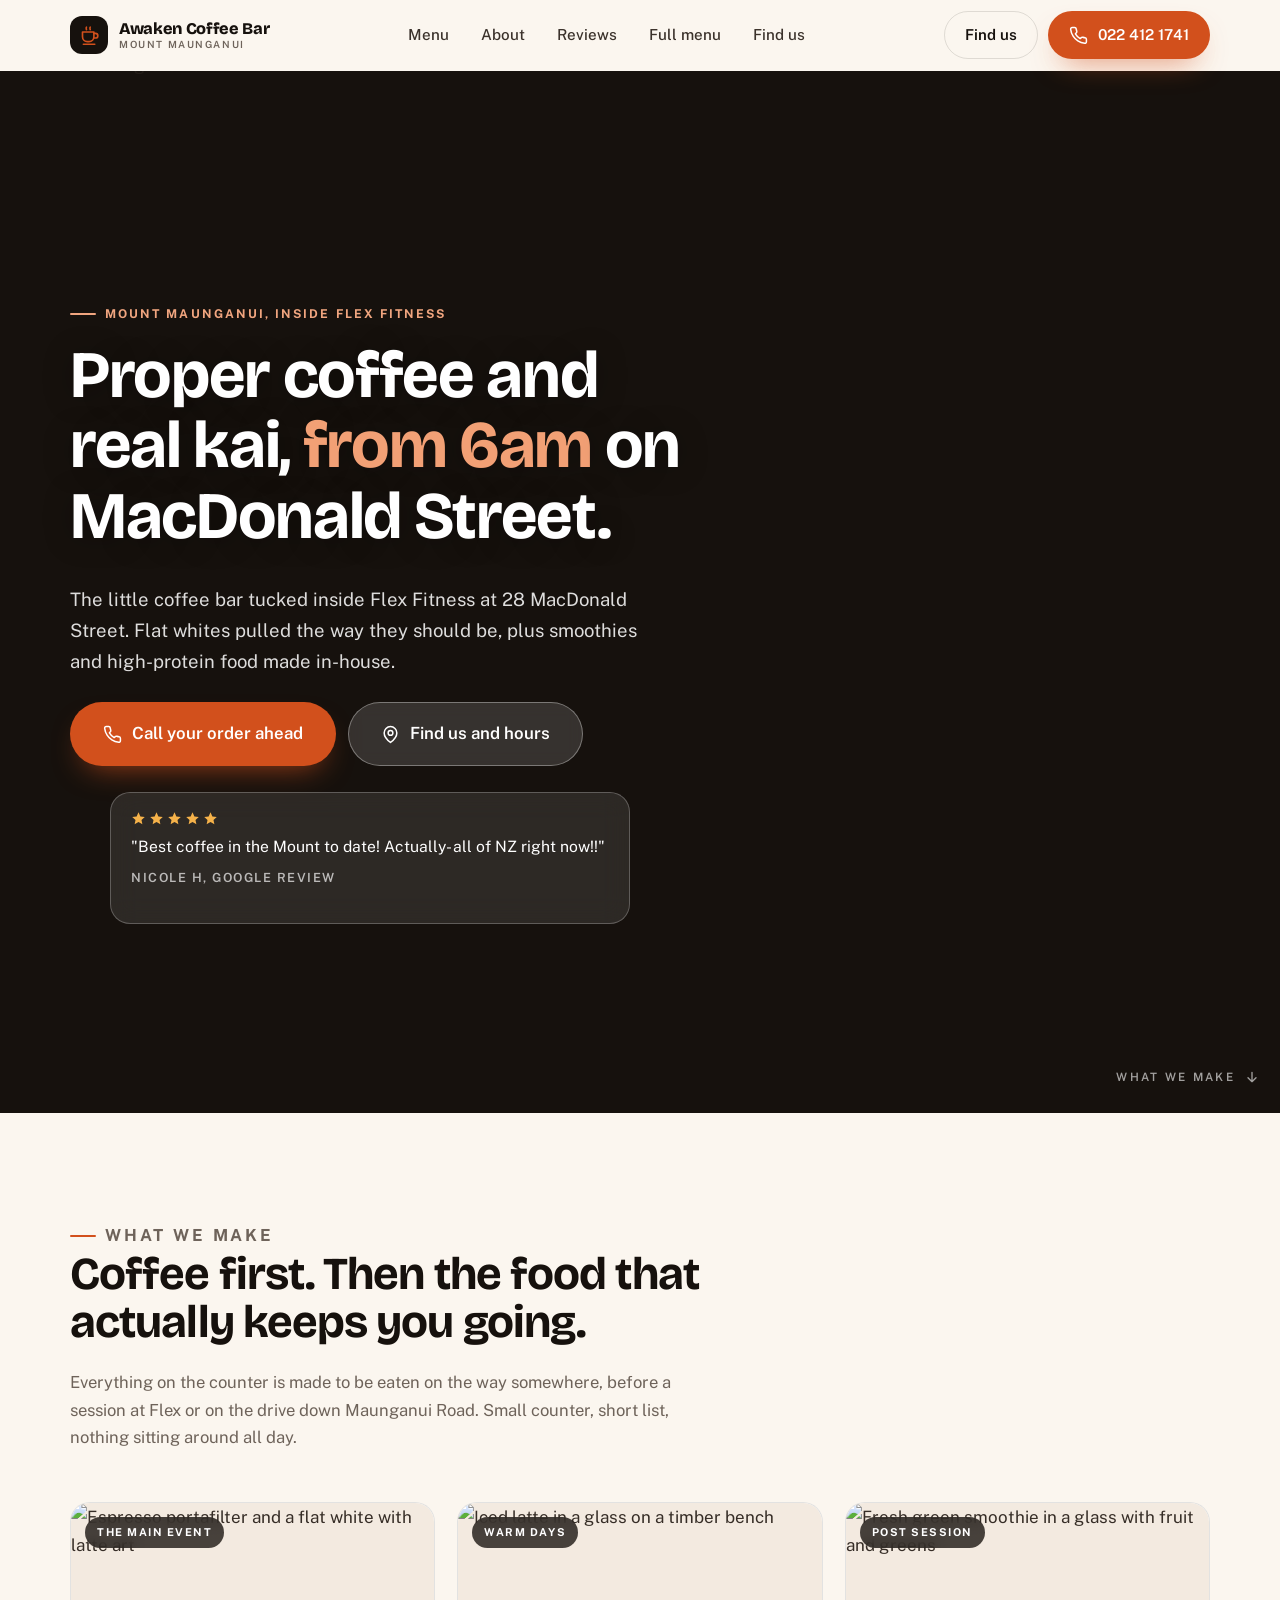
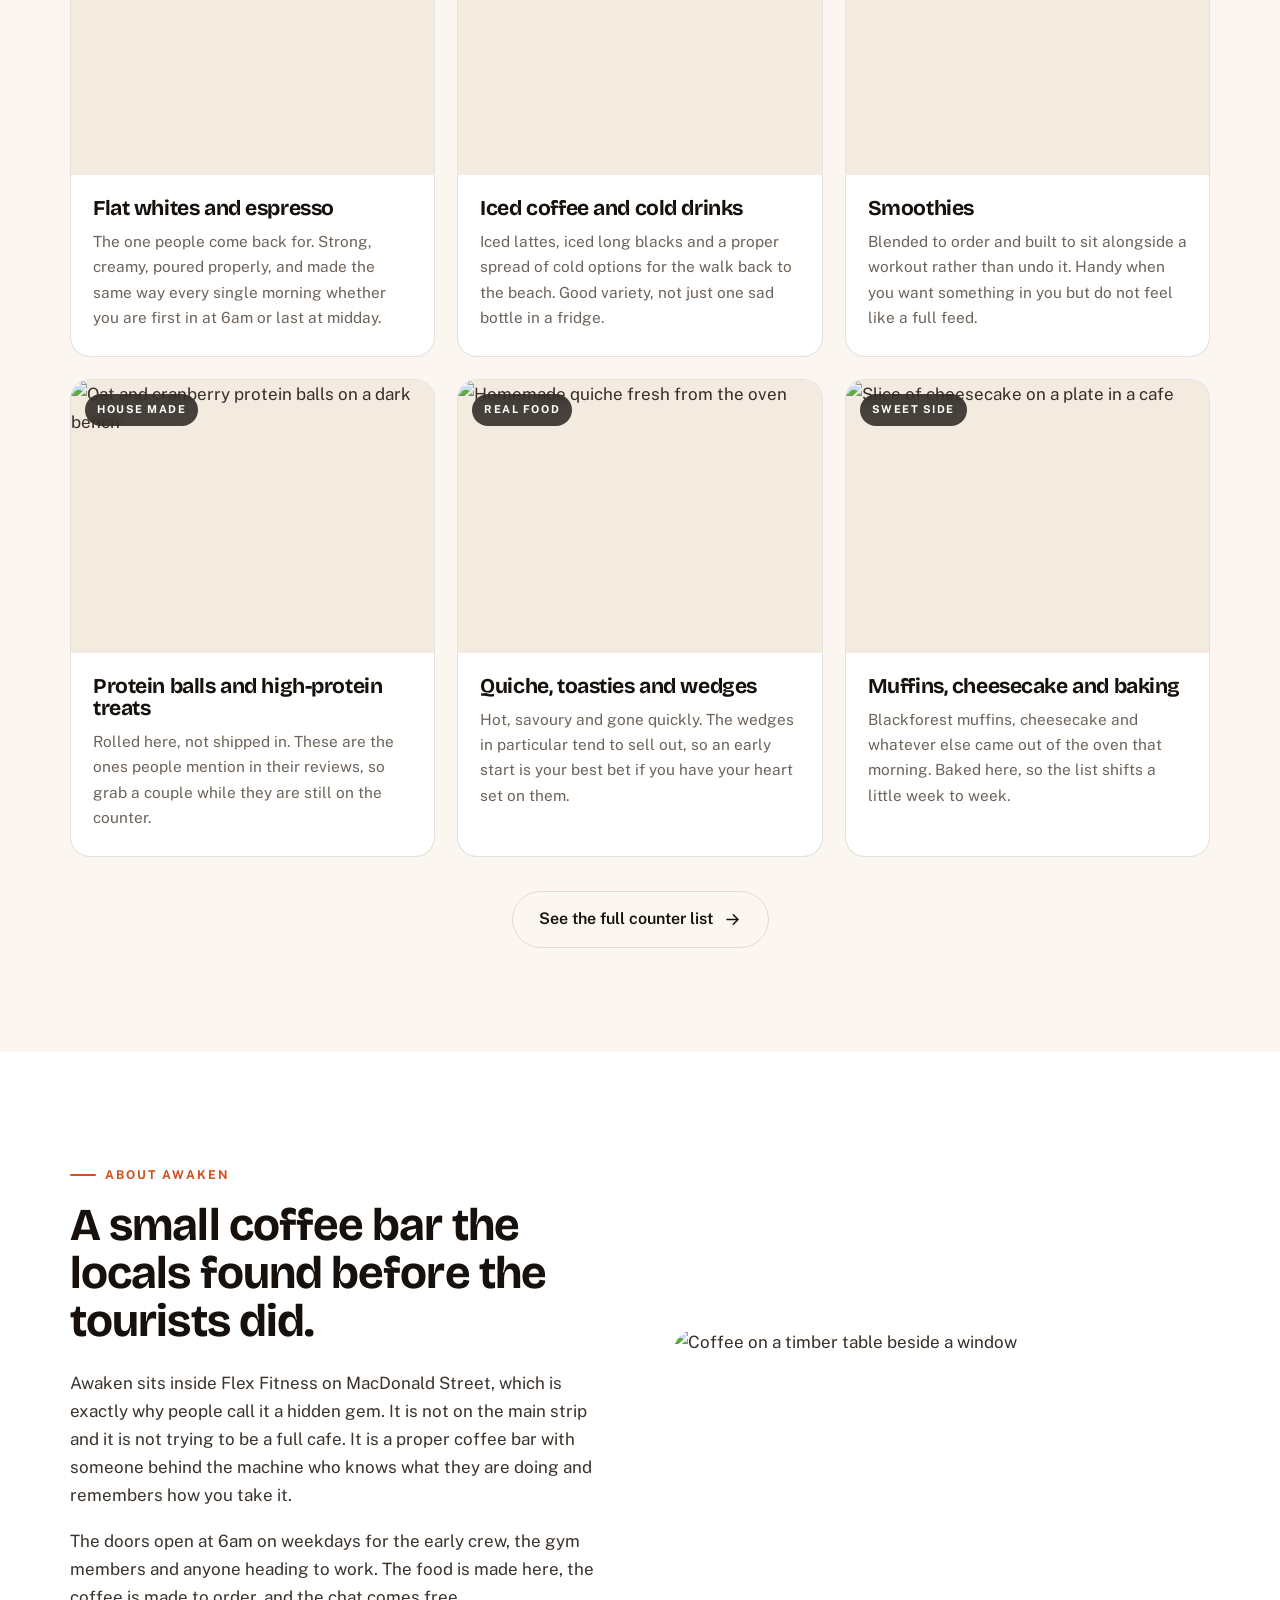
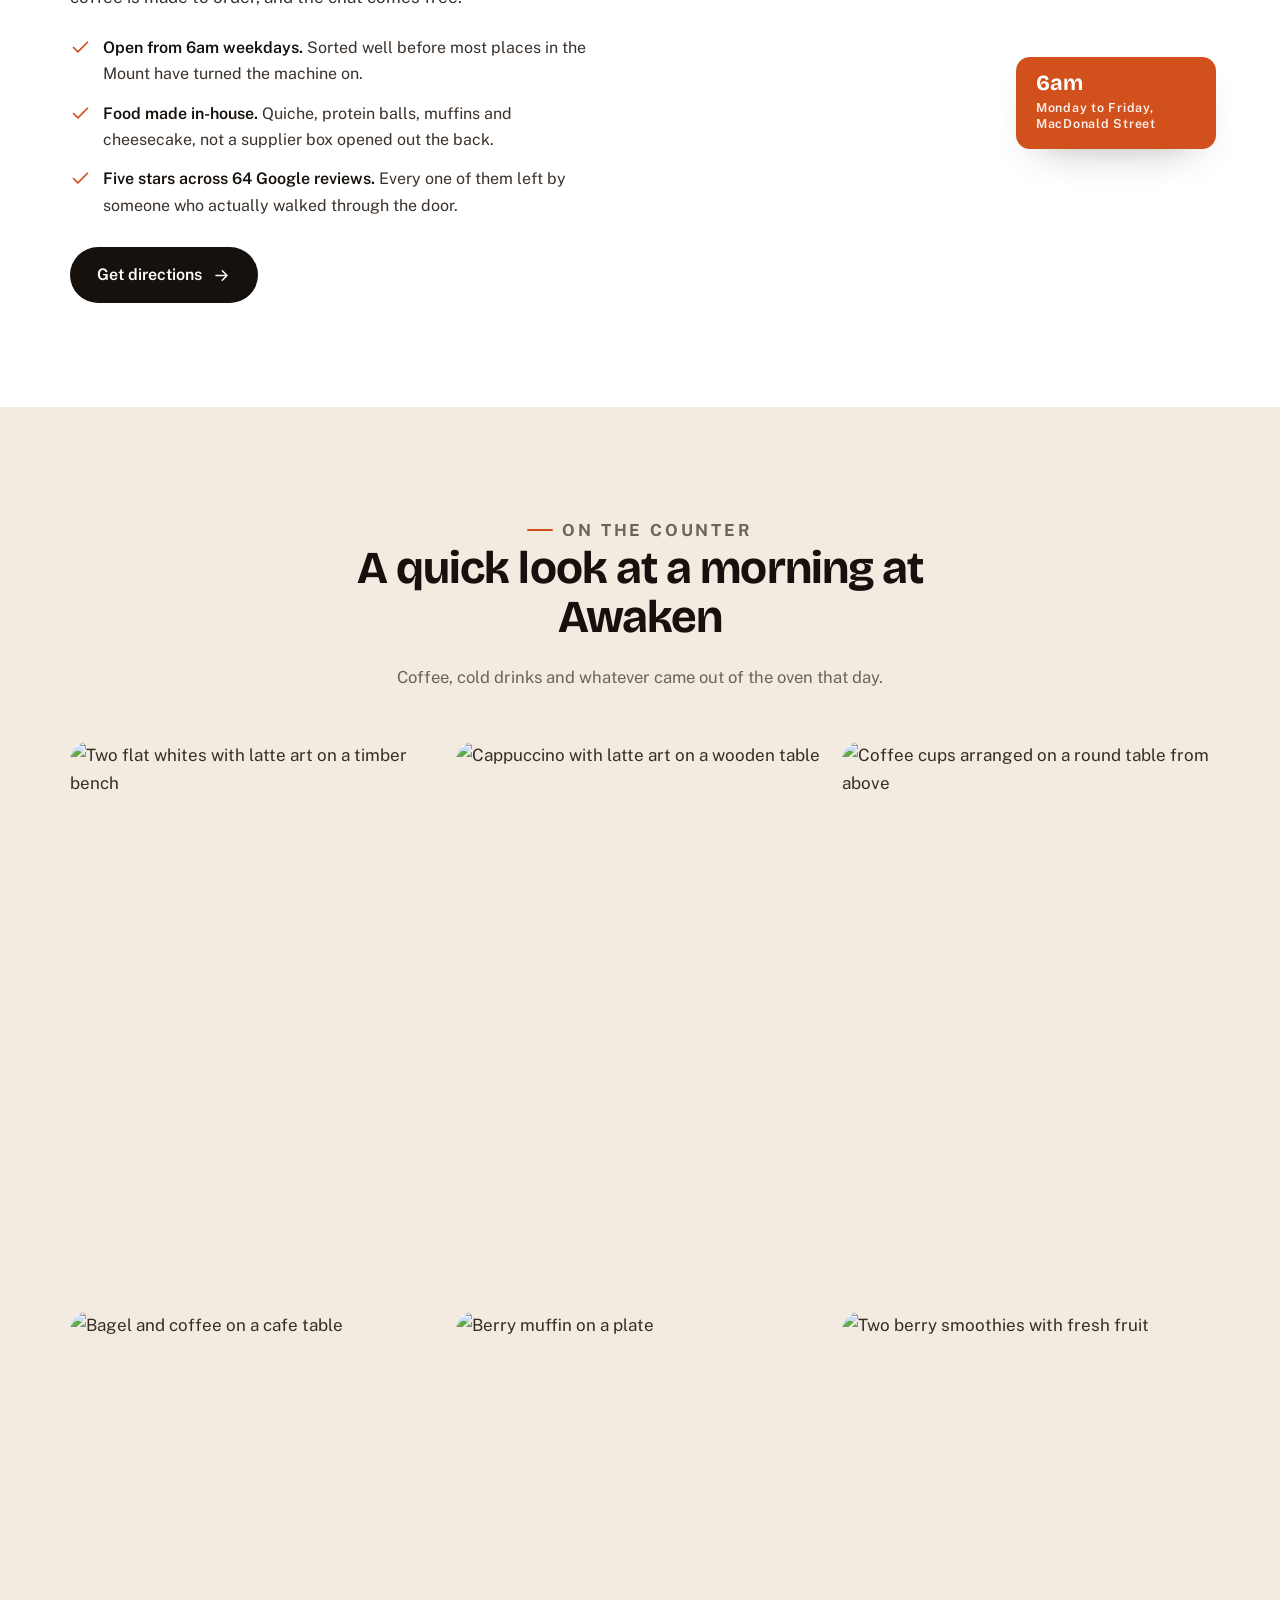
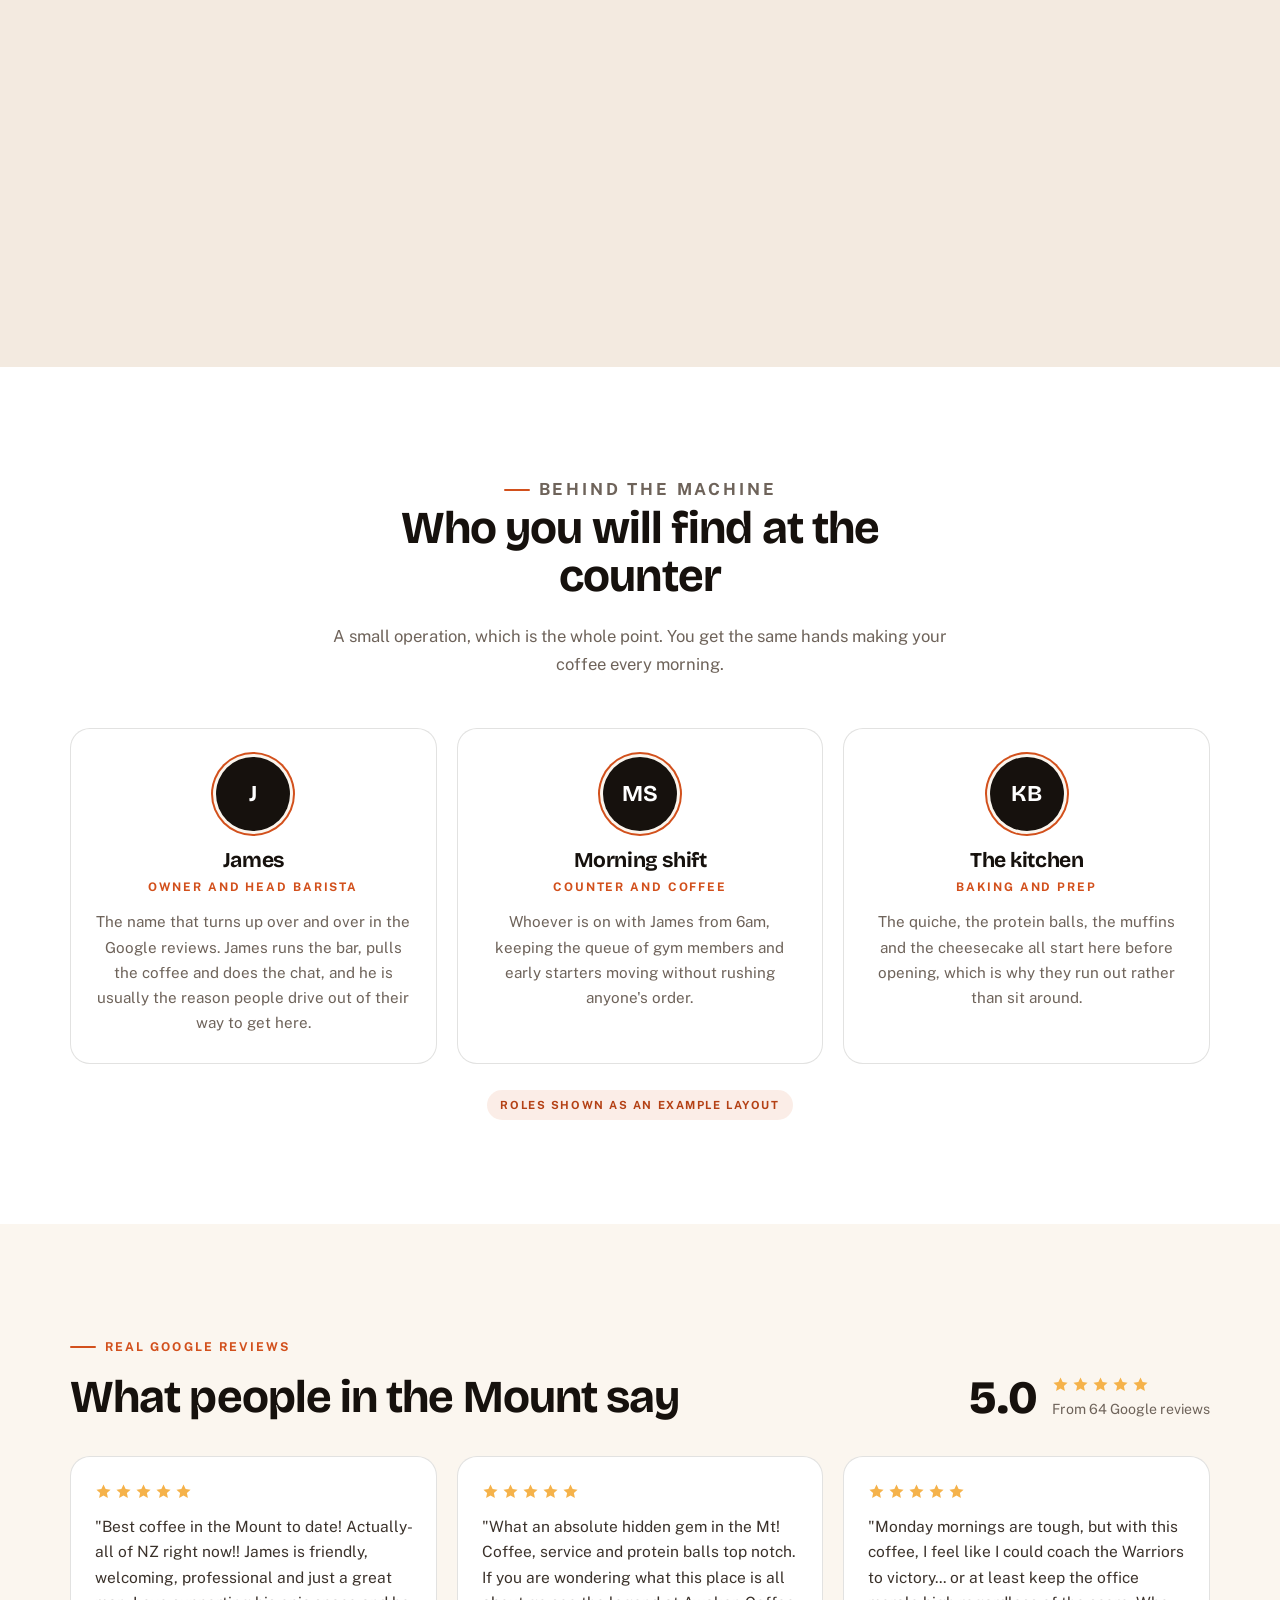
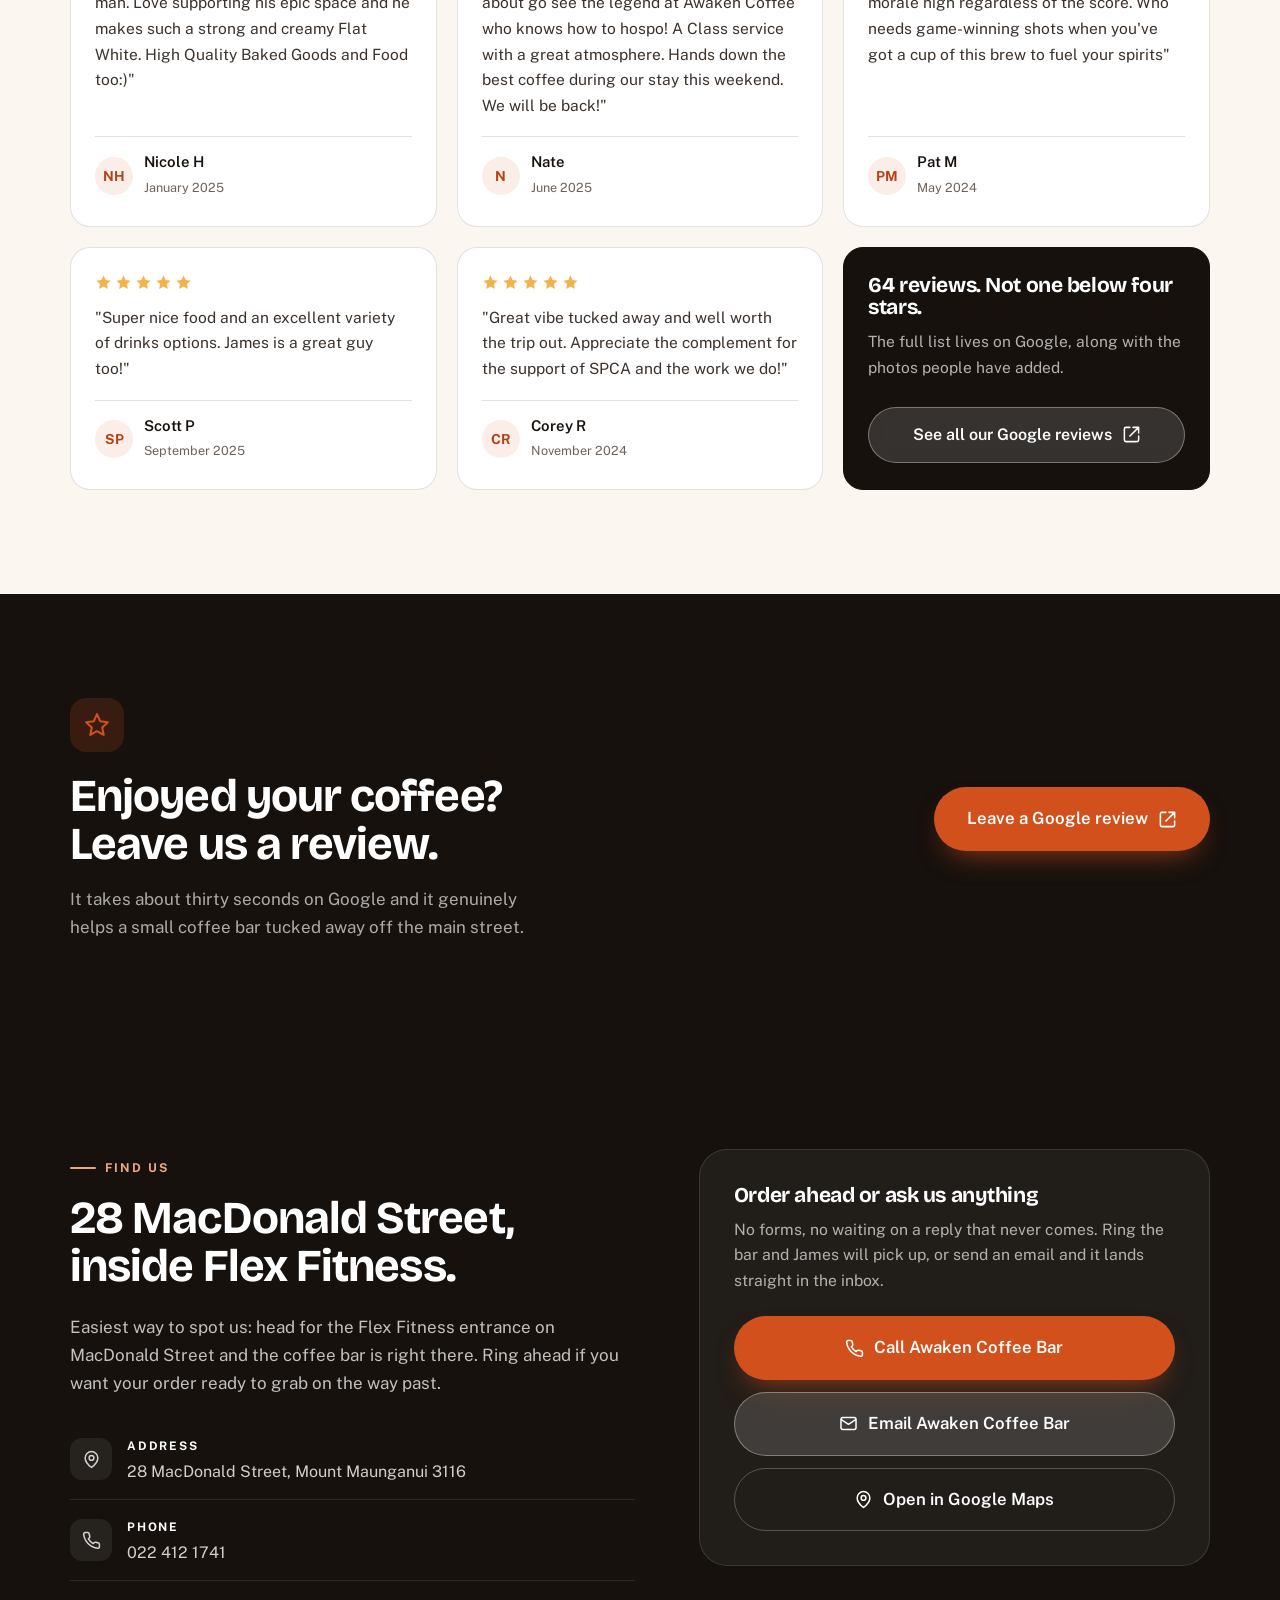
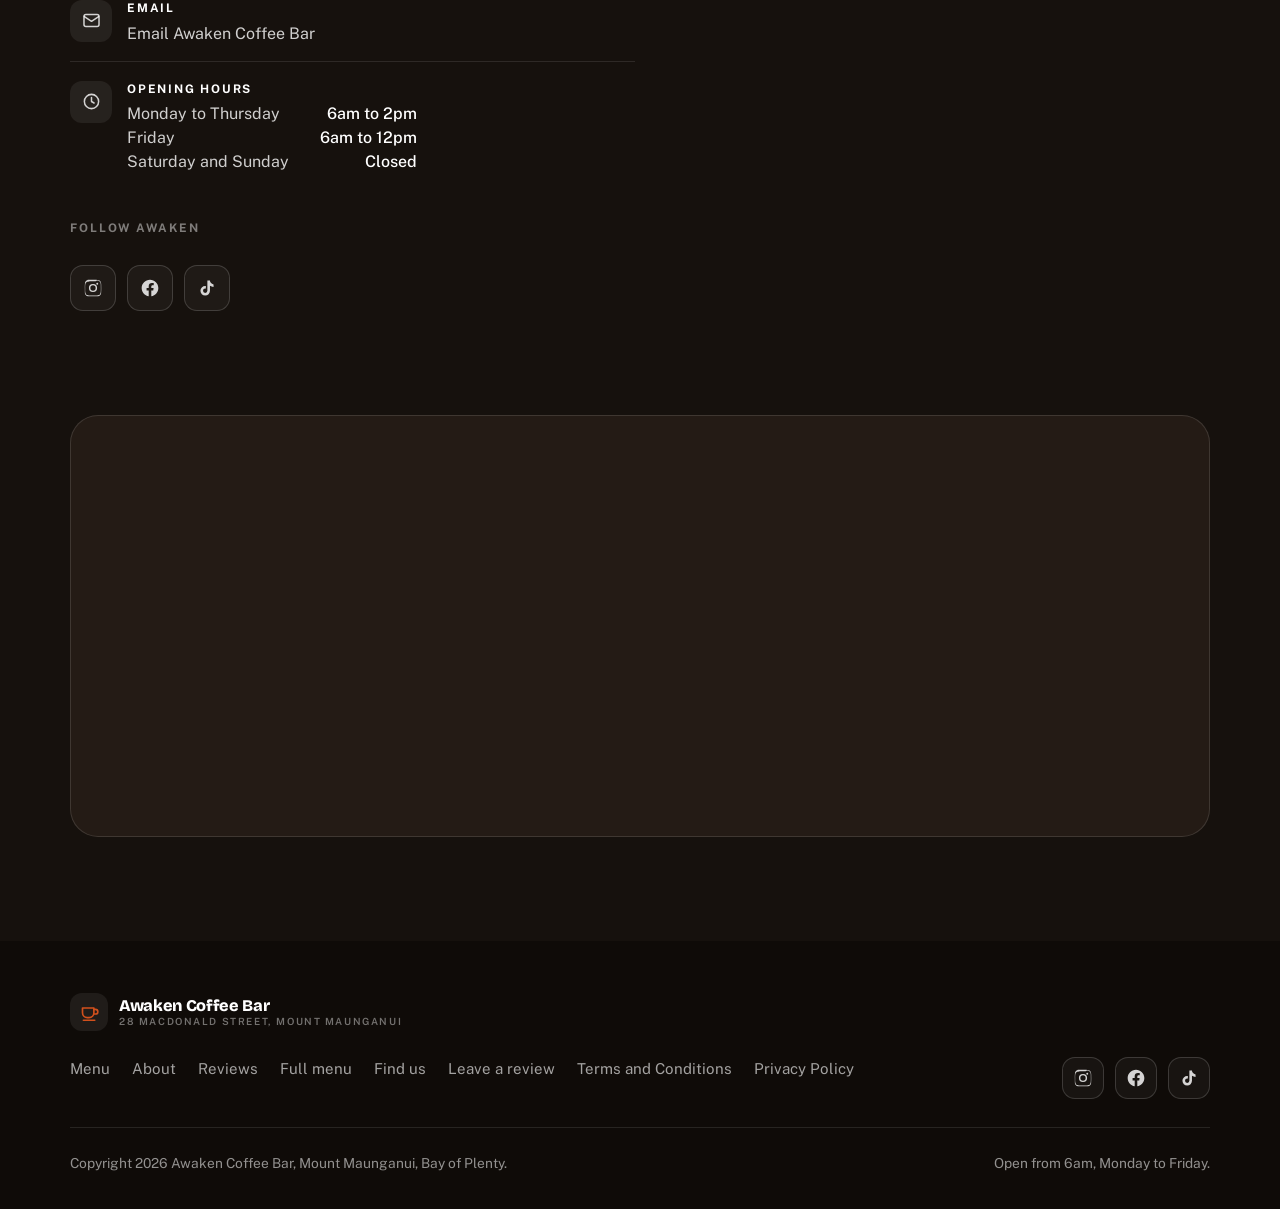
==== index.html @ 88e91563 "Initial build: Awaken Coffee Bar" ====
<!DOCTYPE html>
<html lang="en-NZ">
<head>
<meta charset="utf-8">
<meta name="viewport" content="width=device-width, initial-scale=1">
<title>Awaken Coffee Bar | Coffee Bar, Mount Maunganui</title>
<meta name="description" content="Awaken Coffee Bar is tucked inside Flex Fitness on MacDonald Street, Mount Maunganui. Flat whites made properly, smoothies, protein balls and homemade quiche, open from 6am weekdays.">
<meta name="theme-color" content="#16110D">
<link rel="canonical" href="https://awaken-coffee-bar-demo.vercel.app/">

<meta property="og:type" content="website">
<meta property="og:title" content="Awaken Coffee Bar | Coffee Bar, Mount Maunganui">
<meta property="og:description" content="Flat whites made properly, smoothies and high-protein kai baked in-house. Inside Flex Fitness, 28 MacDonald Street, Mount Maunganui. Open from 6am weekdays.">
<meta property="og:image" content="https://images.unsplash.com/photo-1442512595331-e89e73853f31?auto=format&fit=crop&w=1200&q=80">
<meta name="twitter:card" content="summary_large_image">

<link rel="icon" href="data:image/svg+xml,%3Csvg xmlns='http://www.w3.org/2000/svg' viewBox='0 0 64 64'%3E%3Crect width='64' height='64' rx='16' fill='%2316110D'/%3E%3Cpath d='M16 24h26v12a11 11 0 0 1-11 11h-4a11 11 0 0 1-11-11V24Zm26 3h4a5 5 0 0 1 0 10h-4M18 54h26' fill='none' stroke='%23D2501C' stroke-width='4' stroke-linecap='round' stroke-linejoin='round'/%3E%3C/svg%3E">

<link rel="preconnect" href="https://fonts.googleapis.com">
<link rel="preconnect" href="https://fonts.gstatic.com" crossorigin>
<link rel="preconnect" href="https://images.unsplash.com" crossorigin>
<link href="https://fonts.googleapis.com/css2?family=Bricolage+Grotesque:opsz,wght@12..96,400;12..96,600;12..96,700;12..96,800&family=Public+Sans:wght@400;500;600;700&display=swap" rel="stylesheet">
<link rel="stylesheet" href="assets/styles.css">

<script type="application/ld+json">
{
  "@context":"https://schema.org",
  "@type":"CafeOrCoffeeShop",
  "name":"Awaken Coffee Bar",
  "address":{"@type":"PostalAddress","streetAddress":"28 MacDonald Street","addressLocality":"Mount Maunganui","postalCode":"3116","addressRegion":"Bay of Plenty","addressCountry":"NZ"},
  "telephone":"+64224121741",
  "email":"awakencoffee.nz@gmail.com",
  "url":"https://awaken-coffee-bar-demo.vercel.app/",
  "servesCuisine":"Coffee",
  "aggregateRating":{"@type":"AggregateRating","ratingValue":"5.0","reviewCount":"64"},
  "openingHoursSpecification":[
    {"@type":"OpeningHoursSpecification","dayOfWeek":["Monday","Tuesday","Wednesday","Thursday"],"opens":"06:00","closes":"14:00"},
    {"@type":"OpeningHoursSpecification","dayOfWeek":"Friday","opens":"06:00","closes":"12:00"}
  ],
  "sameAs":["https://www.instagram.com/awakencoffee_mount/","https://www.facebook.com/awakencoffeecart/"]
}
</script>
<noscript><style>#intro{display:none !important;}.rv{opacity:1 !important;transform:none !important;}</style></noscript>
</head>
<body>

<!-- opening animation -->
<div id="intro">
  <div class="intro-mark">Awaken <span>Coffee Bar</span><small>Mount Maunganui</small></div>
</div>

<!-- ============ NAV ============ -->
<header class="nav">
  <div class="wrap nav-in">
    <a class="brand" href="index.html" aria-label="Awaken Coffee Bar home">
      <span class="brand-dot" aria-hidden="true">
        <svg viewBox="0 0 24 24" fill="none" stroke="currentColor" stroke-width="1.9" stroke-linecap="round" stroke-linejoin="round"><path d="M4 8h13v5.5A5.5 5.5 0 0 1 11.5 19h-2A5.5 5.5 0 0 1 4 13.5V8Z"/><path d="M17 9.5h1.8a2.7 2.7 0 0 1 0 5.4H17"/><path d="M5 22h13"/><path d="M8.5 2.5c-.8 1 0 1.9 0 2.9"/><path d="M12.8 2.5c-.8 1 0 1.9 0 2.9"/></svg>
      </span>
      <span class="brand-txt">Awaken Coffee Bar<small>Mount Maunganui</small></span>
    </a>

    <nav class="nav-links" aria-label="Primary">
      <a href="#menu">Menu</a>
      <a href="#about">About</a>
      <a href="#reviews">Reviews</a>
      <a href="menu.html">Full menu</a>
      <a href="#find-us">Find us</a>
    </nav>

    <div class="nav-cta">
      <a class="btn btn-ghost" href="#find-us">Find us</a>
      <a class="btn btn-primary" href="tel:+64224121741">
        <svg viewBox="0 0 24 24" fill="none" stroke="currentColor" stroke-width="1.9" stroke-linecap="round" stroke-linejoin="round" aria-hidden="true"><path d="M22 16.9v3a2 2 0 0 1-2.2 2 19.8 19.8 0 0 1-8.6-3.1 19.5 19.5 0 0 1-6-6A19.8 19.8 0 0 1 2.1 4.2 2 2 0 0 1 4.1 2h3a2 2 0 0 1 2 1.7c.1 1 .4 1.9.7 2.8a2 2 0 0 1-.5 2.1L8.1 9.9a16 16 0 0 0 6 6l1.3-1.2a2 2 0 0 1 2.1-.5c.9.3 1.8.6 2.8.7a2 2 0 0 1 1.7 2Z"/></svg>
        022 412 1741
      </a>
      <button class="burger" aria-label="Open menu" aria-expanded="false">
        <svg viewBox="0 0 24 24" fill="none" stroke="currentColor" stroke-width="2" stroke-linecap="round" aria-hidden="true"><path d="M4 7h16M4 12h16M4 17h16"/></svg>
      </button>
    </div>
  </div>

  <div class="mobile-menu">
    <ul>
      <li><a href="#menu">Menu</a></li>
      <li><a href="#about">About Awaken</a></li>
      <li><a href="#crew">Behind the machine</a></li>
      <li><a href="#reviews">Google reviews</a></li>
      <li><a href="menu.html">Full menu</a></li>
      <li><a href="#find-us">Find us</a></li>
    </ul>
  </div>
</header>

<!-- ============ HERO ============ -->
<section class="hero" id="top">
  <div class="hero-slides" aria-hidden="true">
    <div class="hero-slide on">
      <img src="https://images.unsplash.com/photo-1442512595331-e89e73853f31?auto=format&fit=crop&w=1900&q=80" alt="Filter coffee being brewed on a cafe bar" width="1900" height="1267" fetchpriority="high" decoding="async">
    </div>
    <div class="hero-slide">
      <img src="https://images.unsplash.com/photo-1521017432531-fbd92d768814?auto=format&fit=crop&w=1900&q=80" alt="Warm timber coffee bar counter and seating" width="1900" height="1267" loading="lazy" decoding="async">
    </div>
    <div class="hero-slide">
      <img src="https://images.unsplash.com/photo-1554118811-1e0d58224f24?auto=format&fit=crop&w=1900&q=80" alt="Coffee bar interior with plants and seating" width="1900" height="1267" loading="lazy" decoding="async">
    </div>
  </div>
  <div class="hero-scrim" aria-hidden="true"></div>

  <div class="hero-in">
    <div class="wrap">
      <p class="eyebrow">Mount Maunganui, inside Flex Fitness</p>
      <h1>Proper coffee and real kai, <em>from 6am</em> on MacDonald Street.</h1>
      <p class="hero-sub">The little coffee bar tucked inside Flex Fitness at 28 MacDonald Street. Flat whites pulled the way they should be, plus smoothies and high-protein food made in-house.</p>

      <div class="hero-ctas">
        <a class="btn btn-primary btn-lg" href="tel:+64224121741">
          <svg viewBox="0 0 24 24" fill="none" stroke="currentColor" stroke-width="1.9" stroke-linecap="round" stroke-linejoin="round" aria-hidden="true"><path d="M22 16.9v3a2 2 0 0 1-2.2 2 19.8 19.8 0 0 1-8.6-3.1 19.5 19.5 0 0 1-6-6A19.8 19.8 0 0 1 2.1 4.2 2 2 0 0 1 4.1 2h3a2 2 0 0 1 2 1.7c.1 1 .4 1.9.7 2.8a2 2 0 0 1-.5 2.1L8.1 9.9a16 16 0 0 0 6 6l1.3-1.2a2 2 0 0 1 2.1-.5c.9.3 1.8.6 2.8.7a2 2 0 0 1 1.7 2Z"/></svg>
          Call your order ahead
        </a>
        <a class="btn btn-glass btn-lg" href="#find-us">
          <svg viewBox="0 0 24 24" fill="none" stroke="currentColor" stroke-width="1.9" stroke-linecap="round" stroke-linejoin="round" aria-hidden="true"><path d="M20 10c0 6-8 12-8 12s-8-6-8-12a8 8 0 0 1 16 0Z"/><circle cx="12" cy="10" r="3"/></svg>
          Find us and hours
        </a>
      </div>

      <figure class="hero-quote" id="heroQuote">
        <div class="stars" aria-label="Five out of five stars">
          <svg viewBox="0 0 24 24" fill="currentColor" aria-hidden="true"><path d="m12 2 3 6.6 7 .8-5.2 4.8 1.4 7L12 17.7 5.8 21.2l1.4-7L2 9.4l7-.8Z"/></svg>
          <svg viewBox="0 0 24 24" fill="currentColor" aria-hidden="true"><path d="m12 2 3 6.6 7 .8-5.2 4.8 1.4 7L12 17.7 5.8 21.2l1.4-7L2 9.4l7-.8Z"/></svg>
          <svg viewBox="0 0 24 24" fill="currentColor" aria-hidden="true"><path d="m12 2 3 6.6 7 .8-5.2 4.8 1.4 7L12 17.7 5.8 21.2l1.4-7L2 9.4l7-.8Z"/></svg>
          <svg viewBox="0 0 24 24" fill="currentColor" aria-hidden="true"><path d="m12 2 3 6.6 7 .8-5.2 4.8 1.4 7L12 17.7 5.8 21.2l1.4-7L2 9.4l7-.8Z"/></svg>
          <svg viewBox="0 0 24 24" fill="currentColor" aria-hidden="true"><path d="m12 2 3 6.6 7 .8-5.2 4.8 1.4 7L12 17.7 5.8 21.2l1.4-7L2 9.4l7-.8Z"/></svg>
        </div>
        <blockquote class="hq-text">Loading review</blockquote>
        <figcaption class="hq-name">Google review</figcaption>
      </figure>
    </div>
  </div>

  <a class="hero-scroll" href="#menu">
    What we make
    <svg viewBox="0 0 24 24" fill="none" stroke="currentColor" stroke-width="2" stroke-linecap="round" stroke-linejoin="round" aria-hidden="true"><path d="M12 5v14M6 13l6 6 6-6"/></svg>
  </a>
</section>

<!-- ============ MENU / SERVICES ============ -->
<section class="band-bone" id="menu">
  <div class="wrap">
    <div class="sec-head rv">
      <p class="eyebrow">What we make</p>
      <h2>Coffee first. Then the food that actually keeps you going.</h2>
      <p>Everything on the counter is made to be eaten on the way somewhere, before a session at Flex or on the drive down Maunganui Road. Small counter, short list, nothing sitting around all day.</p>
    </div>

    <div class="cards">
      <article class="card rv">
        <div class="card-img">
          <span class="card-tag">The main event</span>
          <img src="https://images.unsplash.com/photo-1497935586351-b67a49e012bf?auto=format&fit=crop&w=900&q=75" alt="Espresso portafilter and a flat white with latte art" width="900" height="675" loading="lazy" decoding="async">
        </div>
        <div class="card-body">
          <h3>Flat whites and espresso</h3>
          <p>The one people come back for. Strong, creamy, poured properly, and made the same way every single morning whether you are first in at 6am or last at midday.</p>
        </div>
      </article>

      <article class="card rv">
        <div class="card-img">
          <span class="card-tag">Warm days</span>
          <img src="https://images.unsplash.com/photo-1517701550927-30cf4ba1dba5?auto=format&fit=crop&w=900&q=75" alt="Iced latte in a glass on a timber bench" width="900" height="675" loading="lazy" decoding="async">
        </div>
        <div class="card-body">
          <h3>Iced coffee and cold drinks</h3>
          <p>Iced lattes, iced long blacks and a proper spread of cold options for the walk back to the beach. Good variety, not just one sad bottle in a fridge.</p>
        </div>
      </article>

      <article class="card rv">
        <div class="card-img">
          <span class="card-tag">Post session</span>
          <img src="https://images.unsplash.com/photo-1610970881699-44a5587cabec?auto=format&fit=crop&w=900&q=75" alt="Fresh green smoothie in a glass with fruit and greens" width="900" height="675" loading="lazy" decoding="async">
        </div>
        <div class="card-body">
          <h3>Smoothies</h3>
          <p>Blended to order and built to sit alongside a workout rather than undo it. Handy when you want something in you but do not feel like a full feed.</p>
        </div>
      </article>

      <article class="card rv">
        <div class="card-img">
          <span class="card-tag">House made</span>
          <img src="https://images.unsplash.com/photo-1678554427018-3d8beeeaf08b?auto=format&fit=crop&w=900&q=75" alt="Oat and cranberry protein balls on a dark bench" width="900" height="675" loading="lazy" decoding="async">
        </div>
        <div class="card-body">
          <h3>Protein balls and high-protein treats</h3>
          <p>Rolled here, not shipped in. These are the ones people mention in their reviews, so grab a couple while they are still on the counter.</p>
        </div>
      </article>

      <article class="card rv">
        <div class="card-img">
          <span class="card-tag">Real food</span>
          <img src="https://images.unsplash.com/photo-1591985666643-1ecc67616216?auto=format&fit=crop&w=900&q=75" alt="Homemade quiche fresh from the oven" width="900" height="675" loading="lazy" decoding="async">
        </div>
        <div class="card-body">
          <h3>Quiche, toasties and wedges</h3>
          <p>Hot, savoury and gone quickly. The wedges in particular tend to sell out, so an early start is your best bet if you have your heart set on them.</p>
        </div>
      </article>

      <article class="card rv">
        <div class="card-img">
          <span class="card-tag">Sweet side</span>
          <img src="https://images.unsplash.com/photo-1567171466295-4afa63d45416?auto=format&fit=crop&w=900&q=75" alt="Slice of cheesecake on a plate in a cafe" width="900" height="675" loading="lazy" decoding="async">
        </div>
        <div class="card-body">
          <h3>Muffins, cheesecake and baking</h3>
          <p>Blackforest muffins, cheesecake and whatever else came out of the oven that morning. Baked here, so the list shifts a little week to week.</p>
        </div>
      </article>
    </div>

    <div class="rev-more rv" style="margin-top:34px;">
      <a class="btn btn-ghost" href="menu.html">
        See the full counter list
        <svg viewBox="0 0 24 24" fill="none" stroke="currentColor" stroke-width="1.9" stroke-linecap="round" stroke-linejoin="round" aria-hidden="true"><path d="M5 12h14M13 6l6 6-6 6"/></svg>
      </a>
    </div>
  </div>
</section>

<!-- ============ ABOUT ============ -->
<section class="band-white" id="about">
  <div class="wrap split">
    <div class="rv">
      <p class="eyebrow">About Awaken</p>
      <h2>A small coffee bar the locals found before the tourists did.</h2>
      <p>Awaken sits inside Flex Fitness on MacDonald Street, which is exactly why people call it a hidden gem. It is not on the main strip and it is not trying to be a full cafe. It is a proper coffee bar with someone behind the machine who knows what they are doing and remembers how you take it.</p>
      <p>The doors open at 6am on weekdays for the early crew, the gym members and anyone heading to work. The food is made here, the coffee is made to order, and the chat comes free.</p>

      <ul class="checks">
        <li>
          <svg viewBox="0 0 24 24" fill="none" stroke="currentColor" stroke-width="2" stroke-linecap="round" stroke-linejoin="round" aria-hidden="true"><path d="M20 6 9 17l-5-5"/></svg>
          <span><strong>Open from 6am weekdays.</strong> Sorted well before most places in the Mount have turned the machine on.</span>
        </li>
        <li>
          <svg viewBox="0 0 24 24" fill="none" stroke="currentColor" stroke-width="2" stroke-linecap="round" stroke-linejoin="round" aria-hidden="true"><path d="M20 6 9 17l-5-5"/></svg>
          <span><strong>Food made in-house.</strong> Quiche, protein balls, muffins and cheesecake, not a supplier box opened out the back.</span>
        </li>
        <li>
          <svg viewBox="0 0 24 24" fill="none" stroke="currentColor" stroke-width="2" stroke-linecap="round" stroke-linejoin="round" aria-hidden="true"><path d="M20 6 9 17l-5-5"/></svg>
          <span><strong>Five stars across 64 Google reviews.</strong> Every one of them left by someone who actually walked through the door.</span>
        </li>
      </ul>

      <a class="btn btn-dark" href="#find-us">
        Get directions
        <svg viewBox="0 0 24 24" fill="none" stroke="currentColor" stroke-width="1.9" stroke-linecap="round" stroke-linejoin="round" aria-hidden="true"><path d="M5 12h14M13 6l6 6-6 6"/></svg>
      </a>
    </div>

    <div class="about-media rv">
      <img src="https://images.unsplash.com/photo-1445116572660-236099ec97a0?auto=format&fit=crop&w=1200&q=80" alt="Coffee on a timber table beside a window" width="1200" height="900" loading="lazy" decoding="async">
      <div class="corner-tag">
        <strong>6am</strong>
        <span>Monday to Friday, MacDonald Street</span>
      </div>
    </div>
  </div>
</section>

<!-- ============ GALLERY ============ -->
<section class="band-deep">
  <div class="wrap">
    <div class="sec-head center rv">
      <p class="eyebrow">On the counter</p>
      <h2>A quick look at a morning at Awaken</h2>
      <p>Coffee, cold drinks and whatever came out of the oven that day.</p>
    </div>
    <div class="masonry rv">
      <img src="https://images.unsplash.com/photo-1509042239860-f550ce710b93?auto=format&fit=crop&w=800&q=75" alt="Two flat whites with latte art on a timber bench" width="800" height="1200" loading="lazy" decoding="async">
      <img src="https://images.unsplash.com/photo-1592767049184-0fda840ae4e7?auto=format&fit=crop&w=800&q=75" alt="Bagel and coffee on a cafe table" width="800" height="960" loading="lazy" decoding="async">
      <img src="https://images.unsplash.com/photo-1534778101976-62847782c213?auto=format&fit=crop&w=800&q=75" alt="Cappuccino with latte art on a wooden table" width="800" height="1200" loading="lazy" decoding="async">
      <img src="https://images.unsplash.com/photo-1578632398050-cccbc1461ab9?auto=format&fit=crop&w=800&q=75" alt="Berry muffin on a plate" width="800" height="1200" loading="lazy" decoding="async">
      <img src="https://images.unsplash.com/photo-1498804103079-a6351b050096?auto=format&fit=crop&w=800&q=75" alt="Coffee cups arranged on a round table from above" width="800" height="1200" loading="lazy" decoding="async">
      <img src="https://images.unsplash.com/photo-1553530666-ba11a7da3888?auto=format&fit=crop&w=800&q=75" alt="Two berry smoothies with fresh fruit" width="800" height="1200" loading="lazy" decoding="async">
    </div>
  </div>
</section>

<!-- ============ CREW ============ -->
<section class="band-white" id="crew">
  <div class="wrap">
    <div class="sec-head center rv">
      <p class="eyebrow">Behind the machine</p>
      <h2>Who you will find at the counter</h2>
      <p>A small operation, which is the whole point. You get the same hands making your coffee every morning.</p>
    </div>

    <div class="crew">
      <article class="crew-card rv">
        <div class="avatar" aria-hidden="true">J</div>
        <h3>James</h3>
        <span class="crew-role">Owner and head barista</span>
        <p>The name that turns up over and over in the Google reviews. James runs the bar, pulls the coffee and does the chat, and he is usually the reason people drive out of their way to get here.</p>
      </article>

      <article class="crew-card rv">
        <div class="avatar" aria-hidden="true">MS</div>
        <h3>Morning shift</h3>
        <span class="crew-role">Counter and coffee</span>
        <p>Whoever is on with James from 6am, keeping the queue of gym members and early starters moving without rushing anyone's order.</p>
      </article>

      <article class="crew-card rv">
        <div class="avatar" aria-hidden="true">KB</div>
        <h3>The kitchen</h3>
        <span class="crew-role">Baking and prep</span>
        <p>The quiche, the protein balls, the muffins and the cheesecake all start here before opening, which is why they run out rather than sit around.</p>
      </article>
    </div>

    <div class="rev-more rv" style="margin-top:26px;">
      <span class="badge" style="margin:0;">Roles shown as an example layout</span>
    </div>
  </div>
</section>

<!-- ============ REVIEWS ============ -->
<section class="band-bone" id="reviews">
  <div class="wrap">
    <div class="rev-top rv">
      <div>
        <p class="eyebrow">Real Google reviews</p>
        <h2 style="margin-bottom:0;">What people in the Mount say</h2>
      </div>
      <div class="rev-score">
        <span class="big">5.0</span>
        <div>
          <div class="stars" aria-label="Rated 5 out of 5">
            <svg viewBox="0 0 24 24" fill="currentColor" aria-hidden="true"><path d="m12 2 3 6.6 7 .8-5.2 4.8 1.4 7L12 17.7 5.8 21.2l1.4-7L2 9.4l7-.8Z"/></svg>
            <svg viewBox="0 0 24 24" fill="currentColor" aria-hidden="true"><path d="m12 2 3 6.6 7 .8-5.2 4.8 1.4 7L12 17.7 5.8 21.2l1.4-7L2 9.4l7-.8Z"/></svg>
            <svg viewBox="0 0 24 24" fill="currentColor" aria-hidden="true"><path d="m12 2 3 6.6 7 .8-5.2 4.8 1.4 7L12 17.7 5.8 21.2l1.4-7L2 9.4l7-.8Z"/></svg>
            <svg viewBox="0 0 24 24" fill="currentColor" aria-hidden="true"><path d="m12 2 3 6.6 7 .8-5.2 4.8 1.4 7L12 17.7 5.8 21.2l1.4-7L2 9.4l7-.8Z"/></svg>
            <svg viewBox="0 0 24 24" fill="currentColor" aria-hidden="true"><path d="m12 2 3 6.6 7 .8-5.2 4.8 1.4 7L12 17.7 5.8 21.2l1.4-7L2 9.4l7-.8Z"/></svg>
          </div>
          <small>From 64 Google reviews</small>
        </div>
      </div>
    </div>

    <div class="reviews">
      <article class="review rv">
        <div class="stars" aria-label="Five stars">
          <svg viewBox="0 0 24 24" fill="currentColor" aria-hidden="true"><path d="m12 2 3 6.6 7 .8-5.2 4.8 1.4 7L12 17.7 5.8 21.2l1.4-7L2 9.4l7-.8Z"/></svg>
          <svg viewBox="0 0 24 24" fill="currentColor" aria-hidden="true"><path d="m12 2 3 6.6 7 .8-5.2 4.8 1.4 7L12 17.7 5.8 21.2l1.4-7L2 9.4l7-.8Z"/></svg>
          <svg viewBox="0 0 24 24" fill="currentColor" aria-hidden="true"><path d="m12 2 3 6.6 7 .8-5.2 4.8 1.4 7L12 17.7 5.8 21.2l1.4-7L2 9.4l7-.8Z"/></svg>
          <svg viewBox="0 0 24 24" fill="currentColor" aria-hidden="true"><path d="m12 2 3 6.6 7 .8-5.2 4.8 1.4 7L12 17.7 5.8 21.2l1.4-7L2 9.4l7-.8Z"/></svg>
          <svg viewBox="0 0 24 24" fill="currentColor" aria-hidden="true"><path d="m12 2 3 6.6 7 .8-5.2 4.8 1.4 7L12 17.7 5.8 21.2l1.4-7L2 9.4l7-.8Z"/></svg>
        </div>
        <p>"Best coffee in the Mount to date! Actually- all of NZ right now!! James is friendly, welcoming, professional and just a great man. Love supporting his epic space and he makes such a strong and creamy Flat White. High Quality Baked Goods and Food too:)"</p>
        <footer>
          <span class="rev-av" aria-hidden="true">NH</span>
          <span class="rev-meta"><strong>Nicole H</strong><span>January 2025</span></span>
        </footer>
      </article>

      <article class="review rv">
        <div class="stars" aria-label="Five stars">
          <svg viewBox="0 0 24 24" fill="currentColor" aria-hidden="true"><path d="m12 2 3 6.6 7 .8-5.2 4.8 1.4 7L12 17.7 5.8 21.2l1.4-7L2 9.4l7-.8Z"/></svg>
          <svg viewBox="0 0 24 24" fill="currentColor" aria-hidden="true"><path d="m12 2 3 6.6 7 .8-5.2 4.8 1.4 7L12 17.7 5.8 21.2l1.4-7L2 9.4l7-.8Z"/></svg>
          <svg viewBox="0 0 24 24" fill="currentColor" aria-hidden="true"><path d="m12 2 3 6.6 7 .8-5.2 4.8 1.4 7L12 17.7 5.8 21.2l1.4-7L2 9.4l7-.8Z"/></svg>
          <svg viewBox="0 0 24 24" fill="currentColor" aria-hidden="true"><path d="m12 2 3 6.6 7 .8-5.2 4.8 1.4 7L12 17.7 5.8 21.2l1.4-7L2 9.4l7-.8Z"/></svg>
          <svg viewBox="0 0 24 24" fill="currentColor" aria-hidden="true"><path d="m12 2 3 6.6 7 .8-5.2 4.8 1.4 7L12 17.7 5.8 21.2l1.4-7L2 9.4l7-.8Z"/></svg>
        </div>
        <p>"What an absolute hidden gem in the Mt! Coffee, service and protein balls top notch. If you are wondering what this place is all about go see the legend at Awaken Coffee who knows how to hospo! A Class service with a great atmosphere. Hands down the best coffee during our stay this weekend. We will be back!"</p>
        <footer>
          <span class="rev-av" aria-hidden="true">N</span>
          <span class="rev-meta"><strong>Nate</strong><span>June 2025</span></span>
        </footer>
      </article>

      <article class="review rv">
        <div class="stars" aria-label="Five stars">
          <svg viewBox="0 0 24 24" fill="currentColor" aria-hidden="true"><path d="m12 2 3 6.6 7 .8-5.2 4.8 1.4 7L12 17.7 5.8 21.2l1.4-7L2 9.4l7-.8Z"/></svg>
          <svg viewBox="0 0 24 24" fill="currentColor" aria-hidden="true"><path d="m12 2 3 6.6 7 .8-5.2 4.8 1.4 7L12 17.7 5.8 21.2l1.4-7L2 9.4l7-.8Z"/></svg>
          <svg viewBox="0 0 24 24" fill="currentColor" aria-hidden="true"><path d="m12 2 3 6.6 7 .8-5.2 4.8 1.4 7L12 17.7 5.8 21.2l1.4-7L2 9.4l7-.8Z"/></svg>
          <svg viewBox="0 0 24 24" fill="currentColor" aria-hidden="true"><path d="m12 2 3 6.6 7 .8-5.2 4.8 1.4 7L12 17.7 5.8 21.2l1.4-7L2 9.4l7-.8Z"/></svg>
          <svg viewBox="0 0 24 24" fill="currentColor" aria-hidden="true"><path d="m12 2 3 6.6 7 .8-5.2 4.8 1.4 7L12 17.7 5.8 21.2l1.4-7L2 9.4l7-.8Z"/></svg>
        </div>
        <p>"Monday mornings are tough, but with this coffee, I feel like I could coach the Warriors to victory... or at least keep the office morale high regardless of the score. Who needs game-winning shots when you've got a cup of this brew to fuel your spirits"</p>
        <footer>
          <span class="rev-av" aria-hidden="true">PM</span>
          <span class="rev-meta"><strong>Pat M</strong><span>May 2024</span></span>
        </footer>
      </article>

      <article class="review rv">
        <div class="stars" aria-label="Five stars">
          <svg viewBox="0 0 24 24" fill="currentColor" aria-hidden="true"><path d="m12 2 3 6.6 7 .8-5.2 4.8 1.4 7L12 17.7 5.8 21.2l1.4-7L2 9.4l7-.8Z"/></svg>
          <svg viewBox="0 0 24 24" fill="currentColor" aria-hidden="true"><path d="m12 2 3 6.6 7 .8-5.2 4.8 1.4 7L12 17.7 5.8 21.2l1.4-7L2 9.4l7-.8Z"/></svg>
          <svg viewBox="0 0 24 24" fill="currentColor" aria-hidden="true"><path d="m12 2 3 6.6 7 .8-5.2 4.8 1.4 7L12 17.7 5.8 21.2l1.4-7L2 9.4l7-.8Z"/></svg>
          <svg viewBox="0 0 24 24" fill="currentColor" aria-hidden="true"><path d="m12 2 3 6.6 7 .8-5.2 4.8 1.4 7L12 17.7 5.8 21.2l1.4-7L2 9.4l7-.8Z"/></svg>
          <svg viewBox="0 0 24 24" fill="currentColor" aria-hidden="true"><path d="m12 2 3 6.6 7 .8-5.2 4.8 1.4 7L12 17.7 5.8 21.2l1.4-7L2 9.4l7-.8Z"/></svg>
        </div>
        <p>"Super nice food and an excellent variety of drinks options. James is a great guy too!"</p>
        <footer>
          <span class="rev-av" aria-hidden="true">SP</span>
          <span class="rev-meta"><strong>Scott P</strong><span>September 2025</span></span>
        </footer>
      </article>

      <article class="review rv">
        <div class="stars" aria-label="Five stars">
          <svg viewBox="0 0 24 24" fill="currentColor" aria-hidden="true"><path d="m12 2 3 6.6 7 .8-5.2 4.8 1.4 7L12 17.7 5.8 21.2l1.4-7L2 9.4l7-.8Z"/></svg>
          <svg viewBox="0 0 24 24" fill="currentColor" aria-hidden="true"><path d="m12 2 3 6.6 7 .8-5.2 4.8 1.4 7L12 17.7 5.8 21.2l1.4-7L2 9.4l7-.8Z"/></svg>
          <svg viewBox="0 0 24 24" fill="currentColor" aria-hidden="true"><path d="m12 2 3 6.6 7 .8-5.2 4.8 1.4 7L12 17.7 5.8 21.2l1.4-7L2 9.4l7-.8Z"/></svg>
          <svg viewBox="0 0 24 24" fill="currentColor" aria-hidden="true"><path d="m12 2 3 6.6 7 .8-5.2 4.8 1.4 7L12 17.7 5.8 21.2l1.4-7L2 9.4l7-.8Z"/></svg>
          <svg viewBox="0 0 24 24" fill="currentColor" aria-hidden="true"><path d="m12 2 3 6.6 7 .8-5.2 4.8 1.4 7L12 17.7 5.8 21.2l1.4-7L2 9.4l7-.8Z"/></svg>
        </div>
        <p>"Great vibe tucked away and well worth the trip out. Appreciate the complement for the support of SPCA and the work we do!"</p>
        <footer>
          <span class="rev-av" aria-hidden="true">CR</span>
          <span class="rev-meta"><strong>Corey R</strong><span>November 2024</span></span>
        </footer>
      </article>

      <article class="review rv" style="background:var(--ink);border-color:var(--ink);display:flex;justify-content:center;">
        <h3 style="color:#fff;">64 reviews. Not one below four stars.</h3>
        <p style="color:rgba(255,255,255,.68);">The full list lives on Google, along with the photos people have added.</p>
        <a class="btn btn-glass" href="https://www.google.com/maps/place/?q=place_id:ChIJcR1dC3DZbW0RlMDlcSZtqz4" target="_blank" rel="noopener">
          See all our Google reviews
          <svg viewBox="0 0 24 24" fill="none" stroke="currentColor" stroke-width="1.9" stroke-linecap="round" stroke-linejoin="round" aria-hidden="true"><path d="M14 3h7v7M10 14 21 3M21 14v5a2 2 0 0 1-2 2H5a2 2 0 0 1-2-2V5a2 2 0 0 1 2-2h5"/></svg>
        </a>
      </article>
    </div>
  </div>
</section>

<!-- ============ LEAVE A REVIEW BANNER ============ -->
<section class="leave">
  <div class="wrap leave-in">
    <div class="rv">
      <div class="leave-glyph" aria-hidden="true">
        <svg viewBox="0 0 24 24" fill="none" stroke="currentColor" stroke-width="1.9" stroke-linecap="round" stroke-linejoin="round"><path d="m12 2 3 6.6 7 .8-5.2 4.8 1.4 7L12 17.7 5.8 21.2l1.4-7L2 9.4l7-.8Z"/></svg>
      </div>
      <h2>Enjoyed your coffee? Leave us a review.</h2>
      <p>It takes about thirty seconds on Google and it genuinely helps a small coffee bar tucked away off the main street.</p>
    </div>
    <a class="btn btn-primary btn-lg rv" href="https://search.google.com/local/writereview?placeid=ChIJcR1dC3DZbW0RlMDlcSZtqz4" target="_blank" rel="noopener">
      Leave a Google review
      <svg viewBox="0 0 24 24" fill="none" stroke="currentColor" stroke-width="1.9" stroke-linecap="round" stroke-linejoin="round" aria-hidden="true"><path d="M14 3h7v7M10 14 21 3M21 14v5a2 2 0 0 1-2 2H5a2 2 0 0 1-2-2V5a2 2 0 0 1 2-2h5"/></svg>
    </a>
  </div>
</section>

<!-- ============ CONTACT ============ -->
<section class="contact" id="find-us">
  <div class="wrap contact-grid">
    <div class="rv">
      <p class="eyebrow">Find us</p>
      <h2>28 MacDonald Street, inside Flex Fitness.</h2>
      <p>Easiest way to spot us: head for the Flex Fitness entrance on MacDonald Street and the coffee bar is right there. Ring ahead if you want your order ready to grab on the way past.</p>

      <ul class="info-rows">
        <li>
          <span class="info-ic" aria-hidden="true"><svg viewBox="0 0 24 24" fill="none" stroke="currentColor" stroke-width="1.9" stroke-linecap="round" stroke-linejoin="round"><path d="M20 10c0 6-8 12-8 12s-8-6-8-12a8 8 0 0 1 16 0Z"/><circle cx="12" cy="10" r="3"/></svg></span>
          <span><strong>Address</strong><a href="https://www.google.com/maps/place/?q=place_id:ChIJcR1dC3DZbW0RlMDlcSZtqz4" target="_blank" rel="noopener">28 MacDonald Street, Mount Maunganui 3116</a></span>
        </li>
        <li>
          <span class="info-ic" aria-hidden="true"><svg viewBox="0 0 24 24" fill="none" stroke="currentColor" stroke-width="1.9" stroke-linecap="round" stroke-linejoin="round"><path d="M22 16.9v3a2 2 0 0 1-2.2 2 19.8 19.8 0 0 1-8.6-3.1 19.5 19.5 0 0 1-6-6A19.8 19.8 0 0 1 2.1 4.2 2 2 0 0 1 4.1 2h3a2 2 0 0 1 2 1.7c.1 1 .4 1.9.7 2.8a2 2 0 0 1-.5 2.1L8.1 9.9a16 16 0 0 0 6 6l1.3-1.2a2 2 0 0 1 2.1-.5c.9.3 1.8.6 2.8.7a2 2 0 0 1 1.7 2Z"/></svg></span>
          <span><strong>Phone</strong><a href="tel:+64224121741">022 412 1741</a></span>
        </li>
        <li>
          <span class="info-ic" aria-hidden="true"><svg viewBox="0 0 24 24" fill="none" stroke="currentColor" stroke-width="1.9" stroke-linecap="round" stroke-linejoin="round"><rect x="2.5" y="4.5" width="19" height="15" rx="2.5"/><path d="m3 7 9 6 9-6"/></svg></span>
          <span><strong>Email</strong><a href="#" data-gmail data-user="awakencoffee.nz" data-domain="gmail.com" data-su="Question%20for%20Awaken%20Coffee%20Bar" data-body="Hi%20James%2C%0A%0A">Email Awaken Coffee Bar</a></span>
        </li>
        <li>
          <span class="info-ic" aria-hidden="true"><svg viewBox="0 0 24 24" fill="none" stroke="currentColor" stroke-width="1.9" stroke-linecap="round" stroke-linejoin="round"><circle cx="12" cy="12" r="9"/><path d="M12 7v5l3.2 1.9"/></svg></span>
          <span style="width:100%;"><strong>Opening hours</strong>
            <span class="hours-line"><span>Monday to Thursday</span><span>6am to 2pm</span></span>
            <span class="hours-line"><span>Friday</span><span>6am to 12pm</span></span>
            <span class="hours-line"><span>Saturday and Sunday</span><span>Closed</span></span>
          </span>
        </li>
      </ul>

      <p class="socials-label">Follow Awaken</p>
      <div class="socials">
        <a href="https://www.instagram.com/awakencoffee_mount/" target="_blank" rel="noopener" aria-label="Awaken Coffee on Instagram">
          <svg viewBox="0 0 24 24" fill="currentColor" aria-hidden="true"><path d="M12 2.2c3.2 0 3.6 0 4.9.07 1.2.05 1.8.25 2.2.42.6.22 1 .48 1.4.9.4.4.7.8.9 1.4.2.4.4 1 .4 2.2.1 1.3.1 1.7.1 4.9s0 3.6-.1 4.9c0 1.2-.2 1.8-.4 2.2-.2.6-.5 1-.9 1.4-.4.4-.8.7-1.4.9-.4.2-1 .4-2.2.4-1.3.1-1.7.1-4.9.1s-3.6 0-4.9-.1c-1.2 0-1.8-.2-2.2-.4-.6-.2-1-.5-1.4-.9-.4-.4-.7-.8-.9-1.4-.2-.4-.4-1-.4-2.2C2.2 15.6 2.2 15.2 2.2 12s0-3.6.1-4.9c0-1.2.2-1.8.4-2.2.2-.6.5-1 .9-1.4.4-.4.8-.7 1.4-.9.4-.2 1-.4 2.2-.4C8.4 2.2 8.8 2.2 12 2.2Zm0 1.8c-3.1 0-3.5 0-4.7.07-1.1.05-1.7.24-2.1.4-.5.2-.9.44-1.3.84-.4.4-.64.8-.84 1.3-.16.4-.35 1-.4 2.1C2.6 8.9 2.6 9.3 2.6 12s0 3.1.06 4.3c.05 1.1.24 1.7.4 2.1.2.5.44.9.84 1.3.4.4.8.64 1.3.84.4.16 1 .35 2.1.4 1.2.06 1.6.06 4.7.06s3.5 0 4.7-.06c1.1-.05 1.7-.24 2.1-.4.5-.2.9-.44 1.3-.84.4-.4.64-.8.84-1.3.16-.4.35-1 .4-2.1.06-1.2.06-1.6.06-4.3s0-3.1-.06-4.3c-.05-1.1-.24-1.7-.4-2.1-.2-.5-.44-.9-.84-1.3-.4-.4-.8-.64-1.3-.84-.4-.16-1-.35-2.1-.4C15.5 4 15.1 4 12 4Zm0 3.1a4.9 4.9 0 1 1 0 9.8 4.9 4.9 0 0 1 0-9.8Zm0 8.08a3.18 3.18 0 1 0 0-6.36 3.18 3.18 0 0 0 0 6.36Zm6.24-8.28a1.14 1.14 0 1 1-2.28 0 1.14 1.14 0 0 1 2.28 0Z"/></svg>
        </a>
        <a href="https://www.facebook.com/awakencoffeecart/" target="_blank" rel="noopener" aria-label="Awaken Coffee on Facebook">
          <svg viewBox="0 0 24 24" fill="currentColor" aria-hidden="true"><path d="M22 12.06C22 6.5 17.52 2 12 2S2 6.5 2 12.06c0 5 3.66 9.15 8.44 9.94v-7.03H7.9v-2.9h2.54V9.85c0-2.52 1.5-3.91 3.77-3.91 1.1 0 2.24.2 2.24.2v2.46h-1.26c-1.24 0-1.63.78-1.63 1.57v1.89h2.78l-.45 2.9h-2.33V22c4.78-.79 8.44-4.94 8.44-9.94Z"/></svg>
        </a>
        <a href="https://www.tiktok.com/search?q=Awaken%20Coffee%20Mount%20Maunganui" target="_blank" rel="noopener" aria-label="Search Awaken Coffee on TikTok">
          <svg viewBox="0 0 24 24" fill="currentColor" aria-hidden="true"><path d="M16.6 5.82A4.28 4.28 0 0 1 15.54 3h-3.1v12.4a2.59 2.59 0 0 1-2.6 2.5 2.6 2.6 0 0 1 0-5.2c.27 0 .53.04.78.12v-3.16a5.72 5.72 0 0 0-.78-.05 5.72 5.72 0 1 0 5.72 5.72V9.4a7.35 7.35 0 0 0 4.3 1.38V7.68a4.28 4.28 0 0 1-3.26-1.86Z"/></svg>
        </a>
      </div>
    </div>

    <aside class="contact-panel rv">
      <h3>Order ahead or ask us anything</h3>
      <p>No forms, no waiting on a reply that never comes. Ring the bar and James will pick up, or send an email and it lands straight in the inbox.</p>
      <div class="contact-btns">
        <a class="btn btn-primary btn-lg" href="tel:+64224121741">
          <svg viewBox="0 0 24 24" fill="none" stroke="currentColor" stroke-width="1.9" stroke-linecap="round" stroke-linejoin="round" aria-hidden="true"><path d="M22 16.9v3a2 2 0 0 1-2.2 2 19.8 19.8 0 0 1-8.6-3.1 19.5 19.5 0 0 1-6-6A19.8 19.8 0 0 1 2.1 4.2 2 2 0 0 1 4.1 2h3a2 2 0 0 1 2 1.7c.1 1 .4 1.9.7 2.8a2 2 0 0 1-.5 2.1L8.1 9.9a16 16 0 0 0 6 6l1.3-1.2a2 2 0 0 1 2.1-.5c.9.3 1.8.6 2.8.7a2 2 0 0 1 1.7 2Z"/></svg>
          Call Awaken Coffee Bar
        </a>
        <a class="btn btn-glass btn-lg" href="#" data-gmail data-user="awakencoffee.nz" data-domain="gmail.com" data-su="Question%20for%20Awaken%20Coffee%20Bar" data-body="Hi%20James%2C%0A%0AI%27d%20like%20to%20ask%20about%20">
          <svg viewBox="0 0 24 24" fill="none" stroke="currentColor" stroke-width="1.9" stroke-linecap="round" stroke-linejoin="round" aria-hidden="true"><rect x="2.5" y="4.5" width="19" height="15" rx="2.5"/><path d="m3 7 9 6 9-6"/></svg>
          Email Awaken Coffee Bar
        </a>
        <a class="btn btn-ghost btn-lg" style="border-color:rgba(255,255,255,.24);color:#fff;" href="https://www.google.com/maps/place/?q=place_id:ChIJcR1dC3DZbW0RlMDlcSZtqz4" target="_blank" rel="noopener">
          <svg viewBox="0 0 24 24" fill="none" stroke="currentColor" stroke-width="1.9" stroke-linecap="round" stroke-linejoin="round" aria-hidden="true"><path d="M20 10c0 6-8 12-8 12s-8-6-8-12a8 8 0 0 1 16 0Z"/><circle cx="12" cy="10" r="3"/></svg>
          Open in Google Maps
        </a>
      </div>
    </aside>
  </div>
</section>

<!-- ============ MAP ============ -->
<section class="map-sec">
  <div class="wrap">
    <div class="map-frame rv">
      <iframe
        title="Map showing Awaken Coffee Bar, 28 MacDonald Street, Mount Maunganui"
        src="https://www.google.com/maps?q=Awaken%20Coffee%20Bar%2C%2028%20MacDonald%20Street%2C%20Mount%20Maunganui%203116&output=embed"
        loading="lazy"
        referrerpolicy="no-referrer-when-downgrade"
        allowfullscreen></iframe>
    </div>
  </div>
</section>

<!-- ============ FOOTER ============ -->
<footer class="foot">
  <div class="wrap">
    <div class="foot-top">
      <a class="brand" href="index.html">
        <span class="brand-dot" style="background:rgba(255,255,255,.07);" aria-hidden="true">
          <svg viewBox="0 0 24 24" fill="none" stroke="currentColor" stroke-width="1.9" stroke-linecap="round" stroke-linejoin="round"><path d="M4 8h13v5.5A5.5 5.5 0 0 1 11.5 19h-2A5.5 5.5 0 0 1 4 13.5V8Z"/><path d="M17 9.5h1.8a2.7 2.7 0 0 1 0 5.4H17"/><path d="M5 22h13"/></svg>
        </span>
        <span class="brand-txt">Awaken Coffee Bar<small>28 MacDonald Street, Mount Maunganui</small></span>
      </a>
      <nav class="foot-links" aria-label="Footer">
        <a href="#menu">Menu</a>
        <a href="#about">About</a>
        <a href="#reviews">Reviews</a>
        <a href="menu.html">Full menu</a>
        <a href="#find-us">Find us</a>
        <a href="https://search.google.com/local/writereview?placeid=ChIJcR1dC3DZbW0RlMDlcSZtqz4" target="_blank" rel="noopener">Leave a review</a>
        <a href="terms.html">Terms and Conditions</a>
        <a href="privacy.html">Privacy Policy</a>
      </nav>
      <div class="socials">
        <a href="https://www.instagram.com/awakencoffee_mount/" target="_blank" rel="noopener" aria-label="Awaken Coffee on Instagram">
          <svg viewBox="0 0 24 24" fill="currentColor" aria-hidden="true"><path d="M12 2.2c3.2 0 3.6 0 4.9.07 1.2.05 1.8.25 2.2.42.6.22 1 .48 1.4.9.4.4.7.8.9 1.4.2.4.4 1 .4 2.2.1 1.3.1 1.7.1 4.9s0 3.6-.1 4.9c0 1.2-.2 1.8-.4 2.2-.2.6-.5 1-.9 1.4-.4.4-.8.7-1.4.9-.4.2-1 .4-2.2.4-1.3.1-1.7.1-4.9.1s-3.6 0-4.9-.1c-1.2 0-1.8-.2-2.2-.4-.6-.2-1-.5-1.4-.9-.4-.4-.7-.8-.9-1.4-.2-.4-.4-1-.4-2.2C2.2 15.6 2.2 15.2 2.2 12s0-3.6.1-4.9c0-1.2.2-1.8.4-2.2.2-.6.5-1 .9-1.4.4-.4.8-.7 1.4-.9.4-.2 1-.4 2.2-.4C8.4 2.2 8.8 2.2 12 2.2Zm0 1.8c-3.1 0-3.5 0-4.7.07-1.1.05-1.7.24-2.1.4-.5.2-.9.44-1.3.84-.4.4-.64.8-.84 1.3-.16.4-.35 1-.4 2.1C2.6 8.9 2.6 9.3 2.6 12s0 3.1.06 4.3c.05 1.1.24 1.7.4 2.1.2.5.44.9.84 1.3.4.4.8.64 1.3.84.4.16 1 .35 2.1.4 1.2.06 1.6.06 4.7.06s3.5 0 4.7-.06c1.1-.05 1.7-.24 2.1-.4.5-.2.9-.44 1.3-.84.4-.4.64-.8.84-1.3.16-.4.35-1 .4-2.1.06-1.2.06-1.6.06-4.3s0-3.1-.06-4.3c-.05-1.1-.24-1.7-.4-2.1-.2-.5-.44-.9-.84-1.3-.4-.4-.8-.64-1.3-.84-.4-.16-1-.35-2.1-.4C15.5 4 15.1 4 12 4Zm0 3.1a4.9 4.9 0 1 1 0 9.8 4.9 4.9 0 0 1 0-9.8Zm0 8.08a3.18 3.18 0 1 0 0-6.36 3.18 3.18 0 0 0 0 6.36Zm6.24-8.28a1.14 1.14 0 1 1-2.28 0 1.14 1.14 0 0 1 2.28 0Z"/></svg>
        </a>
        <a href="https://www.facebook.com/awakencoffeecart/" target="_blank" rel="noopener" aria-label="Awaken Coffee on Facebook">
          <svg viewBox="0 0 24 24" fill="currentColor" aria-hidden="true"><path d="M22 12.06C22 6.5 17.52 2 12 2S2 6.5 2 12.06c0 5 3.66 9.15 8.44 9.94v-7.03H7.9v-2.9h2.54V9.85c0-2.52 1.5-3.91 3.77-3.91 1.1 0 2.24.2 2.24.2v2.46h-1.26c-1.24 0-1.63.78-1.63 1.57v1.89h2.78l-.45 2.9h-2.33V22c4.78-.79 8.44-4.94 8.44-9.94Z"/></svg>
        </a>
        <a href="https://www.tiktok.com/search?q=Awaken%20Coffee%20Mount%20Maunganui" target="_blank" rel="noopener" aria-label="Search Awaken Coffee on TikTok">
          <svg viewBox="0 0 24 24" fill="currentColor" aria-hidden="true"><path d="M16.6 5.82A4.28 4.28 0 0 1 15.54 3h-3.1v12.4a2.59 2.59 0 0 1-2.6 2.5 2.6 2.6 0 0 1 0-5.2c.27 0 .53.04.78.12v-3.16a5.72 5.72 0 0 0-.78-.05 5.72 5.72 0 1 0 5.72 5.72V9.4a7.35 7.35 0 0 0 4.3 1.38V7.68a4.28 4.28 0 0 1-3.26-1.86Z"/></svg>
        </a>
      </div>
    </div>
    <div class="foot-bot">
      <p>Copyright <span data-year>2026</span> Awaken Coffee Bar, Mount Maunganui, Bay of Plenty.</p>
      <p>Open from 6am, Monday to Friday.</p>
    </div>
  </div>
</footer>

<script>
  window.AWAKEN_REVIEWS = [
    { name: "Nicole H", short: "Best coffee in the Mount to date! Actually- all of NZ right now!!" },
    { name: "Nate", short: "What an absolute hidden gem in the Mt! Coffee, service and protein balls top notch." },
    { name: "Scott P", short: "Super nice food and an excellent variety of drinks options." },
    { name: "Corey R", short: "Great vibe tucked away and well worth the trip out." },
    { name: "Pat M", short: "Monday mornings are tough, but with this coffee, I feel like I could coach the Warriors to victory." }
  ];
</script>
<script src="assets/site.js" defer></script>
</body>
</html>
---- assets/styles.css ----
/* Awaken Coffee Bar - Mount Maunganui
   Archetype: Fresh  |  Type: Bricolage Grotesque + Public Sans */

:root{
  --ink:#16110D;
  --ink-soft:#3B322B;
  --muted:#6E635A;
  --bone:#FBF6EF;
  --bone-deep:#F3EAE0;
  --white:#FFFFFF;
  --line:rgba(22,17,13,.12);
  --accent:#D2501C;
  --accent-deep:#B44115;
  --accent-wash:rgba(210,80,28,.10);
  --radius:20px;
  --radius-sm:14px;
  --radius-lg:28px;
  --shadow:0 18px 44px -26px rgba(22,17,13,.45);
  --shadow-lift:0 26px 60px -28px rgba(22,17,13,.55);
  --maxw:1180px;
  --ease:cubic-bezier(.2,.7,.25,1);
}

*,*::before,*::after{box-sizing:border-box;}

/* overflow-x:clip (not hidden) so position:sticky on the nav keeps working */
html{-webkit-text-size-adjust:100%;scroll-behavior:smooth;overflow-x:clip;}

body{
  margin:0;
  background:var(--bone);
  color:var(--ink-soft);
  font-family:"Public Sans",-apple-system,BlinkMacSystemFont,"Segoe UI",sans-serif;
  font-size:17px;
  line-height:1.65;
  overflow-x:clip;
  -webkit-font-smoothing:antialiased;
}

img{
  max-width:100%;
  height:auto;
  display:block;
  image-orientation:from-image;
  filter:saturate(.92) contrast(1.06);
}

h1,h2,h3,h4{
  font-family:"Bricolage Grotesque","Public Sans",sans-serif;
  color:var(--ink);
  font-weight:700;
  line-height:1.06;
  letter-spacing:-.02em;
  margin:0 0 .5em;
}

h1{font-size:clamp(2.05rem,7.4vw,4.15rem);}
h2{font-size:clamp(1.72rem,4.6vw,2.85rem);}
h3{font-size:clamp(1.12rem,2.4vw,1.32rem);}

p{margin:0 0 1.05em;}
a{color:inherit;}

.wrap{width:100%;max-width:var(--maxw);margin:0 auto;padding:0 20px;}

.eyebrow{
  display:inline-flex;align-items:center;gap:9px;
  font-family:"Public Sans",sans-serif;
  font-size:.76rem;font-weight:700;letter-spacing:.17em;text-transform:uppercase;
  color:var(--accent);margin:0 0 16px;
}
.eyebrow::before{content:"";width:26px;height:2px;background:var(--accent);border-radius:2px;flex:none;}

section{padding:clamp(58px,9vw,104px) 0;position:relative;}
.band-bone{background:var(--bone);}
.band-white{background:var(--white);}
.band-deep{background:var(--bone-deep);}
.band-dark{background:var(--ink);color:rgba(255,255,255,.78);}
.band-dark h2,.band-dark h3{color:#fff;}

/* ---------- buttons ---------- */
.btn{
  display:inline-flex;align-items:center;justify-content:center;gap:10px;
  min-height:52px;padding:14px 26px;
  border-radius:999px;border:1.5px solid transparent;
  font-family:"Public Sans",sans-serif;font-size:1rem;font-weight:600;
  text-decoration:none;cursor:pointer;
  transition:transform .25s var(--ease),background .25s var(--ease),box-shadow .25s var(--ease),color .25s var(--ease);
}
.btn svg{width:19px;height:19px;flex:none;}
.btn-primary{background:var(--accent);color:#fff;box-shadow:0 14px 30px -14px rgba(210,80,28,.75);}
.btn-primary:hover{background:var(--accent-deep);transform:translateY(-2px);}
.btn-dark{background:var(--ink);color:#fff;}
.btn-dark:hover{background:#241b15;transform:translateY(-2px);}
.btn-ghost{background:transparent;border-color:var(--line);color:var(--ink);}
.btn-ghost:hover{border-color:var(--ink);transform:translateY(-2px);}
.btn-glass{background:rgba(255,255,255,.14);color:#fff;border-color:rgba(255,255,255,.34);backdrop-filter:blur(8px);-webkit-backdrop-filter:blur(8px);}
.btn-glass:hover{background:rgba(255,255,255,.24);transform:translateY(-2px);}
.btn-lg{min-height:60px;padding:17px 32px;font-size:1.05rem;}
.contact-btns .btn{width:100%;}

/* ---------- intro overlay ---------- */
#intro{
  position:fixed;inset:0;z-index:999;
  background:var(--ink);
  display:flex;align-items:center;justify-content:center;
  transition:opacity .7s var(--ease),visibility .7s;
}
#intro.gone{opacity:0;visibility:hidden;}
.intro-mark{
  font-family:"Bricolage Grotesque",sans-serif;
  font-size:clamp(1.5rem,5vw,2.5rem);font-weight:800;letter-spacing:-.03em;
  color:#fff;text-align:center;
  animation:introUp .9s var(--ease) both;
}
.intro-mark span{color:var(--accent);}
.intro-mark small{
  display:block;margin-top:12px;
  font-family:"Public Sans",sans-serif;font-size:.72rem;font-weight:600;
  letter-spacing:.28em;text-transform:uppercase;color:rgba(255,255,255,.5);
}
@keyframes introUp{from{opacity:0;transform:translateY(14px);}to{opacity:1;transform:none;}}

/* ---------- nav ---------- */
.nav{
  position:sticky;top:0;z-index:60;
  background:rgba(251,246,239,.86);
  backdrop-filter:blur(14px);-webkit-backdrop-filter:blur(14px);
  border-bottom:1px solid transparent;
  transition:border-color .3s var(--ease),background .3s var(--ease);
}
.nav.stuck{border-bottom-color:var(--line);background:rgba(251,246,239,.95);}
.nav-in{display:flex;align-items:center;justify-content:space-between;gap:14px;min-height:70px;}
.brand{display:flex;align-items:center;gap:11px;text-decoration:none;flex:0 1 auto;min-width:0;}
.brand-dot{
  width:38px;height:38px;border-radius:12px;flex:none;
  background:var(--ink);display:grid;place-items:center;color:var(--accent);
}
.brand-dot svg{width:21px;height:21px;}
.brand-txt{font-family:"Bricolage Grotesque",sans-serif;font-weight:800;font-size:1.02rem;letter-spacing:-.02em;color:var(--ink);line-height:1.15;}
.brand-txt small{display:block;font-family:"Public Sans",sans-serif;font-size:.62rem;font-weight:600;letter-spacing:.16em;text-transform:uppercase;color:var(--muted);}

.nav-links{display:flex;align-items:center;gap:6px;}
.nav-links a{
  text-decoration:none;color:var(--ink-soft);font-size:.95rem;font-weight:500;
  padding:10px 13px;border-radius:999px;transition:color .2s,background .2s;
}
.nav-links a:hover{color:var(--accent);background:var(--accent-wash);}
.nav-cta{display:flex;align-items:center;gap:10px;}
.nav-cta .btn{min-height:46px;padding:11px 20px;font-size:.94rem;}

.burger{
  display:none;width:46px;height:46px;flex:none;
  border:1px solid var(--line);background:transparent;border-radius:12px;
  align-items:center;justify-content:center;cursor:pointer;color:var(--ink);
}
.burger svg{width:20px;height:20px;}
.mobile-menu{display:none;}

/* ---------- hero ---------- */
.hero{
  position:relative;
  background:#16110D;
  min-height:clamp(600px,94svh,860px);
  display:flex;align-items:flex-end;
  overflow:hidden;
}
.hero-slides{position:absolute;inset:0;}
.hero-slide{
  position:absolute;inset:0;opacity:0;
  transition:opacity 1.5s var(--ease);
  transform:scale(1.04);
}
.hero-slide.on{opacity:1;}
.hero-slide img{width:100%;height:100%;object-fit:cover;filter:saturate(.85) contrast(1.08);}
.hero-scrim{
  position:absolute;inset:0;
  background:linear-gradient(180deg,rgba(22,17,13,.62) 0%,rgba(22,17,13,.46) 38%,rgba(22,17,13,.86) 100%);
}
.hero-in{position:relative;z-index:2;width:100%;padding:120px 0 clamp(40px,6vw,68px);}
.hero .eyebrow{color:#F0A57F;}
.hero .eyebrow::before{background:#F0A57F;}
.hero h1{color:#fff;max-width:15ch;text-shadow:0 2px 30px rgba(0,0,0,.32);}
.hero h1 em{font-style:normal;color:#F2A075;}
.hero-sub{
  color:rgba(255,255,255,.86);font-size:clamp(1rem,2.1vw,1.16rem);
  max-width:52ch;margin-bottom:26px;
}
.hero-ctas{display:flex;flex-wrap:wrap;gap:12px;margin-bottom:26px;}

.hero-quote{
  max-width:520px;
  background:rgba(255,255,255,.10);
  border:1px solid rgba(255,255,255,.24);
  backdrop-filter:blur(14px);-webkit-backdrop-filter:blur(14px);
  border-radius:var(--radius);
  padding:18px 20px;
  min-height:132px;
}
.hero-quote .stars{display:flex;gap:3px;margin-bottom:9px;}
.hero-quote .stars svg{width:15px;height:15px;color:#F5B24A;}
.hq-text{
  color:#fff;font-size:.98rem;line-height:1.55;margin:0 0 9px;
  transition:opacity .55s var(--ease),transform .55s var(--ease);
}
.hq-name{
  color:rgba(255,255,255,.68);font-size:.79rem;font-weight:600;
  letter-spacing:.12em;text-transform:uppercase;margin:0;
  transition:opacity .55s var(--ease);
}
.hero-quote.fade .hq-text,.hero-quote.fade .hq-name{opacity:0;transform:translateY(6px);}

.hero-scroll{
  position:absolute;right:20px;bottom:26px;z-index:2;
  display:flex;align-items:center;gap:9px;
  color:rgba(255,255,255,.6);font-size:.72rem;font-weight:600;
  letter-spacing:.2em;text-transform:uppercase;text-decoration:none;
}
.hero-scroll svg{width:16px;height:16px;animation:bob 2.2s var(--ease) infinite;}
@keyframes bob{0%,100%{transform:translateY(0);}50%{transform:translateY(5px);}}

/* ---------- section head ---------- */
.sec-head{max-width:640px;margin-bottom:clamp(30px,4.5vw,50px);}
.sec-head.center{margin-left:auto;margin-right:auto;text-align:center;}
.sec-head.center .eyebrow{justify-content:center;}
.sec-head p{color:var(--muted);font-size:1.04rem;margin-bottom:0;}

/* ---------- menu cards ---------- */
.cards{display:grid;grid-template-columns:repeat(3,1fr);gap:22px;}
.card{
  background:var(--white);border:1px solid var(--line);border-radius:var(--radius);
  overflow:hidden;display:flex;flex-direction:column;
  transition:transform .35s var(--ease),box-shadow .35s var(--ease),border-color .35s var(--ease);
}
.card:hover{transform:translateY(-5px);box-shadow:var(--shadow-lift);border-color:rgba(210,80,28,.35);}
.card-img{position:relative;aspect-ratio:4/3;overflow:hidden;background:var(--bone-deep);}
.card-img img{width:100%;height:100%;object-fit:cover;transition:transform .7s var(--ease);}
.card:hover .card-img img{transform:scale(1.06);}
.card-body{padding:22px 22px 26px;}
.card-body h3{margin-bottom:.45em;}
.card-body p{color:var(--muted);font-size:.96rem;margin-bottom:0;}
.card-tag{
  position:absolute;left:14px;top:14px;z-index:2;
  background:rgba(22,17,13,.78);color:#fff;
  backdrop-filter:blur(6px);-webkit-backdrop-filter:blur(6px);
  font-size:.68rem;font-weight:700;letter-spacing:.14em;text-transform:uppercase;
  padding:7px 12px;border-radius:999px;
}

/* ---------- about ---------- */
.split{display:grid;grid-template-columns:1fr 1fr;gap:clamp(28px,5vw,64px);align-items:center;}
.about-media{position:relative;}
.about-media img{width:100%;aspect-ratio:4/3;object-fit:cover;border-radius:var(--radius-lg);}
.corner-tag{
  position:absolute;right:-6px;bottom:-18px;
  background:var(--accent);color:#fff;border-radius:var(--radius-sm);
  padding:16px 20px;box-shadow:var(--shadow);max-width:200px;
}
.corner-tag strong{display:block;font-family:"Bricolage Grotesque",sans-serif;font-size:1.35rem;line-height:1;margin-bottom:5px;}
.corner-tag span{font-size:.78rem;font-weight:600;letter-spacing:.06em;opacity:.92;line-height:1.35;display:block;}

.checks{list-style:none;padding:0;margin:24px 0 28px;display:grid;gap:13px;}
.checks li{display:flex;gap:12px;align-items:flex-start;font-size:1rem;color:var(--ink-soft);}
.checks svg{width:21px;height:21px;flex:none;color:var(--accent);margin-top:2px;}
.checks strong{color:var(--ink);font-weight:600;}

/* ---------- gallery (masonry, natural ratios) ---------- */
.masonry{column-count:3;column-gap:18px;}
.masonry img{
  width:100%;height:auto;display:block;
  border-radius:var(--radius);margin:0 0 18px;
  break-inside:avoid;-webkit-column-break-inside:avoid;
  transition:transform .5s var(--ease);
}
.masonry img:hover{transform:translateY(-4px);}

/* ---------- crew ---------- */
.crew{display:grid;grid-template-columns:repeat(3,1fr);gap:20px;}
.crew-card{
  background:var(--white);border:1px solid var(--line);border-radius:var(--radius);
  padding:28px 24px;text-align:center;
  transition:transform .35s var(--ease),box-shadow .35s var(--ease);
}
.crew-card:hover{transform:translateY(-4px);box-shadow:var(--shadow);}
.avatar{
  width:74px;height:74px;margin:0 auto 18px;border-radius:50%;
  background:var(--ink);color:#fff;display:grid;place-items:center;
  font-family:"Bricolage Grotesque",sans-serif;font-weight:700;font-size:1.42rem;letter-spacing:.02em;
  box-shadow:0 0 0 3px var(--bone),0 0 0 5px var(--accent);
}
.crew-card h3{margin-bottom:.3em;}
.crew-role{
  display:block;font-size:.74rem;font-weight:700;letter-spacing:.16em;
  text-transform:uppercase;color:var(--accent);margin-bottom:12px;
}
.crew-card p{color:var(--muted);font-size:.95rem;margin-bottom:0;}
.badge{
  display:inline-block;background:var(--accent-wash);color:var(--accent-deep);
  font-size:.7rem;font-weight:700;letter-spacing:.14em;text-transform:uppercase;
  padding:6px 13px;border-radius:999px;margin-bottom:16px;
}

/* ---------- reviews ---------- */
.rev-top{display:flex;flex-wrap:wrap;align-items:flex-end;justify-content:space-between;gap:20px;margin-bottom:34px;}
.rev-score{display:flex;align-items:center;gap:14px;}
.rev-score .big{font-family:"Bricolage Grotesque",sans-serif;font-size:2.9rem;font-weight:800;color:var(--ink);line-height:1;}
.stars{display:flex;gap:3px;}
.stars svg{width:17px;height:17px;color:#F5B24A;}
.rev-score small{display:block;color:var(--muted);font-size:.88rem;margin-top:5px;}
.reviews{display:grid;grid-template-columns:repeat(3,1fr);gap:20px;}
.review{
  background:var(--white);border:1px solid var(--line);border-radius:var(--radius);
  padding:26px 24px;display:flex;flex-direction:column;
  transition:transform .35s var(--ease),box-shadow .35s var(--ease);
}
.review:hover{transform:translateY(-4px);box-shadow:var(--shadow);}
.review .stars{margin-bottom:14px;}
.review p{color:var(--ink-soft);font-size:.97rem;margin-bottom:18px;flex:1;}
.review footer{display:flex;align-items:center;gap:11px;border-top:1px solid var(--line);padding-top:15px;}
.rev-av{
  width:38px;height:38px;border-radius:50%;flex:none;
  background:var(--accent-wash);color:var(--accent-deep);
  display:grid;place-items:center;font-weight:700;font-size:.86rem;
}
.rev-meta strong{display:block;color:var(--ink);font-size:.93rem;font-weight:600;line-height:1.3;}
.rev-meta span{color:var(--muted);font-size:.79rem;}
.rev-more{margin-top:30px;display:flex;justify-content:center;}

/* ---------- leave a review banner ---------- */
.leave{background:var(--ink);}
.leave h2,.leave h3{color:#fff;}
.leave-in{
  display:flex;flex-wrap:wrap;align-items:center;justify-content:space-between;
  gap:26px;
}
.leave h2{margin-bottom:.35em;max-width:18ch;}
.leave p{color:rgba(255,255,255,.65);margin-bottom:0;max-width:46ch;}
.leave-glyph{
  width:54px;height:54px;border-radius:16px;background:rgba(210,80,28,.18);
  color:var(--accent);display:grid;place-items:center;margin-bottom:20px;
}
.leave-glyph svg{width:26px;height:26px;}

/* ---------- contact ---------- */
.contact{background:var(--ink);color:rgba(255,255,255,.74);}
.contact h2{color:#fff;}
.contact .eyebrow{color:#F0A57F;}
.contact .eyebrow::before{background:#F0A57F;}
.contact-grid{display:grid;grid-template-columns:1.05fr .95fr;gap:clamp(30px,5vw,64px);align-items:start;}
.info-rows{list-style:none;padding:0;margin:26px 0 0;display:grid;gap:4px;}
.info-rows li{display:flex;gap:15px;align-items:flex-start;padding:15px 0;border-bottom:1px solid rgba(255,255,255,.10);}
.info-rows li:last-child{border-bottom:0;}
.info-ic{
  width:42px;height:42px;flex:none;border-radius:12px;
  background:rgba(255,255,255,.07);color:#F2A075;display:grid;place-items:center;
}
.info-ic svg{width:19px;height:19px;}
.info-rows strong{display:block;color:#fff;font-size:.74rem;font-weight:700;letter-spacing:.15em;text-transform:uppercase;margin-bottom:4px;}
.info-rows a,.info-rows span{color:rgba(255,255,255,.8);text-decoration:none;font-size:1rem;line-height:1.5;}
.info-rows a:hover{color:#F2A075;}
.hours-line{display:flex;justify-content:space-between;gap:16px;max-width:290px;font-size:.97rem;color:rgba(255,255,255,.8);}
.hours-line span:last-child{color:#fff;font-weight:500;}

.contact-panel{
  background:rgba(255,255,255,.05);border:1px solid rgba(255,255,255,.12);
  border-radius:var(--radius-lg);padding:clamp(24px,4vw,34px);
}
.contact-panel h3{color:#fff;margin-bottom:.5em;}
.contact-panel > p{color:rgba(255,255,255,.66);font-size:.98rem;margin-bottom:22px;}
.contact-btns{display:grid;gap:12px;}
.socials{display:flex;gap:11px;margin-top:26px;flex-wrap:wrap;}
.socials a{
  width:46px;height:46px;border-radius:13px;flex:none;
  border:1px solid rgba(255,255,255,.16);background:rgba(255,255,255,.04);
  display:grid;place-items:center;color:rgba(255,255,255,.82);
  transition:background .25s var(--ease),color .25s var(--ease),transform .25s var(--ease),border-color .25s var(--ease);
}
.socials a:hover{background:var(--accent);border-color:var(--accent);color:#fff;transform:translateY(-3px);}
.socials svg{width:20px;height:20px;}
.socials-label{font-size:.74rem;font-weight:700;letter-spacing:.16em;text-transform:uppercase;color:rgba(255,255,255,.45);margin:30px 0 0;}

/* ---------- map ---------- */
.map-sec{background:var(--ink);padding-top:0;}
.map-frame{
  width:100%;border-radius:var(--radius-lg);overflow:hidden;
  border:1px solid rgba(255,255,255,.12);background:#241b15;
  line-height:0;
}
.map-frame iframe{width:100%;height:420px;border:0;display:block;filter:grayscale(.18) contrast(1.02);}

/* ---------- footer ---------- */
.foot{background:#0F0B08;color:rgba(255,255,255,.55);padding:52px 0 34px;}
.foot-top{display:flex;flex-wrap:wrap;gap:26px;justify-content:space-between;align-items:flex-start;padding-bottom:28px;border-bottom:1px solid rgba(255,255,255,.1);}
.foot .brand-txt{color:#fff;}
.foot .brand-txt small{color:rgba(255,255,255,.42);}
.foot-links{display:flex;flex-wrap:wrap;gap:8px 22px;}
.foot-links a{color:rgba(255,255,255,.62);text-decoration:none;font-size:.94rem;}
.foot-links a:hover{color:#F2A075;}
.foot-bot{display:flex;flex-wrap:wrap;gap:14px;justify-content:space-between;align-items:center;padding-top:24px;font-size:.86rem;}
.foot-bot p{margin:0;}
.foot .socials{margin-top:0;}
.foot .socials a{width:42px;height:42px;}

/* ---------- inner pages ---------- */
.page-head{background:var(--ink);padding:clamp(96px,13vw,132px) 0 clamp(48px,7vw,72px);}
.page-head h1{color:#fff;font-size:clamp(2rem,5.6vw,3.3rem);max-width:20ch;}
.page-head p{color:rgba(255,255,255,.66);max-width:56ch;margin-bottom:0;}
.prose{max-width:760px;}
.prose h2{margin-top:2.2em;font-size:clamp(1.3rem,3vw,1.7rem);}
.prose h2:first-child{margin-top:0;}
.prose p,.prose li{color:var(--ink-soft);font-size:1.02rem;}
.prose ul{padding-left:20px;margin-bottom:1.3em;}
.prose li{margin-bottom:.5em;}
.note{
  background:var(--accent-wash);border:1px solid rgba(210,80,28,.24);
  border-radius:var(--radius-sm);padding:18px 20px;font-size:.95rem;color:var(--ink-soft);
}

/* menu page */
.menu-groups{display:grid;grid-template-columns:repeat(2,1fr);gap:clamp(26px,4vw,44px);}
.menu-group{background:var(--white);border:1px solid var(--line);border-radius:var(--radius);padding:28px 26px;}
.menu-group h3{display:flex;align-items:center;gap:11px;margin-bottom:1em;}
.menu-group h3 svg{width:22px;height:22px;color:var(--accent);flex:none;}
.menu-list{list-style:none;padding:0;margin:0;}
.menu-list li{padding:13px 0;border-bottom:1px dashed var(--line);}
.menu-list li:last-child{border-bottom:0;}
.menu-list strong{display:block;color:var(--ink);font-weight:600;font-size:1rem;}
.menu-list span{color:var(--muted);font-size:.92rem;}

/* ---------- reveal ---------- */
.rv{opacity:0;transform:translateY(22px);transition:opacity .8s var(--ease),transform .8s var(--ease);}
.rv.in{opacity:1;transform:none;}

/* ---------- responsive ---------- */
@media (max-width:980px){
  .cards,.crew,.reviews{grid-template-columns:repeat(2,1fr);}
  .masonry{column-count:2;}
  .split,.contact-grid{grid-template-columns:1fr;}
  .about-media{order:-1;}
  .corner-tag{right:14px;bottom:-14px;}
  .menu-groups{grid-template-columns:1fr;}
}

@media (max-width:820px){
  .nav-links{display:none;}
  .nav-cta .btn-ghost{display:none;}
  .burger{display:flex;}
  .mobile-menu{
    display:block;max-height:0;overflow:hidden;
    transition:max-height .45s var(--ease);
    border-top:1px solid transparent;
  }
  .mobile-menu.open{max-height:420px;border-top-color:var(--line);}
  .mobile-menu ul{list-style:none;margin:0;padding:10px 20px 20px;display:grid;gap:2px;}
  .mobile-menu a{
    display:block;text-decoration:none;color:var(--ink);
    font-size:1.05rem;font-weight:500;padding:14px 4px;
    border-bottom:1px solid var(--line);
  }
  .mobile-menu li:last-child a{border-bottom:0;}
}

@media (max-width:680px){
  body{font-size:16px;}
  /* nav must never push the page wider than the phone */
  .nav-in{gap:10px;min-height:64px;}
  .brand-dot{width:34px;height:34px;border-radius:10px;}
  .brand-txt{font-size:.92rem;}
  .nav-cta{gap:8px;}
  .nav-cta .btn-primary{font-size:0;gap:0;padding:0;width:46px;min-width:46px;}
  .nav-cta .btn-primary svg{width:20px;height:20px;}
  .cards,.crew,.reviews{grid-template-columns:1fr;}
  .masonry{column-count:2;column-gap:12px;}
  .masonry img{margin-bottom:12px;border-radius:var(--radius-sm);}
  .hero{min-height:auto;}
  .hero-in{padding:88px 0 40px;}
  .hero h1{max-width:none;font-size:clamp(1.95rem,8.6vw,2.4rem);}
  .hero .eyebrow{font-size:.68rem;letter-spacing:.13em;margin-bottom:12px;}
  .hero-sub{margin-bottom:20px;}
  .hero-ctas{flex-direction:column;align-items:stretch;gap:10px;margin-bottom:20px;}
  .hero-ctas .btn{width:100%;}
  .hero-quote{max-width:none;min-height:auto;}
  .hero-scroll{display:none;}
  .leave-in{flex-direction:column;align-items:flex-start;}
  .leave-in .btn{width:100%;}
  .rev-top{flex-direction:column;align-items:flex-start;}
  .map-frame iframe{height:330px;}
  .foot-bot{flex-direction:column;align-items:flex-start;text-align:left;}
  .about-media img{border-radius:var(--radius);}
  .corner-tag{position:static;margin-top:14px;max-width:none;display:flex;align-items:center;gap:12px;}
  .corner-tag strong{margin-bottom:0;}
}

@media (prefers-reduced-motion:reduce){
  *,*::before,*::after{animation-duration:.01ms !important;animation-iteration-count:1 !important;transition-duration:.01ms !important;scroll-behavior:auto !important;}
  .rv{opacity:1;transform:none;}
}
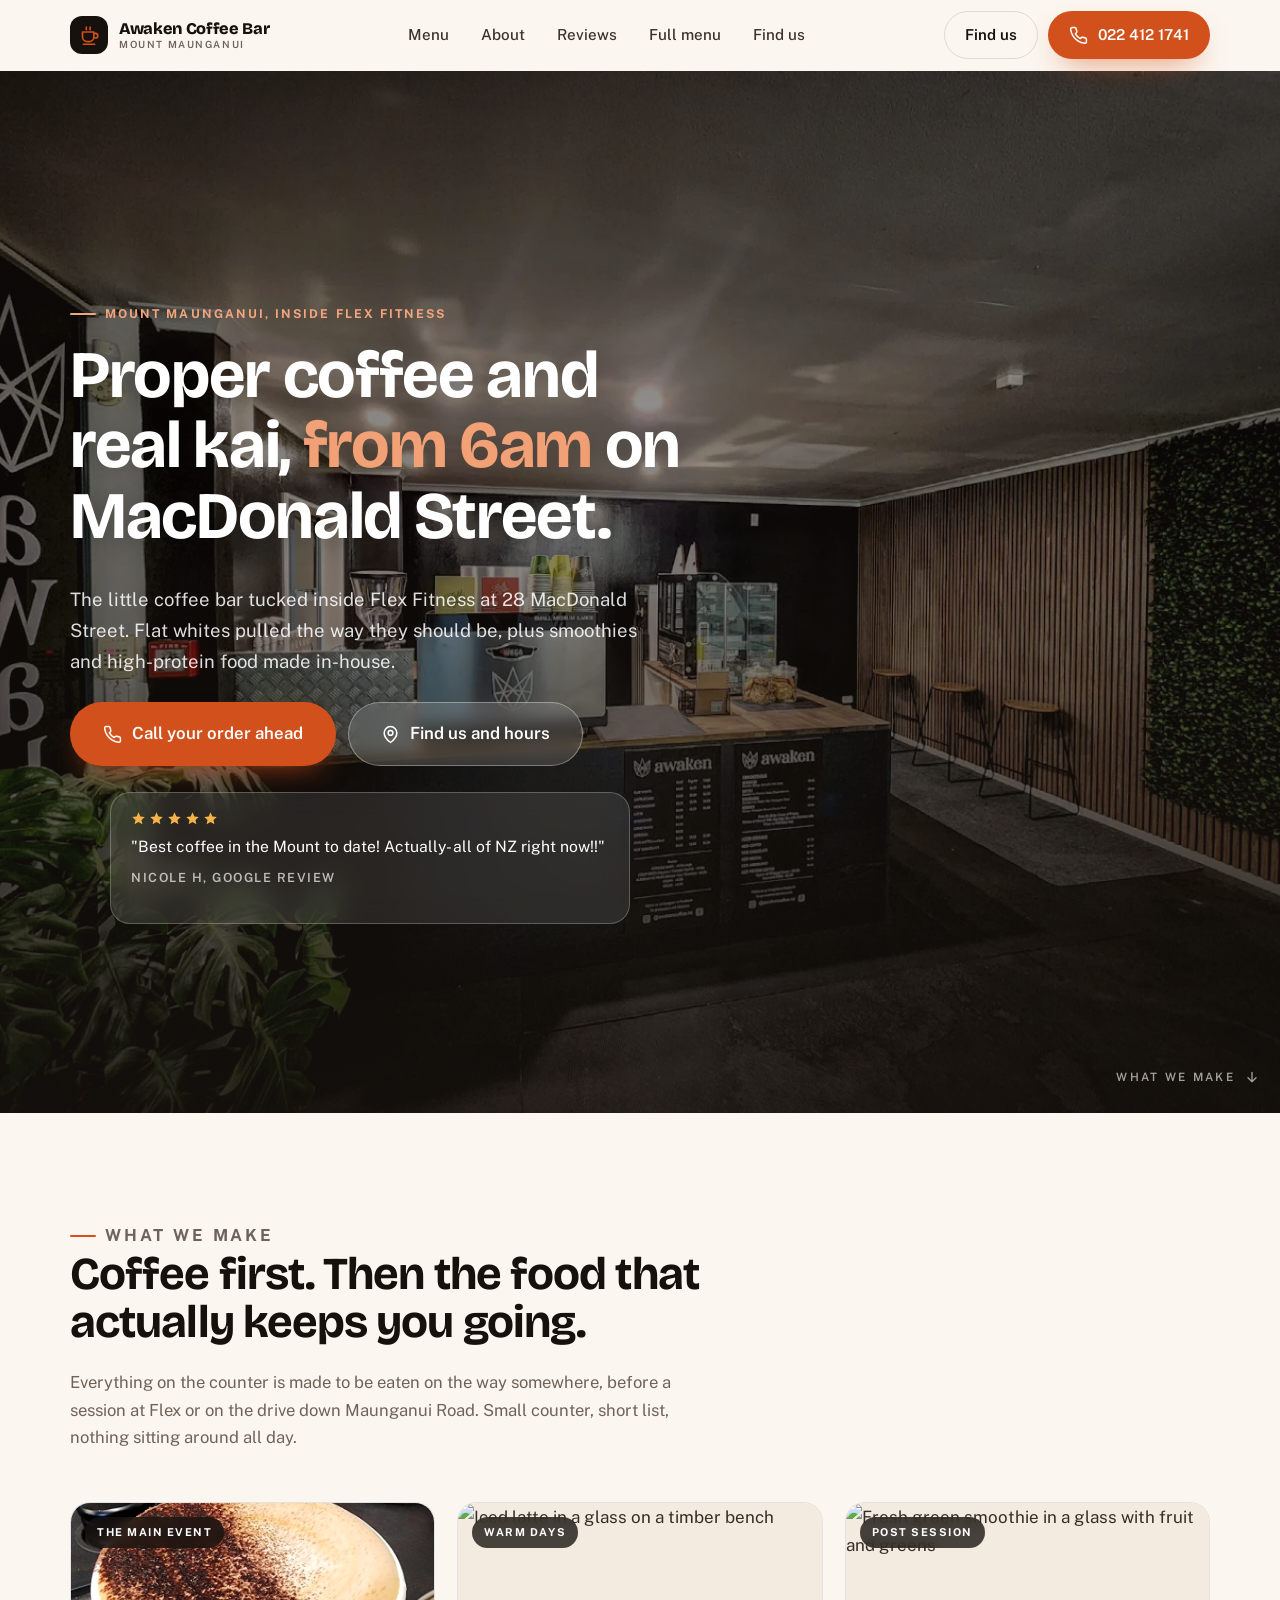
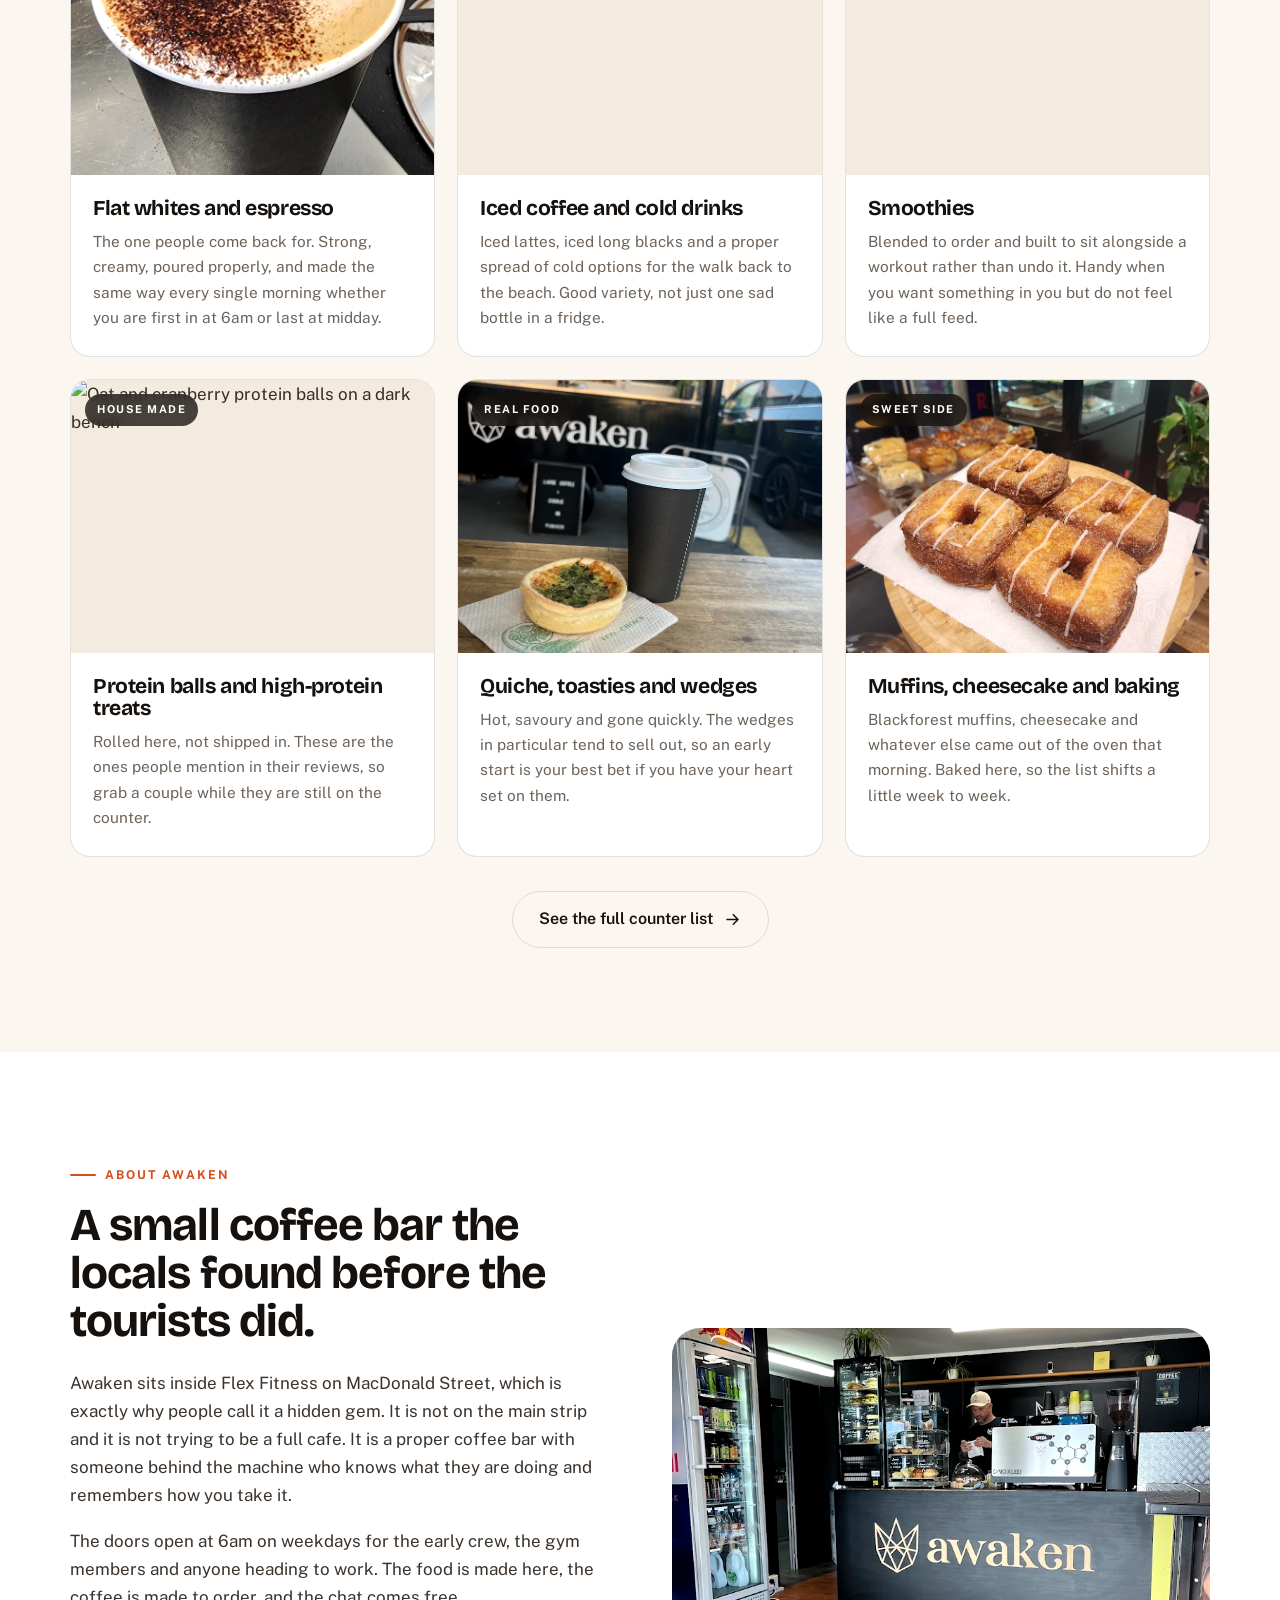
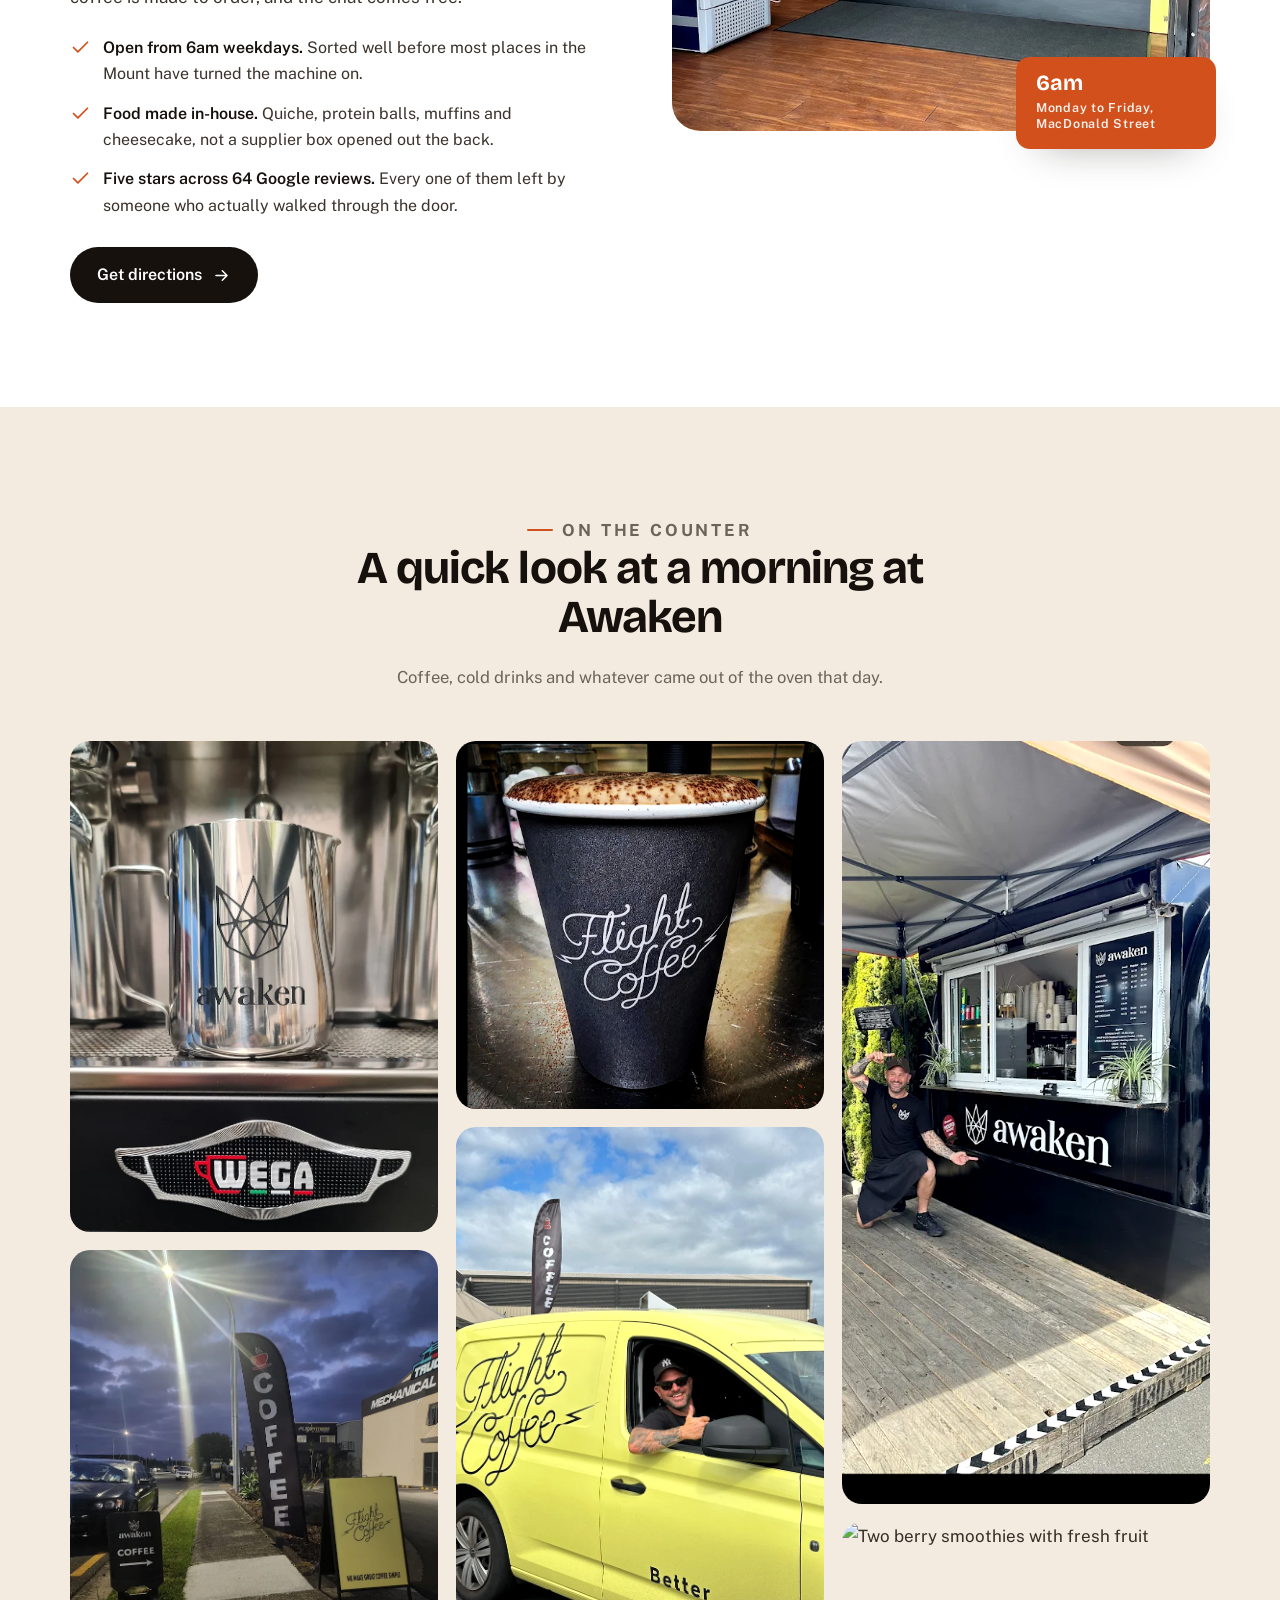
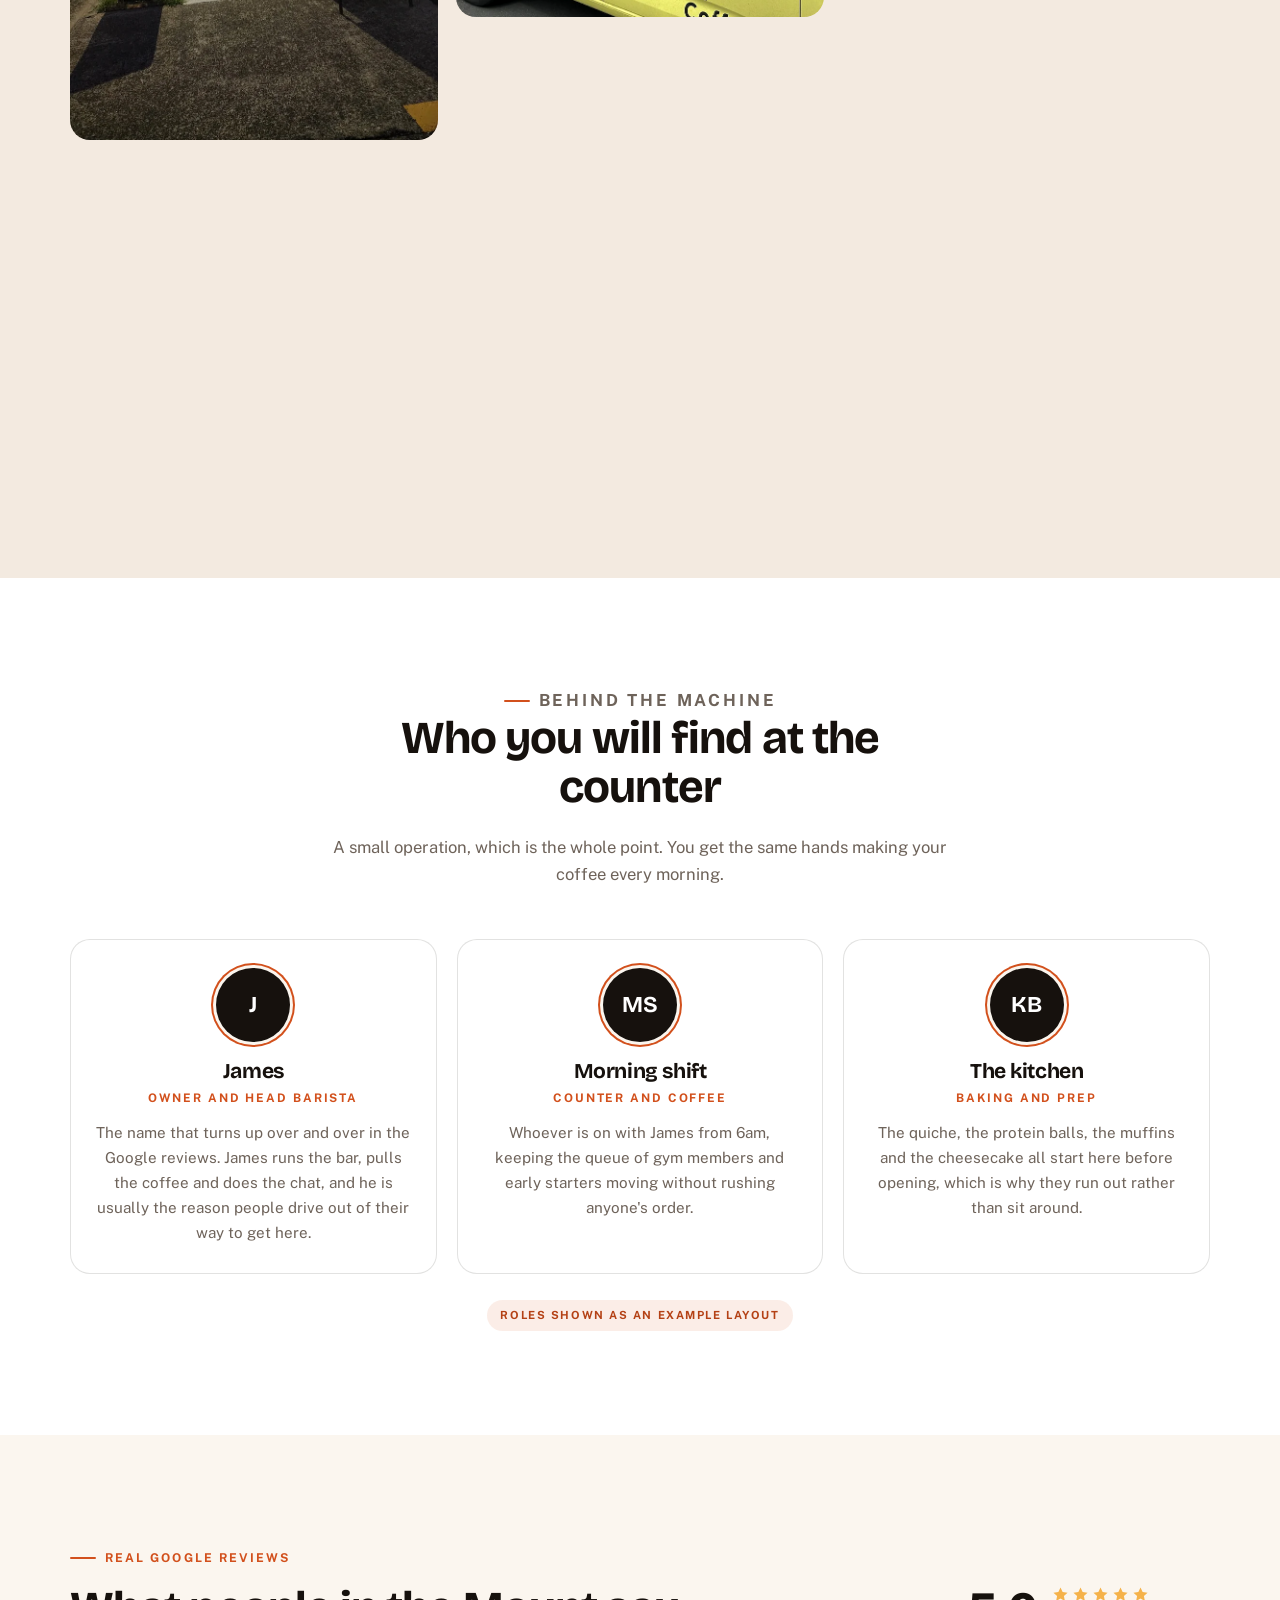
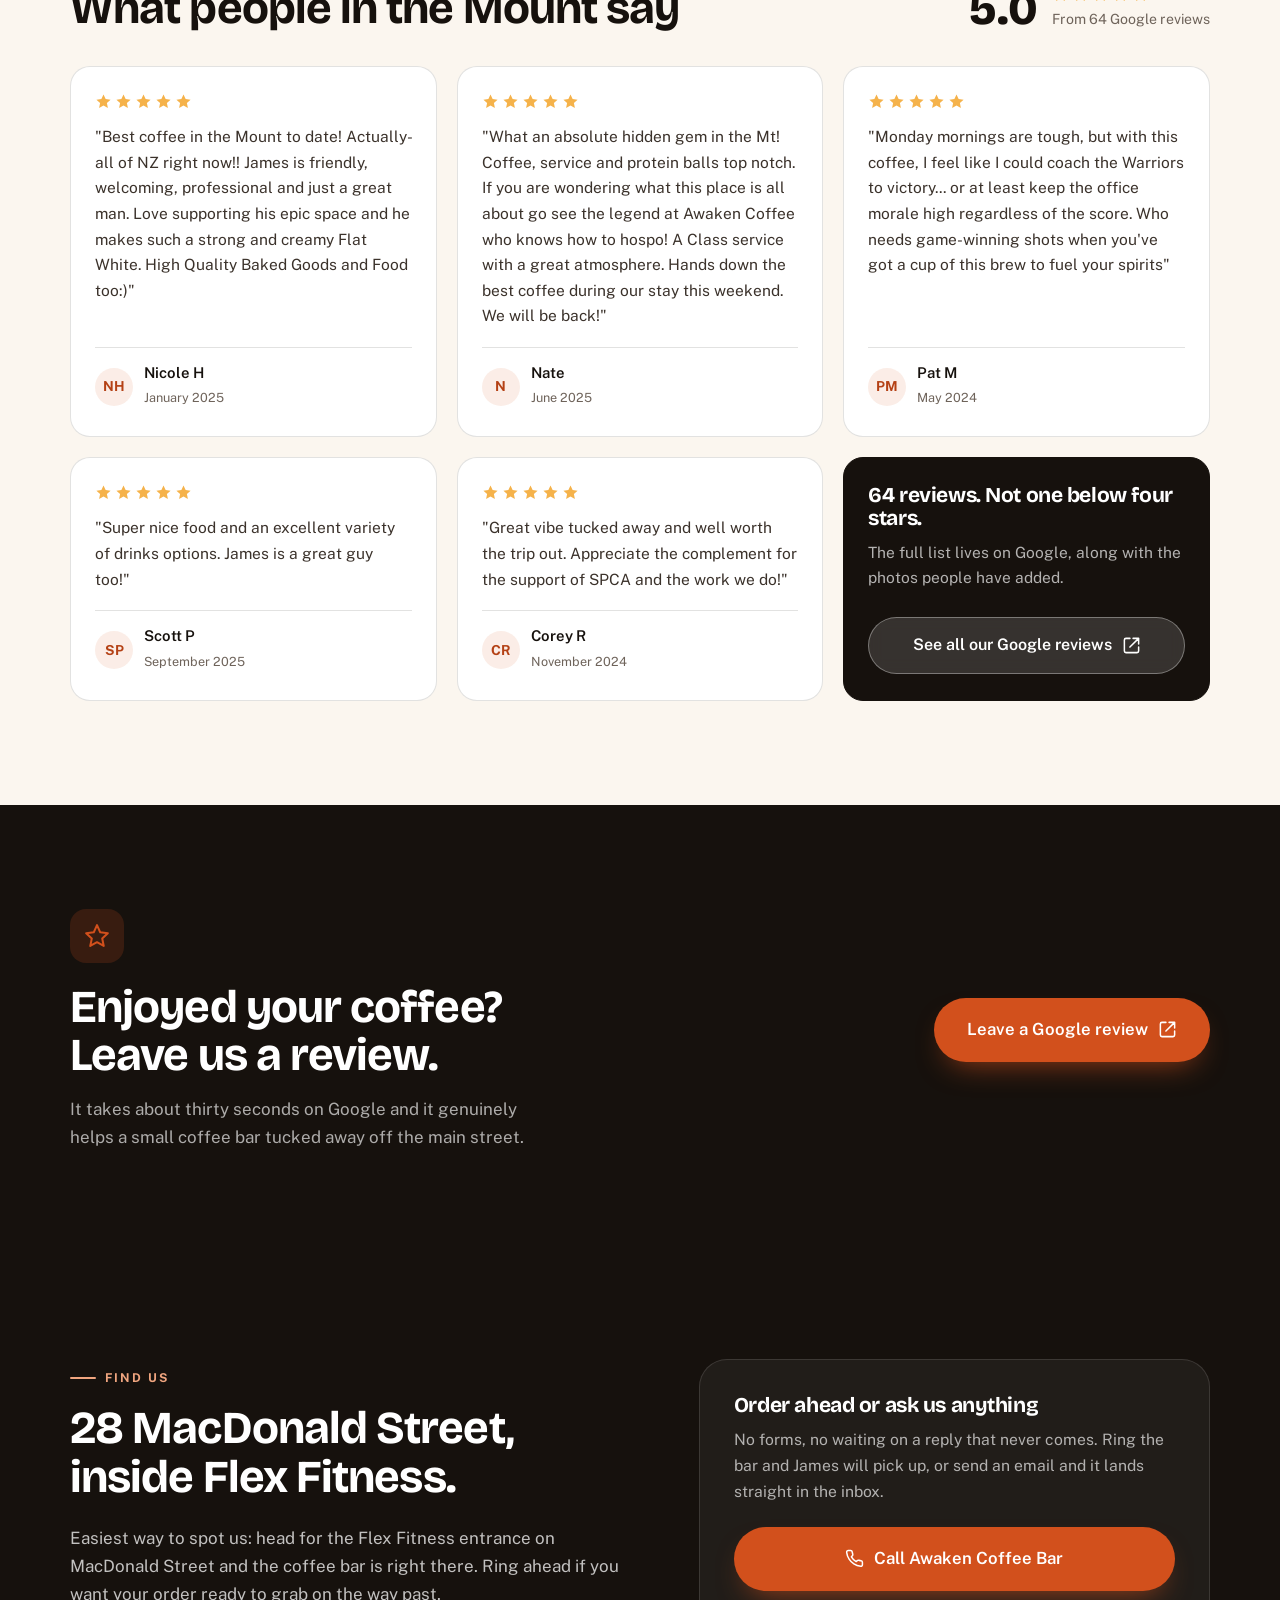
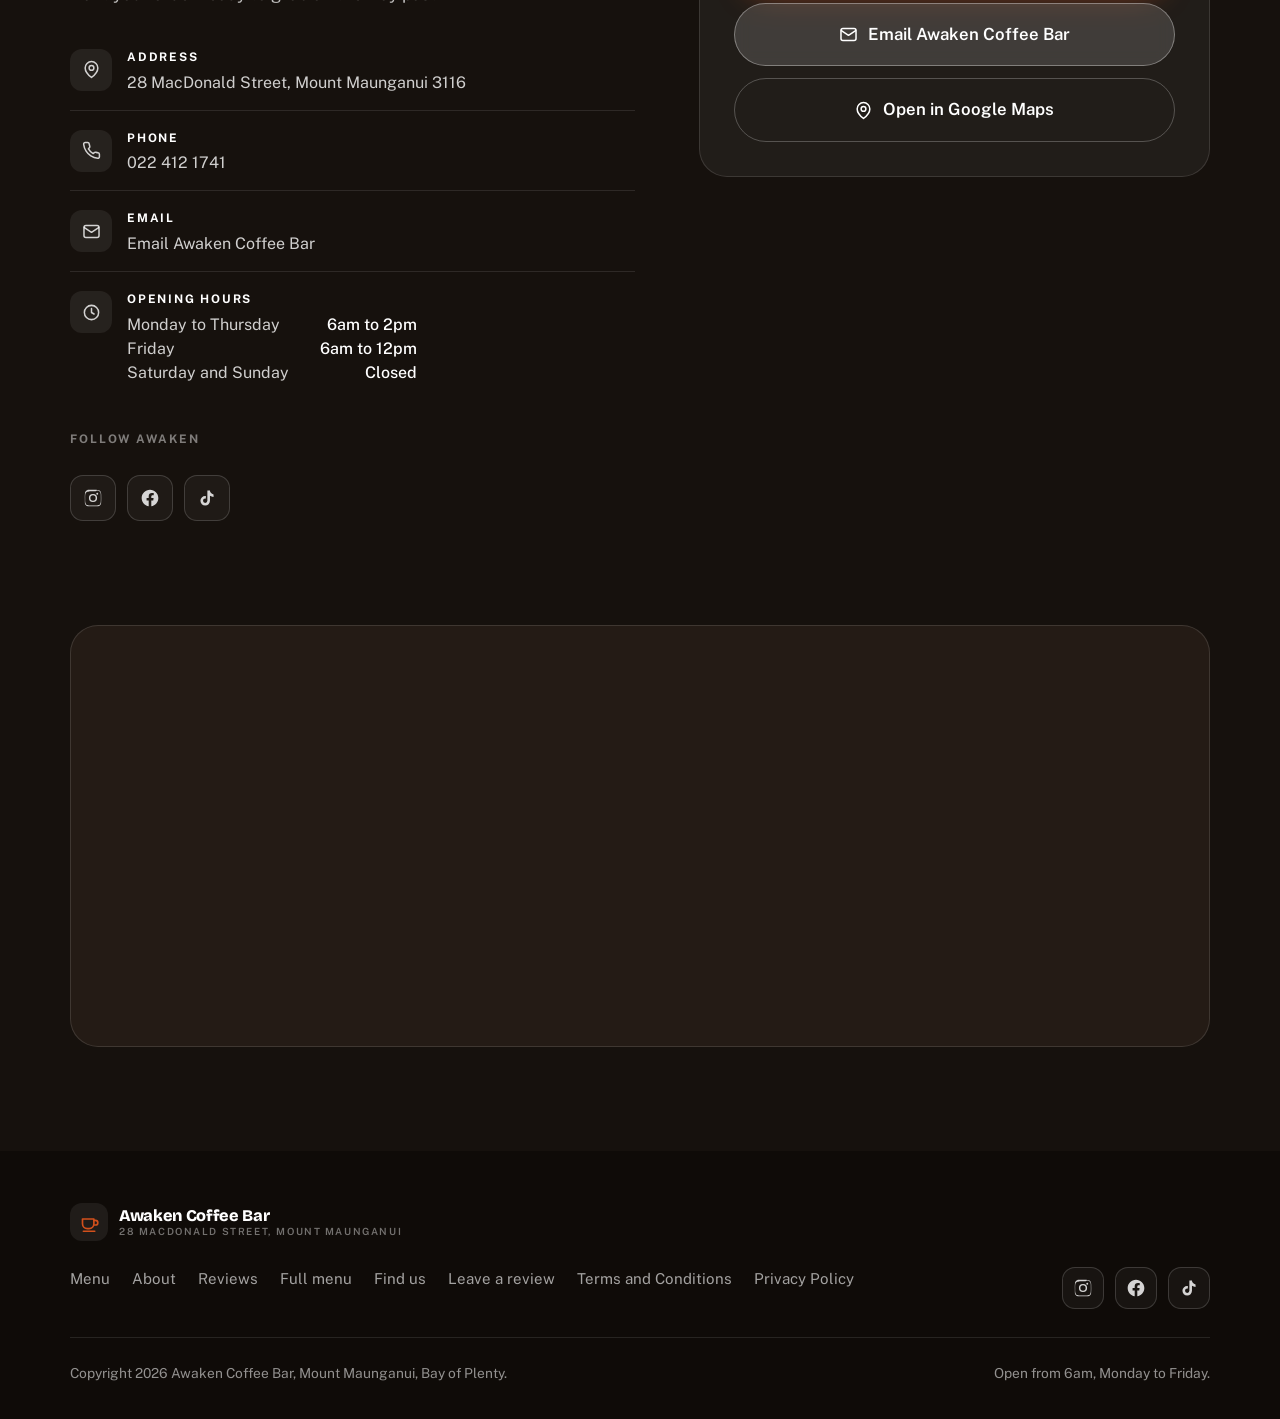
==== commit 326c2c32: "Update demo via Claude Code" ====
--- a/index.html
+++ b/index.html
@@ -11,7 +11,7 @@
 <meta property="og:type" content="website">
 <meta property="og:title" content="Awaken Coffee Bar | Coffee Bar, Mount Maunganui">
 <meta property="og:description" content="Flat whites made properly, smoothies and high-protein kai baked in-house. Inside Flex Fitness, 28 MacDonald Street, Mount Maunganui. Open from 6am weekdays.">
-<meta property="og:image" content="https://images.unsplash.com/photo-1442512595331-e89e73853f31?auto=format&fit=crop&w=1200&q=80">
+<meta property="og:image" content="https://awaken-coffee-bar-demo.vercel.app/img/interior-wide.webp">
 <meta name="twitter:card" content="summary_large_image">
 
 <link rel="icon" href="data:image/svg+xml,%3Csvg xmlns='http://www.w3.org/2000/svg' viewBox='0 0 64 64'%3E%3Crect width='64' height='64' rx='16' fill='%2316110D'/%3E%3Cpath d='M16 24h26v12a11 11 0 0 1-11 11h-4a11 11 0 0 1-11-11V24Zm26 3h4a5 5 0 0 1 0 10h-4M18 54h26' fill='none' stroke='%23D2501C' stroke-width='4' stroke-linecap='round' stroke-linejoin='round'/%3E%3C/svg%3E">
@@ -95,13 +95,13 @@
 <section class="hero" id="top">
   <div class="hero-slides" aria-hidden="true">
     <div class="hero-slide on">
-      <img src="https://images.unsplash.com/photo-1442512595331-e89e73853f31?auto=format&fit=crop&w=1900&q=80" alt="Filter coffee being brewed on a cafe bar" width="1900" height="1267" fetchpriority="high" decoding="async">
+      <img src="img/interior-wide.webp" alt="Inside Awaken Coffee Bar, the counter and menu boards under the hedge wall" width="1360" height="1020" width="1900" height="1267" fetchpriority="high" decoding="async">
     </div>
     <div class="hero-slide">
-      <img src="https://images.unsplash.com/photo-1521017432531-fbd92d768814?auto=format&fit=crop&w=1900&q=80" alt="Warm timber coffee bar counter and seating" width="1900" height="1267" loading="lazy" decoding="async">
+      <img src="img/exterior-night.webp" alt="Awaken Coffee Bar lit up at night on MacDonald Street" width="1360" height="1020" width="1900" height="1267" loading="lazy" decoding="async">
     </div>
     <div class="hero-slide">
-      <img src="https://images.unsplash.com/photo-1554118811-1e0d58224f24?auto=format&fit=crop&w=1900&q=80" alt="Coffee bar interior with plants and seating" width="1900" height="1267" loading="lazy" decoding="async">
+      <img src="img/espresso-machine.webp" alt="The Pegaso espresso machine and grinder on the Awaken bar" width="1080" height="810" width="1900" height="1267" loading="lazy" decoding="async">
     </div>
   </div>
   <div class="hero-scrim" aria-hidden="true"></div>
@@ -156,7 +156,7 @@
       <article class="card rv">
         <div class="card-img">
           <span class="card-tag">The main event</span>
-          <img src="https://images.unsplash.com/photo-1497935586351-b67a49e012bf?auto=format&fit=crop&w=900&q=75" alt="Espresso portafilter and a flat white with latte art" width="900" height="675" loading="lazy" decoding="async">
+          <img src="img/cappuccino.webp" alt="A cappuccino dusted with chocolate on the Awaken bar" width="803" height="1020" width="900" height="675" loading="lazy" decoding="async">
         </div>
         <div class="card-body">
           <h3>Flat whites and espresso</h3>
@@ -200,7 +200,7 @@
       <article class="card rv">
         <div class="card-img">
           <span class="card-tag">Real food</span>
-          <img src="https://images.unsplash.com/photo-1591985666643-1ecc67616216?auto=format&fit=crop&w=900&q=75" alt="Homemade quiche fresh from the oven" width="900" height="675" loading="lazy" decoding="async">
+          <img src="img/quiche.webp" alt="A quiche served on the counter beside a takeaway coffee" width="765" height="1020" width="900" height="675" loading="lazy" decoding="async">
         </div>
         <div class="card-body">
           <h3>Quiche, toasties and wedges</h3>
@@ -211,7 +211,7 @@
       <article class="card rv">
         <div class="card-img">
           <span class="card-tag">Sweet side</span>
-          <img src="https://images.unsplash.com/photo-1567171466295-4afa63d45416?auto=format&fit=crop&w=900&q=75" alt="Slice of cheesecake on a plate in a cafe" width="900" height="675" loading="lazy" decoding="async">
+          <img src="img/baking.webp" alt="Iced baking fresh out of the cabinet at Awaken" width="765" height="1020" width="900" height="675" loading="lazy" decoding="async">
         </div>
         <div class="card-body">
           <h3>Muffins, cheesecake and baking</h3>
@@ -260,7 +260,7 @@
     </div>
 
     <div class="about-media rv">
-      <img src="https://images.unsplash.com/photo-1445116572660-236099ec97a0?auto=format&fit=crop&w=1200&q=80" alt="Coffee on a timber table beside a window" width="1200" height="900" loading="lazy" decoding="async">
+      <img src="img/counter.webp" alt="The Awaken counter and coffee bar from the door" width="765" height="1020" width="1200" height="900" loading="lazy" decoding="async">
       <div class="corner-tag">
         <strong>6am</strong>
         <span>Monday to Friday, MacDonald Street</span>
@@ -278,11 +278,11 @@
       <p>Coffee, cold drinks and whatever came out of the oven that day.</p>
     </div>
     <div class="masonry rv">
-      <img src="https://images.unsplash.com/photo-1509042239860-f550ce710b93?auto=format&fit=crop&w=800&q=75" alt="Two flat whites with latte art on a timber bench" width="800" height="1200" loading="lazy" decoding="async">
-      <img src="https://images.unsplash.com/photo-1592767049184-0fda840ae4e7?auto=format&fit=crop&w=800&q=75" alt="Bagel and coffee on a cafe table" width="800" height="960" loading="lazy" decoding="async">
-      <img src="https://images.unsplash.com/photo-1534778101976-62847782c213?auto=format&fit=crop&w=800&q=75" alt="Cappuccino with latte art on a wooden table" width="800" height="1200" loading="lazy" decoding="async">
-      <img src="https://images.unsplash.com/photo-1578632398050-cccbc1461ab9?auto=format&fit=crop&w=800&q=75" alt="Berry muffin on a plate" width="800" height="1200" loading="lazy" decoding="async">
-      <img src="https://images.unsplash.com/photo-1498804103079-a6351b050096?auto=format&fit=crop&w=800&q=75" alt="Coffee cups arranged on a round table from above" width="800" height="1200" loading="lazy" decoding="async">
+      <img src="img/milk-jug.webp" alt="An Awaken branded milk jug on the espresso machine" width="765" height="1020" width="800" height="1200" loading="lazy" decoding="async">
+      <img src="img/coffee-flag.webp" alt="The Awaken coffee flag out on the footpath" width="765" height="1020" width="800" height="960" loading="lazy" decoding="async">
+      <img src="img/flight-cup.webp" alt="A Flight Coffee cup poured at Awaken" width="1021" height="1020" width="800" height="1200" loading="lazy" decoding="async">
+      <img src="img/flight-van.webp" alt="The Flight Coffee van outside Awaken" width="765" height="1020" width="800" height="1200" loading="lazy" decoding="async">
+      <img src="img/market-stall.webp" alt="The Awaken stall set up at an event" width="470" height="974" width="800" height="1200" loading="lazy" decoding="async">
       <img src="https://images.unsplash.com/photo-1553530666-ba11a7da3888?auto=format&fit=crop&w=800&q=75" alt="Two berry smoothies with fresh fruit" width="800" height="1200" loading="lazy" decoding="async">
     </div>
   </div>
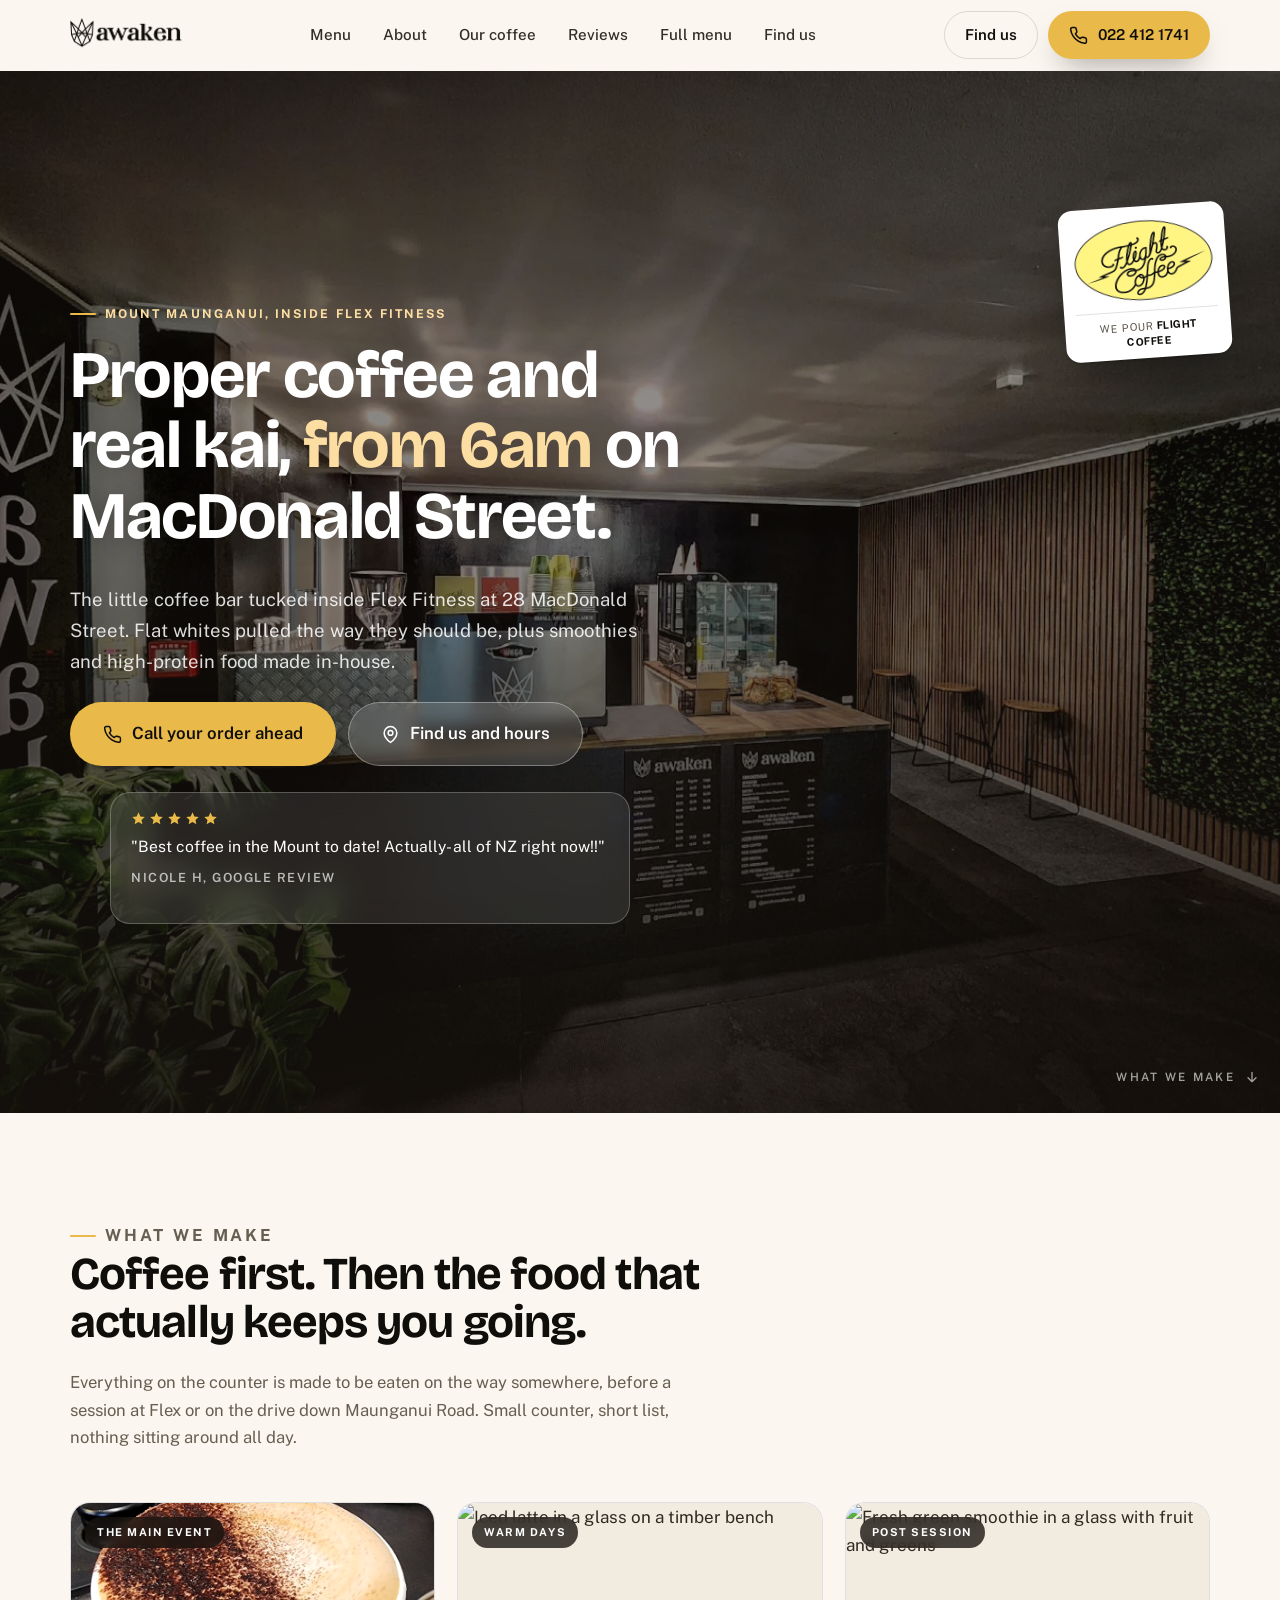
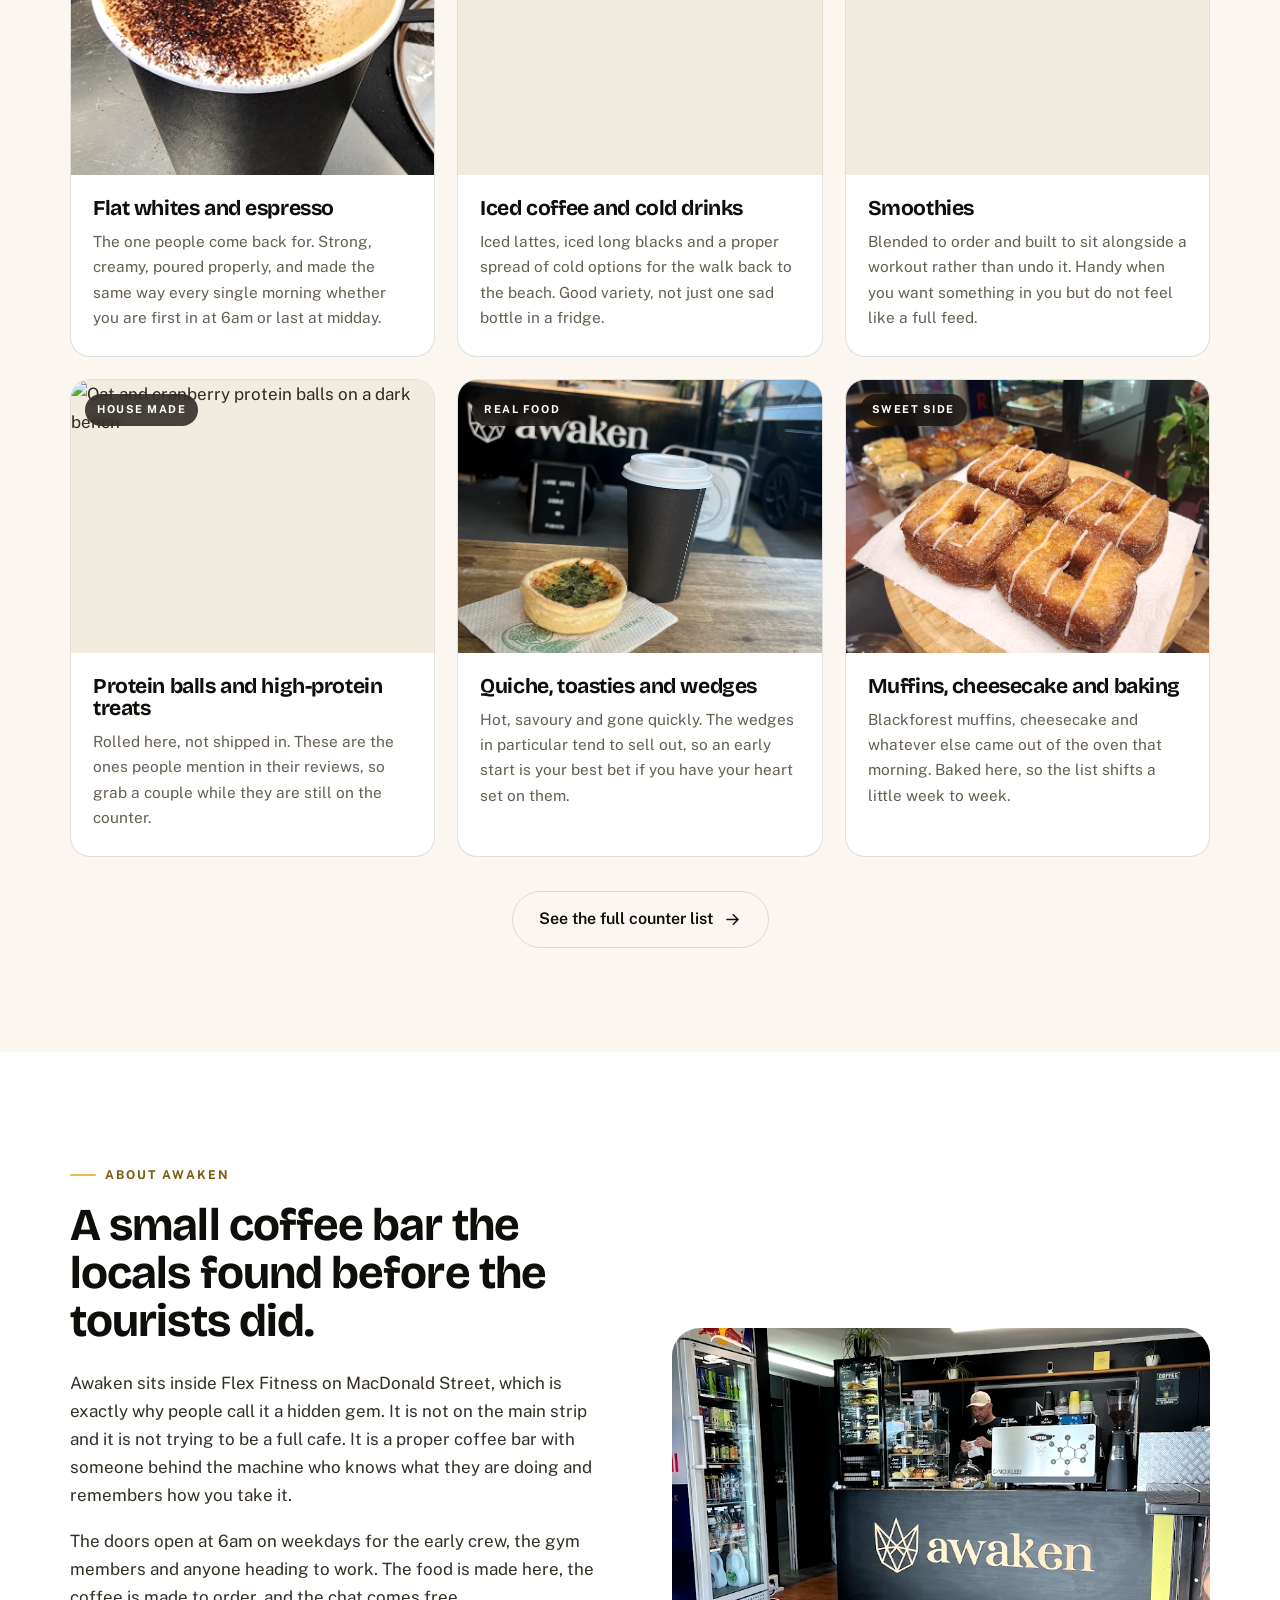
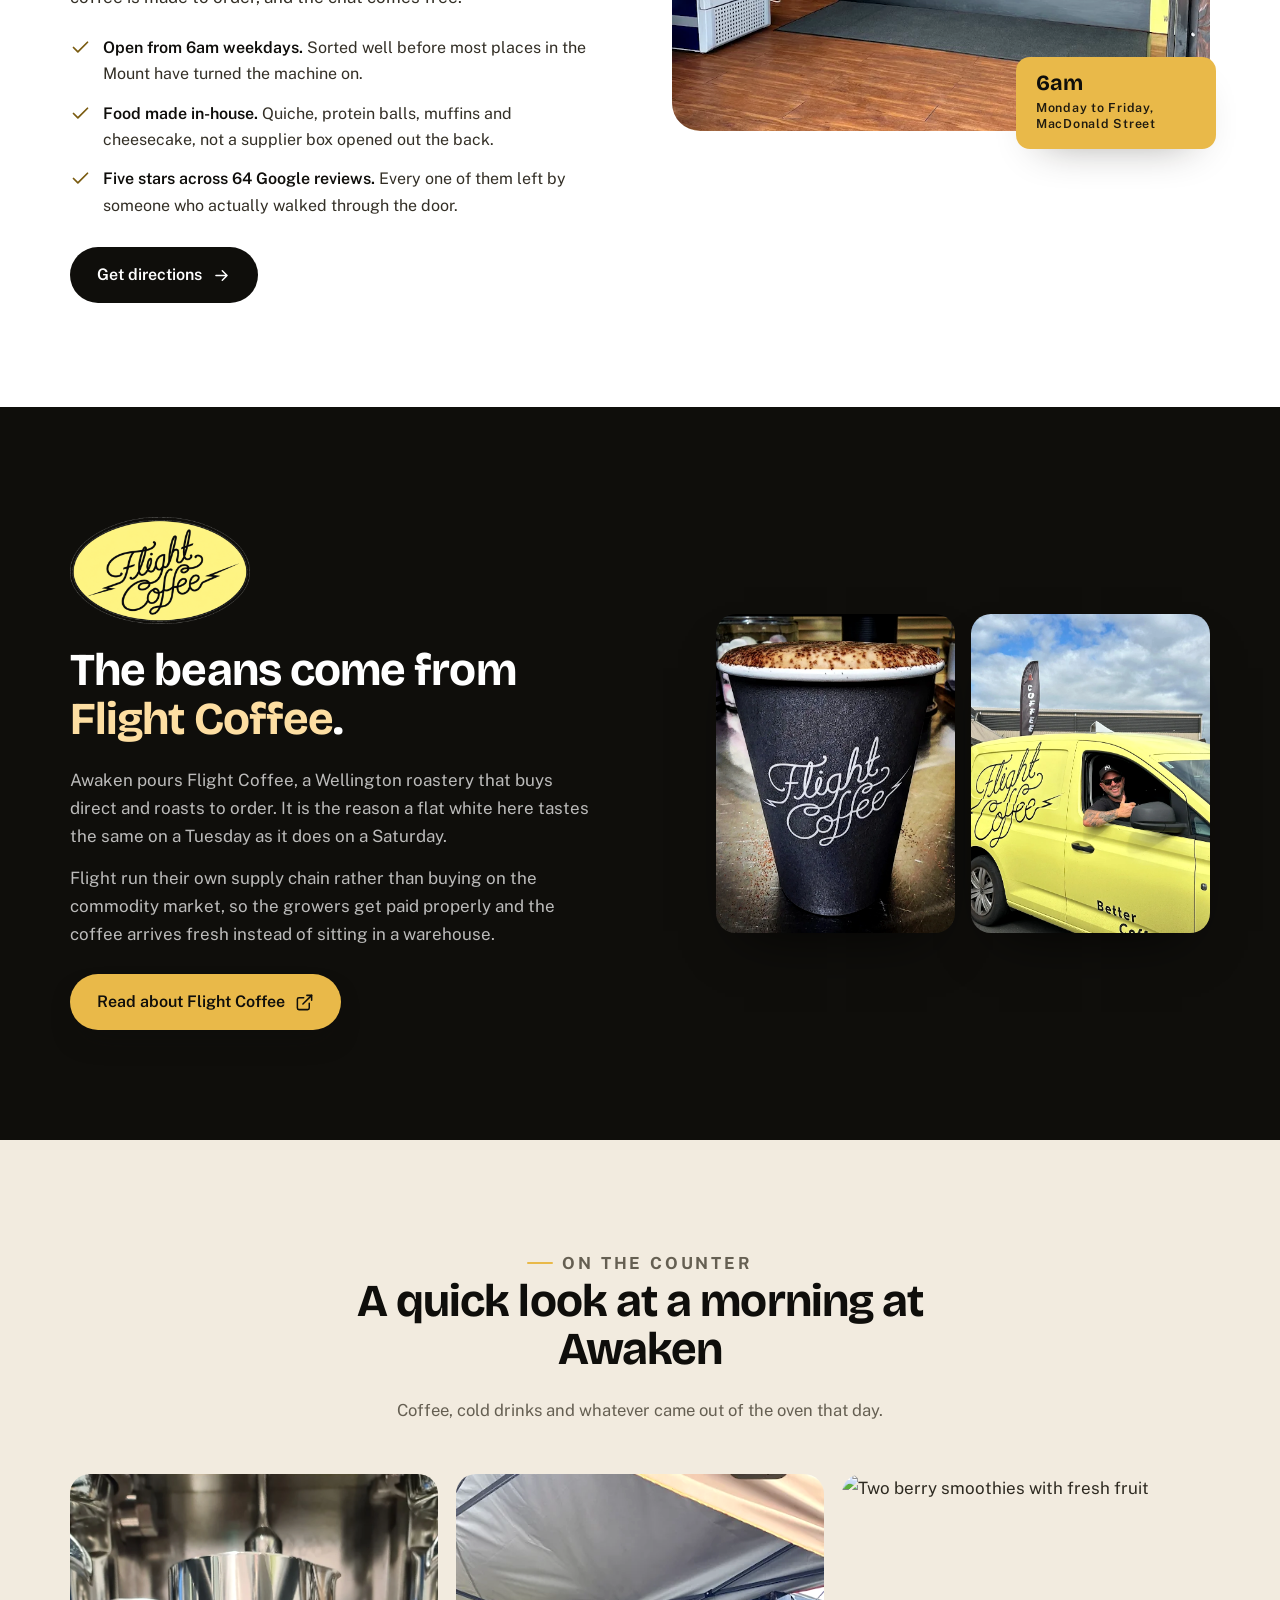
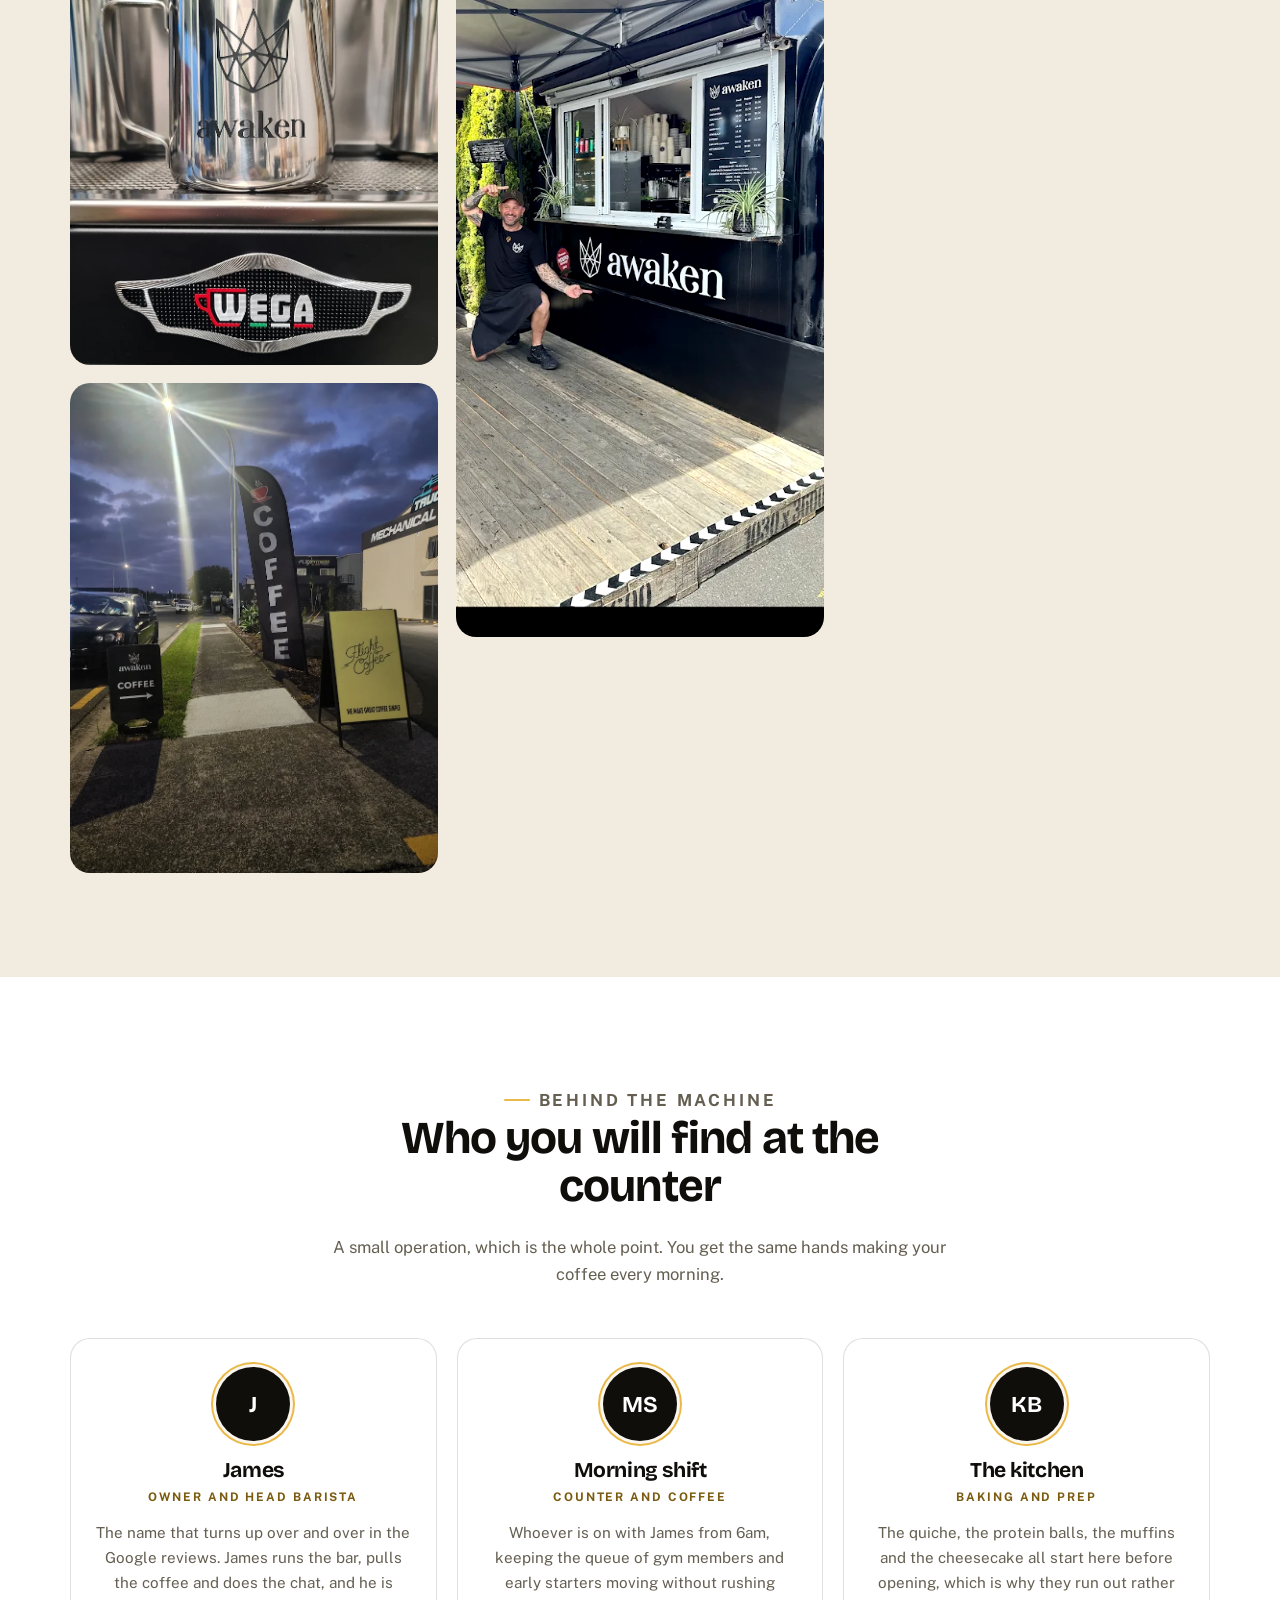
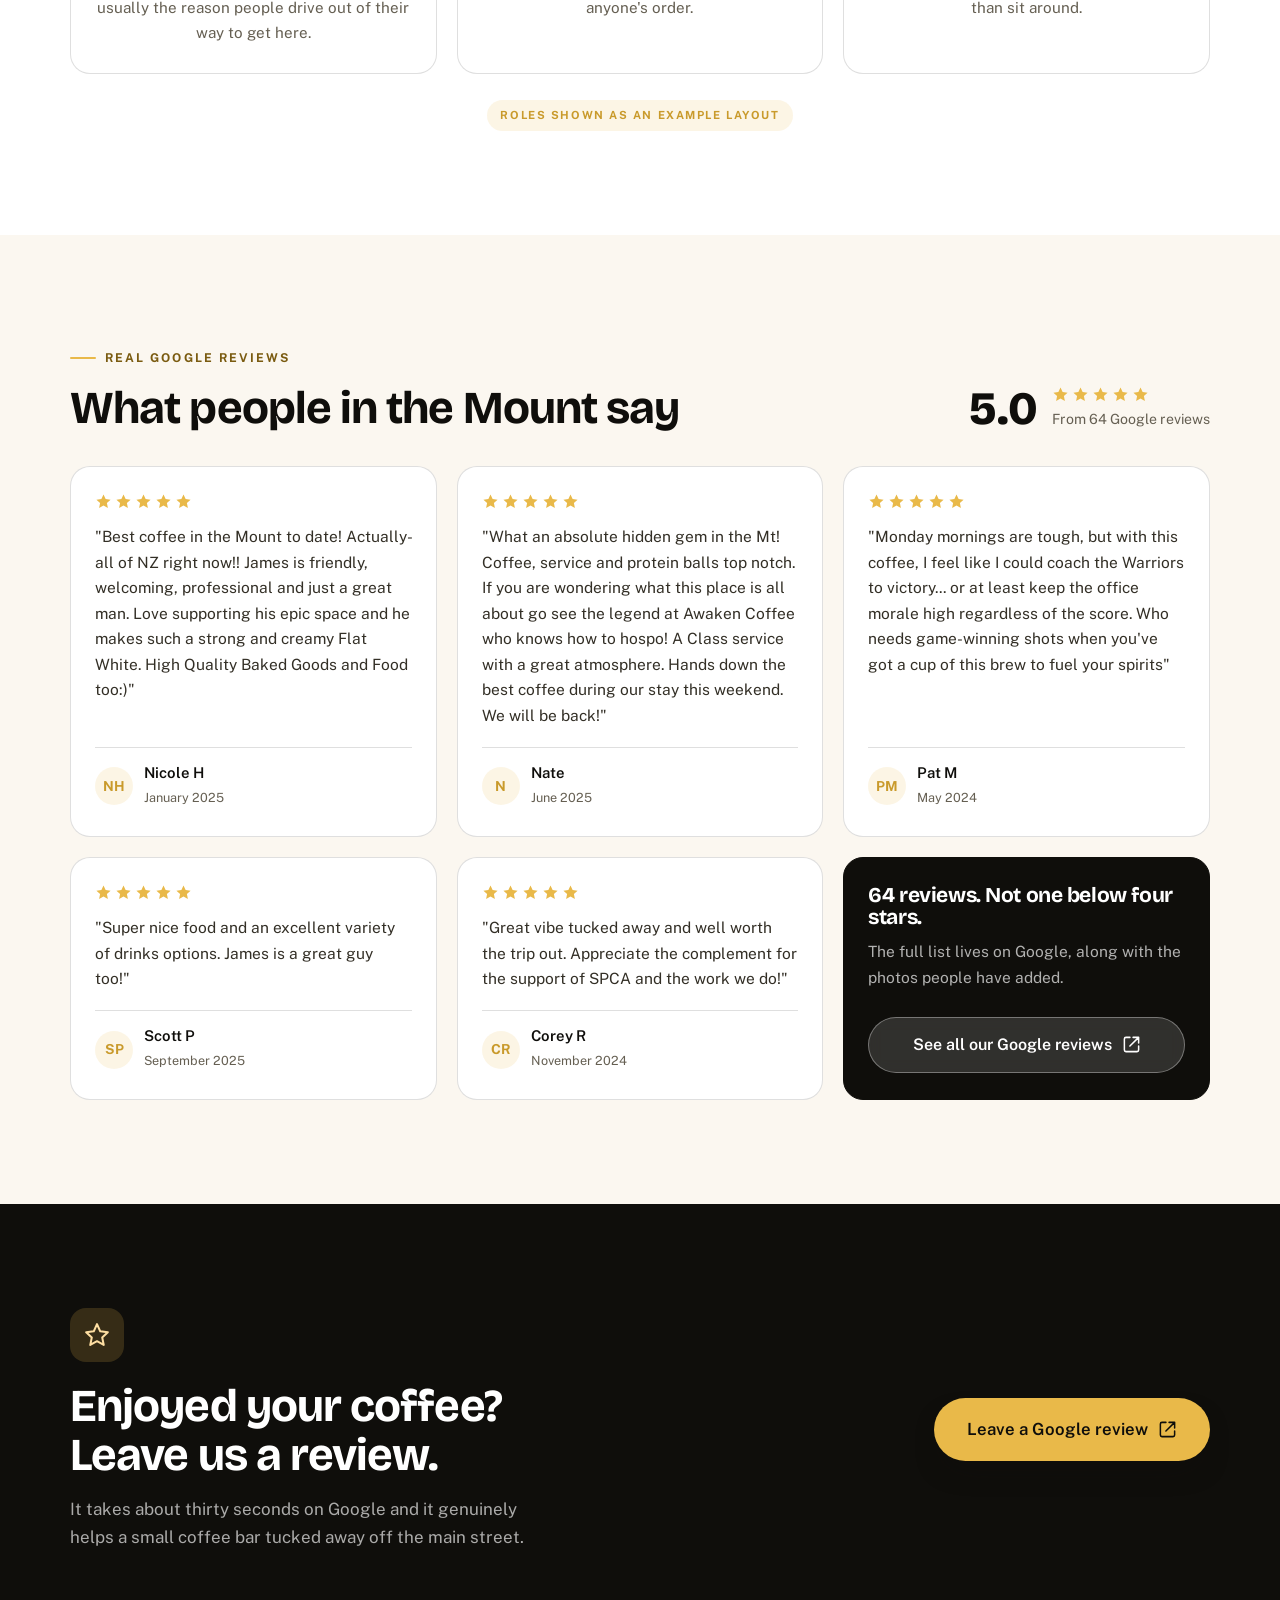
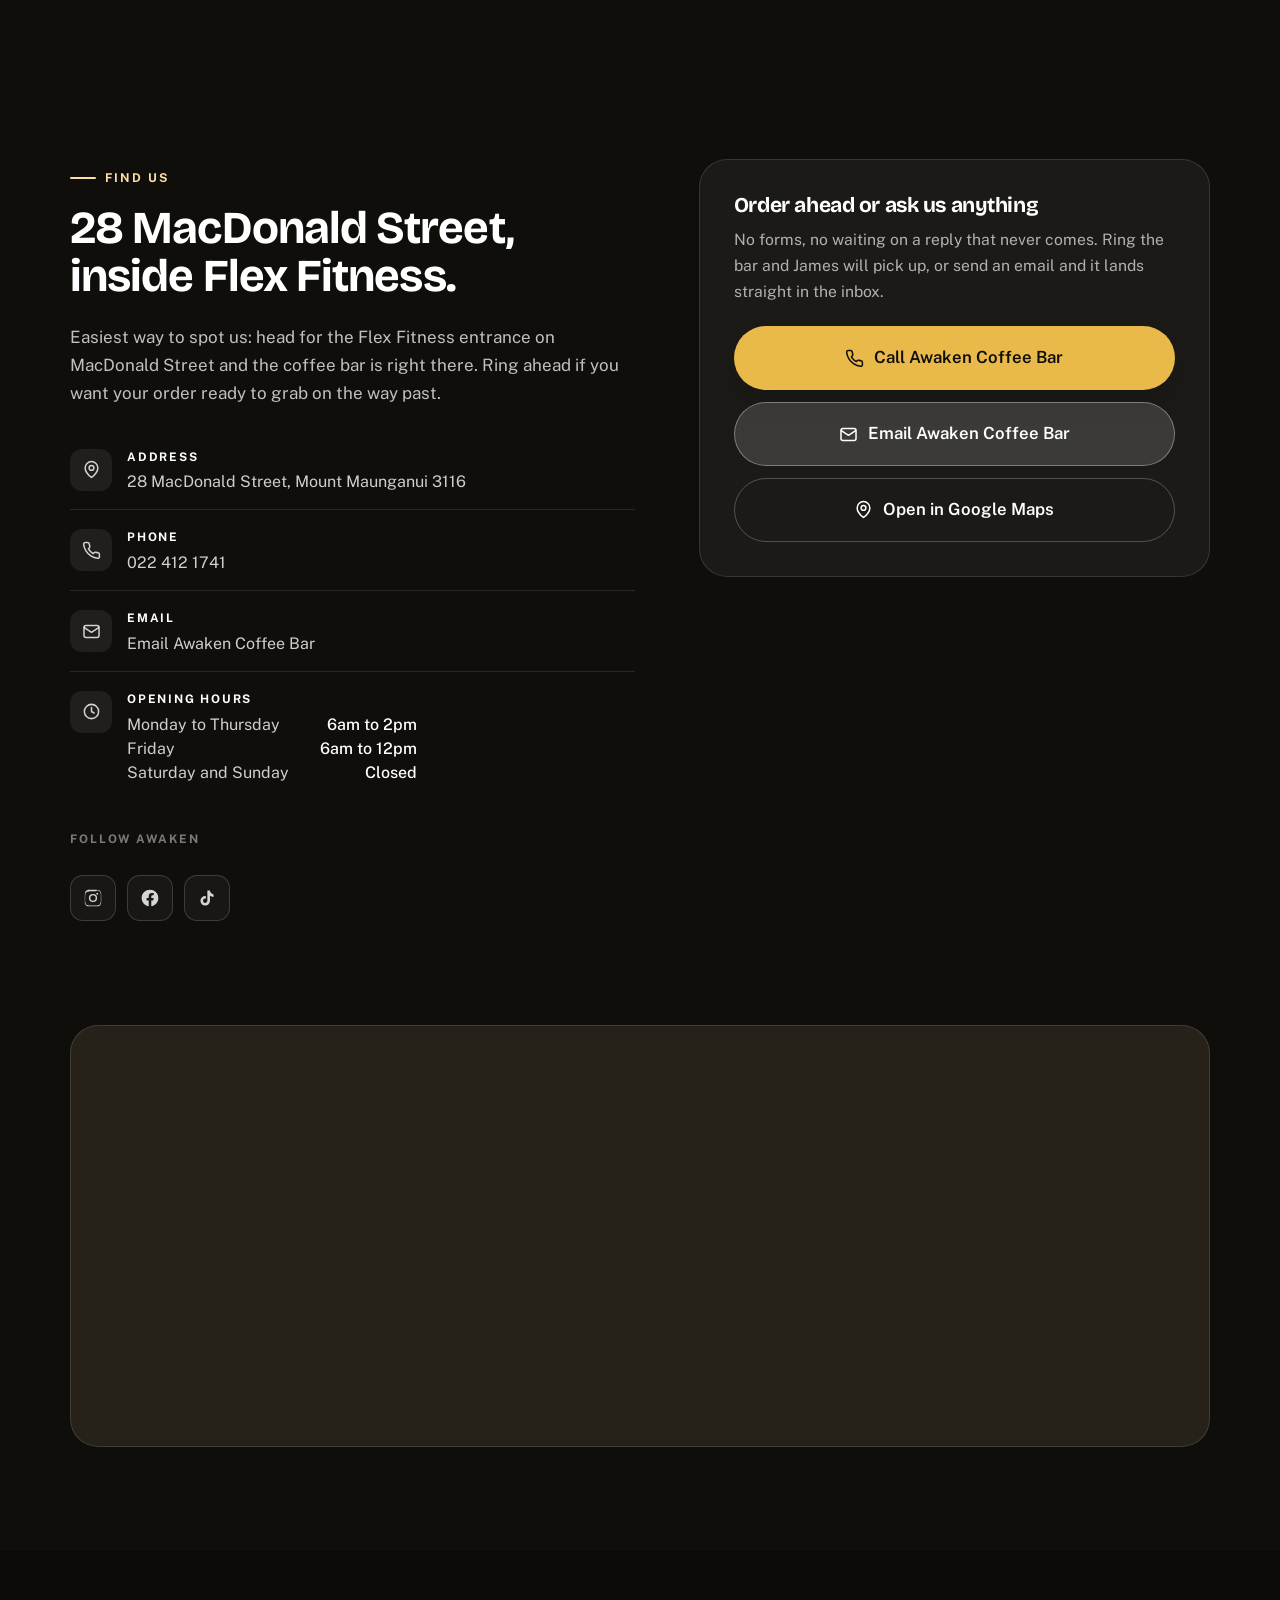
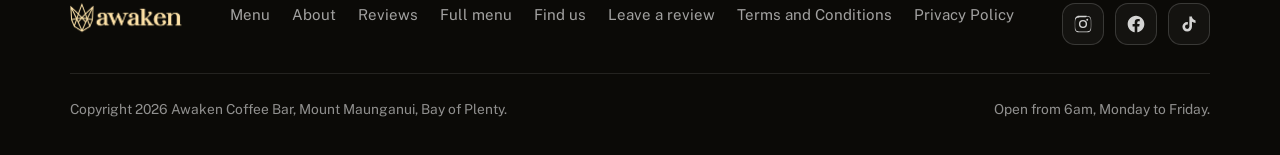
==== commit 42890ad2: "Real photos, gold and black theme, Flight Coffee partner section - Swapped 12 stock photos for Awake" ====
--- a/index.html
+++ b/index.html
@@ -46,22 +46,20 @@
 
 <!-- opening animation -->
 <div id="intro">
-  <div class="intro-mark">Awaken <span>Coffee Bar</span><small>Mount Maunganui</small></div>
+  <div class="intro-mark"><img src="img/awaken-logo.png" alt="Awaken Coffee Bar" width="900" height="274"><small>Mount Maunganui</small></div>
 </div>
 
 <!-- ============ NAV ============ -->
 <header class="nav">
   <div class="wrap nav-in">
     <a class="brand" href="index.html" aria-label="Awaken Coffee Bar home">
-      <span class="brand-dot" aria-hidden="true">
-        <svg viewBox="0 0 24 24" fill="none" stroke="currentColor" stroke-width="1.9" stroke-linecap="round" stroke-linejoin="round"><path d="M4 8h13v5.5A5.5 5.5 0 0 1 11.5 19h-2A5.5 5.5 0 0 1 4 13.5V8Z"/><path d="M17 9.5h1.8a2.7 2.7 0 0 1 0 5.4H17"/><path d="M5 22h13"/><path d="M8.5 2.5c-.8 1 0 1.9 0 2.9"/><path d="M12.8 2.5c-.8 1 0 1.9 0 2.9"/></svg>
-      </span>
-      <span class="brand-txt">Awaken Coffee Bar<small>Mount Maunganui</small></span>
+      <img class="brand-logo" src="img/awaken-logo.png" alt="Awaken Coffee Bar" width="900" height="274">
     </a>
 
     <nav class="nav-links" aria-label="Primary">
       <a href="#menu">Menu</a>
       <a href="#about">About</a>
+      <a href="#flight">Our coffee</a>
       <a href="#reviews">Reviews</a>
       <a href="menu.html">Full menu</a>
       <a href="#find-us">Find us</a>
@@ -95,13 +93,13 @@
 <section class="hero" id="top">
   <div class="hero-slides" aria-hidden="true">
     <div class="hero-slide on">
-      <img src="img/interior-wide.webp" alt="Inside Awaken Coffee Bar, the counter and menu boards under the hedge wall" width="1360" height="1020" width="1900" height="1267" fetchpriority="high" decoding="async">
+      <img src="img/interior-wide.webp" alt="Inside Awaken Coffee Bar, the counter and menu boards under the hedge wall" width="1360" height="1020" fetchpriority="high" decoding="async">
     </div>
     <div class="hero-slide">
-      <img src="img/exterior-night.webp" alt="Awaken Coffee Bar lit up at night on MacDonald Street" width="1360" height="1020" width="1900" height="1267" loading="lazy" decoding="async">
+      <img src="img/exterior-night.webp" alt="Awaken Coffee Bar lit up at night on MacDonald Street" width="1360" height="1020" loading="lazy" decoding="async">
     </div>
     <div class="hero-slide">
-      <img src="img/espresso-machine.webp" alt="The Pegaso espresso machine and grinder on the Awaken bar" width="1080" height="810" width="1900" height="1267" loading="lazy" decoding="async">
+      <img src="img/espresso-machine.webp" alt="The Pegaso espresso machine and grinder on the Awaken bar" width="1080" height="810" loading="lazy" decoding="async">
     </div>
   </div>
   <div class="hero-scrim" aria-hidden="true"></div>
@@ -136,6 +134,11 @@
       </figure>
     </div>
   </div>
+
+  <a class="flight-sticker" href="#flight" aria-label="We pour Flight Coffee, read more">
+    <img src="img/flight-logo.png" alt="Flight Coffee" width="600" height="356">
+    <span>We pour <b>Flight Coffee</b></span>
+  </a>
 
   <a class="hero-scroll" href="#menu">
     What we make
@@ -156,7 +159,7 @@
       <article class="card rv">
         <div class="card-img">
           <span class="card-tag">The main event</span>
-          <img src="img/cappuccino.webp" alt="A cappuccino dusted with chocolate on the Awaken bar" width="803" height="1020" width="900" height="675" loading="lazy" decoding="async">
+          <img src="img/cappuccino.webp" alt="A cappuccino dusted with chocolate on the Awaken bar" width="803" height="1020" loading="lazy" decoding="async">
         </div>
         <div class="card-body">
           <h3>Flat whites and espresso</h3>
@@ -200,7 +203,7 @@
       <article class="card rv">
         <div class="card-img">
           <span class="card-tag">Real food</span>
-          <img src="img/quiche.webp" alt="A quiche served on the counter beside a takeaway coffee" width="765" height="1020" width="900" height="675" loading="lazy" decoding="async">
+          <img src="img/quiche.webp" alt="A quiche served on the counter beside a takeaway coffee" width="765" height="1020" loading="lazy" decoding="async">
         </div>
         <div class="card-body">
           <h3>Quiche, toasties and wedges</h3>
@@ -211,7 +214,7 @@
       <article class="card rv">
         <div class="card-img">
           <span class="card-tag">Sweet side</span>
-          <img src="img/baking.webp" alt="Iced baking fresh out of the cabinet at Awaken" width="765" height="1020" width="900" height="675" loading="lazy" decoding="async">
+          <img src="img/baking.webp" alt="Iced baking fresh out of the cabinet at Awaken" width="765" height="1020" loading="lazy" decoding="async">
         </div>
         <div class="card-body">
           <h3>Muffins, cheesecake and baking</h3>
@@ -260,7 +263,7 @@
     </div>
 
     <div class="about-media rv">
-      <img src="img/counter.webp" alt="The Awaken counter and coffee bar from the door" width="765" height="1020" width="1200" height="900" loading="lazy" decoding="async">
+      <img src="img/counter.webp" alt="The Awaken counter and coffee bar from the door" width="765" height="1020" loading="lazy" decoding="async">
       <div class="corner-tag">
         <strong>6am</strong>
         <span>Monday to Friday, MacDonald Street</span>
@@ -270,6 +273,28 @@
 </section>
 
 <!-- ============ GALLERY ============ -->
+<!-- ============ COFFEE PARTNER ============ -->
+<section class="band-dark flight-sec" id="flight">
+  <div class="wrap">
+    <div class="flight-grid">
+      <div class="rv">
+        <img class="flight-mark" src="img/flight-logo.png" alt="Flight Coffee" width="600" height="356">
+        <h2>The beans come from <em>Flight Coffee</em>.</h2>
+        <p>Awaken pours Flight Coffee, a Wellington roastery that buys direct and roasts to order. It is the reason a flat white here tastes the same on a Tuesday as it does on a Saturday.</p>
+        <p>Flight run their own supply chain rather than buying on the commodity market, so the growers get paid properly and the coffee arrives fresh instead of sitting in a warehouse.</p>
+        <a class="btn btn-primary" href="https://www.flightcoffee.co.nz/" target="_blank" rel="noopener">
+          Read about Flight Coffee
+          <svg viewBox="0 0 24 24" fill="none" stroke="currentColor" stroke-width="1.9" stroke-linecap="round" stroke-linejoin="round" aria-hidden="true"><path d="M18 13v6a2 2 0 0 1-2 2H5a2 2 0 0 1-2-2V8a2 2 0 0 1 2-2h6"/><path d="M15 3h6v6"/><path d="M10 14 21 3"/></svg>
+        </a>
+      </div>
+      <div class="flight-shots rv">
+        <figure><img src="img/flight-cup.webp" alt="A Flight Coffee cup poured at Awaken" width="1021" height="1020" loading="lazy"></figure>
+        <figure><img src="img/flight-van.webp" alt="The Flight Coffee van outside Awaken" width="765" height="1020" loading="lazy"></figure>
+      </div>
+    </div>
+  </div>
+</section>
+
 <section class="band-deep">
   <div class="wrap">
     <div class="sec-head center rv">
@@ -278,11 +303,9 @@
       <p>Coffee, cold drinks and whatever came out of the oven that day.</p>
     </div>
     <div class="masonry rv">
-      <img src="img/milk-jug.webp" alt="An Awaken branded milk jug on the espresso machine" width="765" height="1020" width="800" height="1200" loading="lazy" decoding="async">
-      <img src="img/coffee-flag.webp" alt="The Awaken coffee flag out on the footpath" width="765" height="1020" width="800" height="960" loading="lazy" decoding="async">
-      <img src="img/flight-cup.webp" alt="A Flight Coffee cup poured at Awaken" width="1021" height="1020" width="800" height="1200" loading="lazy" decoding="async">
-      <img src="img/flight-van.webp" alt="The Flight Coffee van outside Awaken" width="765" height="1020" width="800" height="1200" loading="lazy" decoding="async">
-      <img src="img/market-stall.webp" alt="The Awaken stall set up at an event" width="470" height="974" width="800" height="1200" loading="lazy" decoding="async">
+      <img src="img/milk-jug.webp" alt="An Awaken branded milk jug on the espresso machine" width="765" height="1020" loading="lazy" decoding="async">
+      <img src="img/coffee-flag.webp" alt="The Awaken coffee flag out on the footpath" width="765" height="1020" loading="lazy" decoding="async">
+      <img src="img/market-stall.webp" alt="The Awaken stall set up at an event" width="470" height="974" loading="lazy" decoding="async">
       <img src="https://images.unsplash.com/photo-1553530666-ba11a7da3888?auto=format&fit=crop&w=800&q=75" alt="Two berry smoothies with fresh fruit" width="800" height="1200" loading="lazy" decoding="async">
     </div>
   </div>
@@ -539,10 +562,7 @@
   <div class="wrap">
     <div class="foot-top">
       <a class="brand" href="index.html">
-        <span class="brand-dot" style="background:rgba(255,255,255,.07);" aria-hidden="true">
-          <svg viewBox="0 0 24 24" fill="none" stroke="currentColor" stroke-width="1.9" stroke-linecap="round" stroke-linejoin="round"><path d="M4 8h13v5.5A5.5 5.5 0 0 1 11.5 19h-2A5.5 5.5 0 0 1 4 13.5V8Z"/><path d="M17 9.5h1.8a2.7 2.7 0 0 1 0 5.4H17"/><path d="M5 22h13"/></svg>
-        </span>
-        <span class="brand-txt">Awaken Coffee Bar<small>28 MacDonald Street, Mount Maunganui</small></span>
+        <img class="brand-logo" src="img/awaken-logo.png" alt="Awaken Coffee Bar" width="900" height="274">
       </a>
       <nav class="foot-links" aria-label="Footer">
         <a href="#menu">Menu</a>
--- a/assets/styles.css
+++ b/assets/styles.css
@@ -2,16 +2,19 @@
    Archetype: Fresh  |  Type: Bricolage Grotesque + Public Sans */
 
 :root{
-  --ink:#16110D;
-  --ink-soft:#3B322B;
-  --muted:#6E635A;
-  --bone:#FBF6EF;
-  --bone-deep:#F3EAE0;
+  --ink:#0F0E0B;
+  --ink-soft:#332F26;
+  --muted:#655F52;
+  --bone:#FBF7F0;
+  --bone-deep:#F2EBDF;
   --white:#FFFFFF;
-  --line:rgba(22,17,13,.12);
-  --accent:#D2501C;
-  --accent-deep:#B44115;
-  --accent-wash:rgba(210,80,28,.10);
+  --line:rgba(15,14,11,.13);
+  /* gold and black, taken off the awaken wordmark */
+  --gold-light:#FDDEA2;   /* the logo gold, for text and marks on black */
+  --accent:#E9B949;       /* fills and buttons, black text sits on this at 10.6:1 */
+  --accent-deep:#C99A2B;
+  --accent-ink:#7A5B10;   /* the only gold that passes as text on cream */
+  --accent-wash:rgba(233,185,73,.14);
   --radius:20px;
   --radius-sm:14px;
   --radius-lg:28px;
@@ -67,7 +70,7 @@
   display:inline-flex;align-items:center;gap:9px;
   font-family:"Public Sans",sans-serif;
   font-size:.76rem;font-weight:700;letter-spacing:.17em;text-transform:uppercase;
-  color:var(--accent);margin:0 0 16px;
+  color:var(--accent-ink);margin:0 0 16px;
 }
 .eyebrow::before{content:"";width:26px;height:2px;background:var(--accent);border-radius:2px;flex:none;}
 
@@ -88,10 +91,10 @@
   transition:transform .25s var(--ease),background .25s var(--ease),box-shadow .25s var(--ease),color .25s var(--ease);
 }
 .btn svg{width:19px;height:19px;flex:none;}
-.btn-primary{background:var(--accent);color:#fff;box-shadow:0 14px 30px -14px rgba(210,80,28,.75);}
+.btn-primary{background:var(--accent);color:var(--ink);box-shadow:0 14px 30px -14px rgba(15,14,11,.5);}
 .btn-primary:hover{background:var(--accent-deep);transform:translateY(-2px);}
 .btn-dark{background:var(--ink);color:#fff;}
-.btn-dark:hover{background:#241b15;transform:translateY(-2px);}
+.btn-dark:hover{background:#26221a;transform:translateY(-2px);}
 .btn-ghost{background:transparent;border-color:var(--line);color:var(--ink);}
 .btn-ghost:hover{border-color:var(--ink);transform:translateY(-2px);}
 .btn-glass{background:rgba(255,255,255,.14);color:#fff;border-color:rgba(255,255,255,.34);backdrop-filter:blur(8px);-webkit-backdrop-filter:blur(8px);}
@@ -113,7 +116,7 @@
   color:#fff;text-align:center;
   animation:introUp .9s var(--ease) both;
 }
-.intro-mark span{color:var(--accent);}
+.intro-mark span{color:var(--gold-light);}
 .intro-mark small{
   display:block;margin-top:12px;
   font-family:"Public Sans",sans-serif;font-size:.72rem;font-weight:600;
@@ -134,7 +137,7 @@
 .brand{display:flex;align-items:center;gap:11px;text-decoration:none;flex:0 1 auto;min-width:0;}
 .brand-dot{
   width:38px;height:38px;border-radius:12px;flex:none;
-  background:var(--ink);display:grid;place-items:center;color:var(--accent);
+  background:var(--ink);display:grid;place-items:center;color:var(--gold-light);
 }
 .brand-dot svg{width:21px;height:21px;}
 .brand-txt{font-family:"Bricolage Grotesque",sans-serif;font-weight:800;font-size:1.02rem;letter-spacing:-.02em;color:var(--ink);line-height:1.15;}
@@ -145,7 +148,7 @@
   text-decoration:none;color:var(--ink-soft);font-size:.95rem;font-weight:500;
   padding:10px 13px;border-radius:999px;transition:color .2s,background .2s;
 }
-.nav-links a:hover{color:var(--accent);background:var(--accent-wash);}
+.nav-links a:hover{color:var(--accent-ink);background:var(--accent-wash);}
 .nav-cta{display:flex;align-items:center;gap:10px;}
 .nav-cta .btn{min-height:46px;padding:11px 20px;font-size:.94rem;}
 
@@ -160,7 +163,7 @@
 /* ---------- hero ---------- */
 .hero{
   position:relative;
-  background:#16110D;
+  background:#0F0E0B;
   min-height:clamp(600px,94svh,860px);
   display:flex;align-items:flex-end;
   overflow:hidden;
@@ -178,10 +181,10 @@
   background:linear-gradient(180deg,rgba(22,17,13,.62) 0%,rgba(22,17,13,.46) 38%,rgba(22,17,13,.86) 100%);
 }
 .hero-in{position:relative;z-index:2;width:100%;padding:120px 0 clamp(40px,6vw,68px);}
-.hero .eyebrow{color:#F0A57F;}
-.hero .eyebrow::before{background:#F0A57F;}
+.hero .eyebrow{color:var(--gold-light);}
+.hero .eyebrow::before{background:var(--accent);}
 .hero h1{color:#fff;max-width:15ch;text-shadow:0 2px 30px rgba(0,0,0,.32);}
-.hero h1 em{font-style:normal;color:#F2A075;}
+.hero h1 em{font-style:normal;color:var(--gold-light);}
 .hero-sub{
   color:rgba(255,255,255,.86);font-size:clamp(1rem,2.1vw,1.16rem);
   max-width:52ch;margin-bottom:26px;
@@ -198,7 +201,7 @@
   min-height:132px;
 }
 .hero-quote .stars{display:flex;gap:3px;margin-bottom:9px;}
-.hero-quote .stars svg{width:15px;height:15px;color:#F5B24A;}
+.hero-quote .stars svg{width:15px;height:15px;color:var(--accent);}
 .hq-text{
   color:#fff;font-size:.98rem;line-height:1.55;margin:0 0 9px;
   transition:opacity .55s var(--ease),transform .55s var(--ease);
@@ -232,7 +235,7 @@
   overflow:hidden;display:flex;flex-direction:column;
   transition:transform .35s var(--ease),box-shadow .35s var(--ease),border-color .35s var(--ease);
 }
-.card:hover{transform:translateY(-5px);box-shadow:var(--shadow-lift);border-color:rgba(210,80,28,.35);}
+.card:hover{transform:translateY(-5px);box-shadow:var(--shadow-lift);border-color:rgba(233,185,73,.35);}
 .card-img{position:relative;aspect-ratio:4/3;overflow:hidden;background:var(--bone-deep);}
 .card-img img{width:100%;height:100%;object-fit:cover;transition:transform .7s var(--ease);}
 .card:hover .card-img img{transform:scale(1.06);}
@@ -253,7 +256,7 @@
 .about-media img{width:100%;aspect-ratio:4/3;object-fit:cover;border-radius:var(--radius-lg);}
 .corner-tag{
   position:absolute;right:-6px;bottom:-18px;
-  background:var(--accent);color:#fff;border-radius:var(--radius-sm);
+  background:var(--accent);color:var(--ink);border-radius:var(--radius-sm);
   padding:16px 20px;box-shadow:var(--shadow);max-width:200px;
 }
 .corner-tag strong{display:block;font-family:"Bricolage Grotesque",sans-serif;font-size:1.35rem;line-height:1;margin-bottom:5px;}
@@ -261,7 +264,7 @@
 
 .checks{list-style:none;padding:0;margin:24px 0 28px;display:grid;gap:13px;}
 .checks li{display:flex;gap:12px;align-items:flex-start;font-size:1rem;color:var(--ink-soft);}
-.checks svg{width:21px;height:21px;flex:none;color:var(--accent);margin-top:2px;}
+.checks svg{width:21px;height:21px;flex:none;color:var(--accent-ink);margin-top:2px;}
 .checks strong{color:var(--ink);font-weight:600;}
 
 /* ---------- gallery (masonry, natural ratios) ---------- */
@@ -291,7 +294,7 @@
 .crew-card h3{margin-bottom:.3em;}
 .crew-role{
   display:block;font-size:.74rem;font-weight:700;letter-spacing:.16em;
-  text-transform:uppercase;color:var(--accent);margin-bottom:12px;
+  text-transform:uppercase;color:var(--accent-ink);margin-bottom:12px;
 }
 .crew-card p{color:var(--muted);font-size:.95rem;margin-bottom:0;}
 .badge{
@@ -305,7 +308,7 @@
 .rev-score{display:flex;align-items:center;gap:14px;}
 .rev-score .big{font-family:"Bricolage Grotesque",sans-serif;font-size:2.9rem;font-weight:800;color:var(--ink);line-height:1;}
 .stars{display:flex;gap:3px;}
-.stars svg{width:17px;height:17px;color:#F5B24A;}
+.stars svg{width:17px;height:17px;color:var(--accent);}
 .rev-score small{display:block;color:var(--muted);font-size:.88rem;margin-top:5px;}
 .reviews{display:grid;grid-template-columns:repeat(3,1fr);gap:20px;}
 .review{
@@ -336,28 +339,28 @@
 .leave h2{margin-bottom:.35em;max-width:18ch;}
 .leave p{color:rgba(255,255,255,.65);margin-bottom:0;max-width:46ch;}
 .leave-glyph{
-  width:54px;height:54px;border-radius:16px;background:rgba(210,80,28,.18);
-  color:var(--accent);display:grid;place-items:center;margin-bottom:20px;
+  width:54px;height:54px;border-radius:16px;background:rgba(233,185,73,.18);
+  color:var(--gold-light);display:grid;place-items:center;margin-bottom:20px;
 }
 .leave-glyph svg{width:26px;height:26px;}
 
 /* ---------- contact ---------- */
 .contact{background:var(--ink);color:rgba(255,255,255,.74);}
 .contact h2{color:#fff;}
-.contact .eyebrow{color:#F0A57F;}
-.contact .eyebrow::before{background:#F0A57F;}
+.contact .eyebrow{color:var(--gold-light);}
+.contact .eyebrow::before{background:var(--gold-light);}
 .contact-grid{display:grid;grid-template-columns:1.05fr .95fr;gap:clamp(30px,5vw,64px);align-items:start;}
 .info-rows{list-style:none;padding:0;margin:26px 0 0;display:grid;gap:4px;}
 .info-rows li{display:flex;gap:15px;align-items:flex-start;padding:15px 0;border-bottom:1px solid rgba(255,255,255,.10);}
 .info-rows li:last-child{border-bottom:0;}
 .info-ic{
   width:42px;height:42px;flex:none;border-radius:12px;
-  background:rgba(255,255,255,.07);color:#F2A075;display:grid;place-items:center;
+  background:rgba(255,255,255,.07);color:var(--gold-light);display:grid;place-items:center;
 }
 .info-ic svg{width:19px;height:19px;}
 .info-rows strong{display:block;color:#fff;font-size:.74rem;font-weight:700;letter-spacing:.15em;text-transform:uppercase;margin-bottom:4px;}
 .info-rows a,.info-rows span{color:rgba(255,255,255,.8);text-decoration:none;font-size:1rem;line-height:1.5;}
-.info-rows a:hover{color:#F2A075;}
+.info-rows a:hover{color:var(--gold-light);}
 .hours-line{display:flex;justify-content:space-between;gap:16px;max-width:290px;font-size:.97rem;color:rgba(255,255,255,.8);}
 .hours-line span:last-child{color:#fff;font-weight:500;}
 
@@ -375,7 +378,7 @@
   display:grid;place-items:center;color:rgba(255,255,255,.82);
   transition:background .25s var(--ease),color .25s var(--ease),transform .25s var(--ease),border-color .25s var(--ease);
 }
-.socials a:hover{background:var(--accent);border-color:var(--accent);color:#fff;transform:translateY(-3px);}
+.socials a:hover{background:var(--accent);border-color:var(--accent);color:var(--ink);transform:translateY(-3px);}
 .socials svg{width:20px;height:20px;}
 .socials-label{font-size:.74rem;font-weight:700;letter-spacing:.16em;text-transform:uppercase;color:rgba(255,255,255,.45);margin:30px 0 0;}
 
@@ -383,19 +386,19 @@
 .map-sec{background:var(--ink);padding-top:0;}
 .map-frame{
   width:100%;border-radius:var(--radius-lg);overflow:hidden;
-  border:1px solid rgba(255,255,255,.12);background:#241b15;
+  border:1px solid rgba(255,255,255,.12);background:#26221a;
   line-height:0;
 }
 .map-frame iframe{width:100%;height:420px;border:0;display:block;filter:grayscale(.18) contrast(1.02);}
 
 /* ---------- footer ---------- */
-.foot{background:#0F0B08;color:rgba(255,255,255,.55);padding:52px 0 34px;}
+.foot{background:#0B0A07;color:rgba(255,255,255,.55);padding:52px 0 34px;}
 .foot-top{display:flex;flex-wrap:wrap;gap:26px;justify-content:space-between;align-items:flex-start;padding-bottom:28px;border-bottom:1px solid rgba(255,255,255,.1);}
 .foot .brand-txt{color:#fff;}
 .foot .brand-txt small{color:rgba(255,255,255,.42);}
 .foot-links{display:flex;flex-wrap:wrap;gap:8px 22px;}
 .foot-links a{color:rgba(255,255,255,.62);text-decoration:none;font-size:.94rem;}
-.foot-links a:hover{color:#F2A075;}
+.foot-links a:hover{color:var(--gold-light);}
 .foot-bot{display:flex;flex-wrap:wrap;gap:14px;justify-content:space-between;align-items:center;padding-top:24px;font-size:.86rem;}
 .foot-bot p{margin:0;}
 .foot .socials{margin-top:0;}
@@ -412,7 +415,7 @@
 .prose ul{padding-left:20px;margin-bottom:1.3em;}
 .prose li{margin-bottom:.5em;}
 .note{
-  background:var(--accent-wash);border:1px solid rgba(210,80,28,.24);
+  background:var(--accent-wash);border:1px solid rgba(233,185,73,.24);
   border-radius:var(--radius-sm);padding:18px 20px;font-size:.95rem;color:var(--ink-soft);
 }
 
@@ -420,7 +423,7 @@
 .menu-groups{display:grid;grid-template-columns:repeat(2,1fr);gap:clamp(26px,4vw,44px);}
 .menu-group{background:var(--white);border:1px solid var(--line);border-radius:var(--radius);padding:28px 26px;}
 .menu-group h3{display:flex;align-items:center;gap:11px;margin-bottom:1em;}
-.menu-group h3 svg{width:22px;height:22px;color:var(--accent);flex:none;}
+.menu-group h3 svg{width:22px;height:22px;color:var(--accent-ink);flex:none;}
 .menu-list{list-style:none;padding:0;margin:0;}
 .menu-list li{padding:13px 0;border-bottom:1px dashed var(--line);}
 .menu-list li:last-child{border-bottom:0;}
@@ -495,3 +498,52 @@
   *,*::before,*::after{animation-duration:.01ms !important;animation-iteration-count:1 !important;transition-duration:.01ms !important;scroll-behavior:auto !important;}
   .rv{opacity:1;transform:none;}
 }
+
+
+/* ---------- real wordmark ---------- */
+.brand-logo{height:34px;width:auto;display:block;}
+.site-foot .brand-logo{height:38px;}
+@media (max-width:560px){.brand-logo{height:28px;}}
+.intro-mark img{width:min(280px,64vw);height:auto;margin:0 auto 10px;display:block;}
+
+/* ---------- Flight Coffee, the roastery they pour ---------- */
+.flight-sticker{
+  position:absolute;z-index:4;right:clamp(18px,4vw,56px);top:clamp(96px,15vh,150px);
+  display:block;width:clamp(132px,13vw,168px);padding:12px 12px 10px;
+  background:#fff;border-radius:14px;text-decoration:none;
+  transform:rotate(-4deg);transform-origin:center;
+  box-shadow:0 2px 0 rgba(15,14,11,.16),0 24px 44px -16px rgba(15,14,11,.7);
+  transition:transform .45s var(--ease),box-shadow .45s var(--ease);
+}
+.flight-sticker:hover{transform:rotate(-1.5deg) translateY(-4px) scale(1.03);}
+.flight-sticker img{width:100%;height:auto;display:block;}
+.flight-sticker span{
+  display:block;margin-top:8px;padding-top:8px;border-top:1px solid rgba(15,14,11,.12);
+  font-size:10.5px;line-height:1.35;letter-spacing:.05em;text-transform:uppercase;
+  color:#5C564A;text-align:center;
+}
+.flight-sticker span b{color:var(--ink);font-weight:700;}
+@media (max-width:900px){
+  .flight-sticker{position:static;transform:rotate(-3deg);width:152px;margin:0 0 22px;}
+  .flight-sticker:hover{transform:rotate(-3deg) translateY(-3px);}
+}
+
+.flight-sec{padding:clamp(64px,9vw,110px) 0;}
+.flight-grid{display:grid;grid-template-columns:minmax(0,1fr) minmax(0,.85fr);gap:clamp(28px,5vw,64px);align-items:center;}
+.flight-mark{width:clamp(140px,15vw,180px);height:auto;margin-bottom:22px;}
+.flight-sec h2{color:#fff;max-width:16ch;}
+.flight-sec h2 em{font-style:normal;color:var(--gold-light);}
+.flight-sec p{color:rgba(255,255,255,.72);max-width:52ch;margin-bottom:14px;}
+.flight-sec .btn{margin-top:12px;}
+.flight-shots{display:grid;grid-template-columns:1fr 1fr;gap:16px;}
+.flight-shots figure{margin:0;border-radius:var(--radius);overflow:hidden;box-shadow:0 26px 54px -28px rgba(0,0,0,.8);}
+.flight-shots img{width:100%;height:100%;object-fit:cover;aspect-ratio:3/4;display:block;transition:transform .8s var(--ease);}
+.flight-shots figure:hover img{transform:scale(1.05);}
+@media (max-width:880px){
+  .flight-grid{grid-template-columns:1fr;}
+  .flight-shots{max-width:460px;}
+}
+
+/* the wordmark is gold, which disappears on cream, so light grounds get the dark cut */
+.nav .brand-logo{content:url("../img/awaken-logo-dark.png");}
+.nav.solid .brand-logo,.site-foot .brand-logo,.hero .brand-logo{content:url("../img/awaken-logo.png");}
